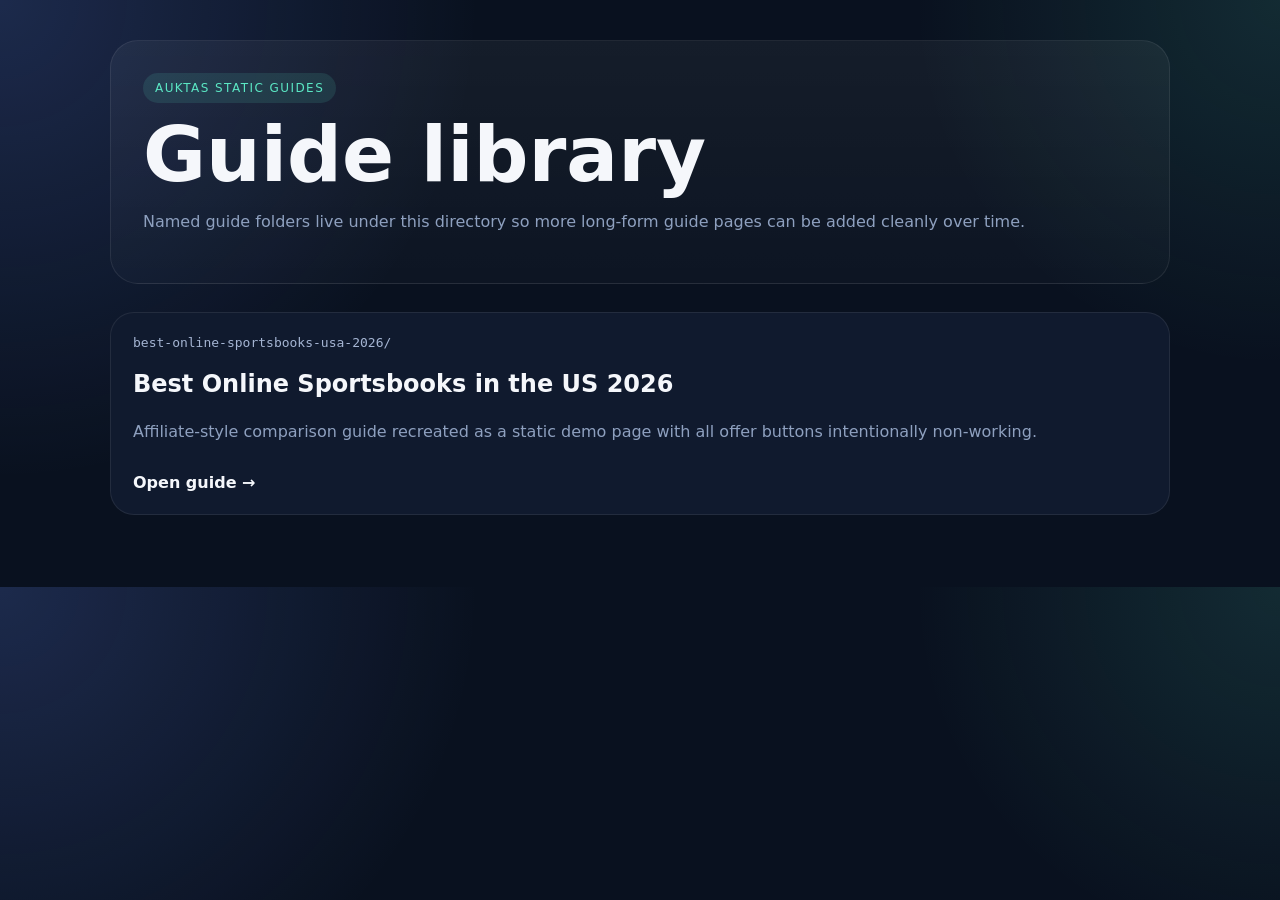
==== index.html @ 98aa3f27 "feat: add initial Auktas guide library" ====
<!doctype html>
<html lang="en">
  <head>
    <meta charset="UTF-8" />
    <meta name="viewport" content="width=device-width, initial-scale=1.0" />
    <title>Auktas Guide Library</title>
    <style>
      :root {
        color-scheme: dark;
        --bg: #09111f;
        --panel: #101a2e;
        --muted: #8ea0bf;
        --text: #f5f7fb;
        --line: rgba(255,255,255,.08);
        --accent: #5be7c4;
        --accent-2: #6a8dff;
      }
      * { box-sizing: border-box; }
      body {
        margin: 0;
        font-family: Inter, ui-sans-serif, system-ui, -apple-system, BlinkMacSystemFont, sans-serif;
        background:
          radial-gradient(circle at top left, rgba(106,141,255,.2), transparent 34%),
          radial-gradient(circle at top right, rgba(91,231,196,.12), transparent 26%),
          var(--bg);
        color: var(--text);
      }
      .wrap { max-width: 1100px; margin: 0 auto; padding: 40px 20px 72px; }
      .hero {
        border: 1px solid var(--line);
        background: linear-gradient(180deg, rgba(255,255,255,.05), rgba(255,255,255,.02));
        border-radius: 28px;
        padding: 32px;
        margin-bottom: 28px;
      }
      .eyebrow {
        display: inline-block;
        padding: 8px 12px;
        border-radius: 999px;
        background: rgba(91,231,196,.12);
        color: var(--accent);
        font-size: 12px;
        letter-spacing: .12em;
        text-transform: uppercase;
      }
      h1 { font-size: clamp(2.2rem, 6vw, 4.8rem); margin: 16px 0 10px; line-height: .95; }
      p { color: var(--muted); line-height: 1.7; }
      .grid { display: grid; grid-template-columns: repeat(auto-fit, minmax(280px, 1fr)); gap: 20px; }
      .card {
        border: 1px solid var(--line);
        border-radius: 24px;
        padding: 22px;
        background: var(--panel);
        text-decoration: none;
        color: inherit;
        transition: transform .18s ease, border-color .18s ease, box-shadow .18s ease;
      }
      .card:hover { transform: translateY(-3px); border-color: rgba(91,231,196,.34); box-shadow: 0 20px 60px rgba(0,0,0,.25); }
      .slug { font-family: ui-monospace, SFMono-Regular, Menlo, monospace; color: #a5b5d3; font-size: 13px; }
      .cta { display: inline-flex; margin-top: 12px; color: var(--text); font-weight: 600; }
    </style>
  </head>
  <body>
    <main class="wrap">
      <section class="hero">
        <span class="eyebrow">Auktas static guides</span>
        <h1>Guide library</h1>
        <p>Named guide folders live under this directory so more long-form guide pages can be added cleanly over time.</p>
      </section>
      <section class="grid">
        <a class="card" href="./best-online-sportsbooks-usa-2026/index.html">
          <div class="slug">best-online-sportsbooks-usa-2026/</div>
          <h2>Best Online Sportsbooks in the US 2026</h2>
          <p>Affiliate-style comparison guide recreated as a static demo page with all offer buttons intentionally non-working.</p>
          <span class="cta">Open guide →</span>
        </a>
      </section>
    </main>
  </body>
</html>
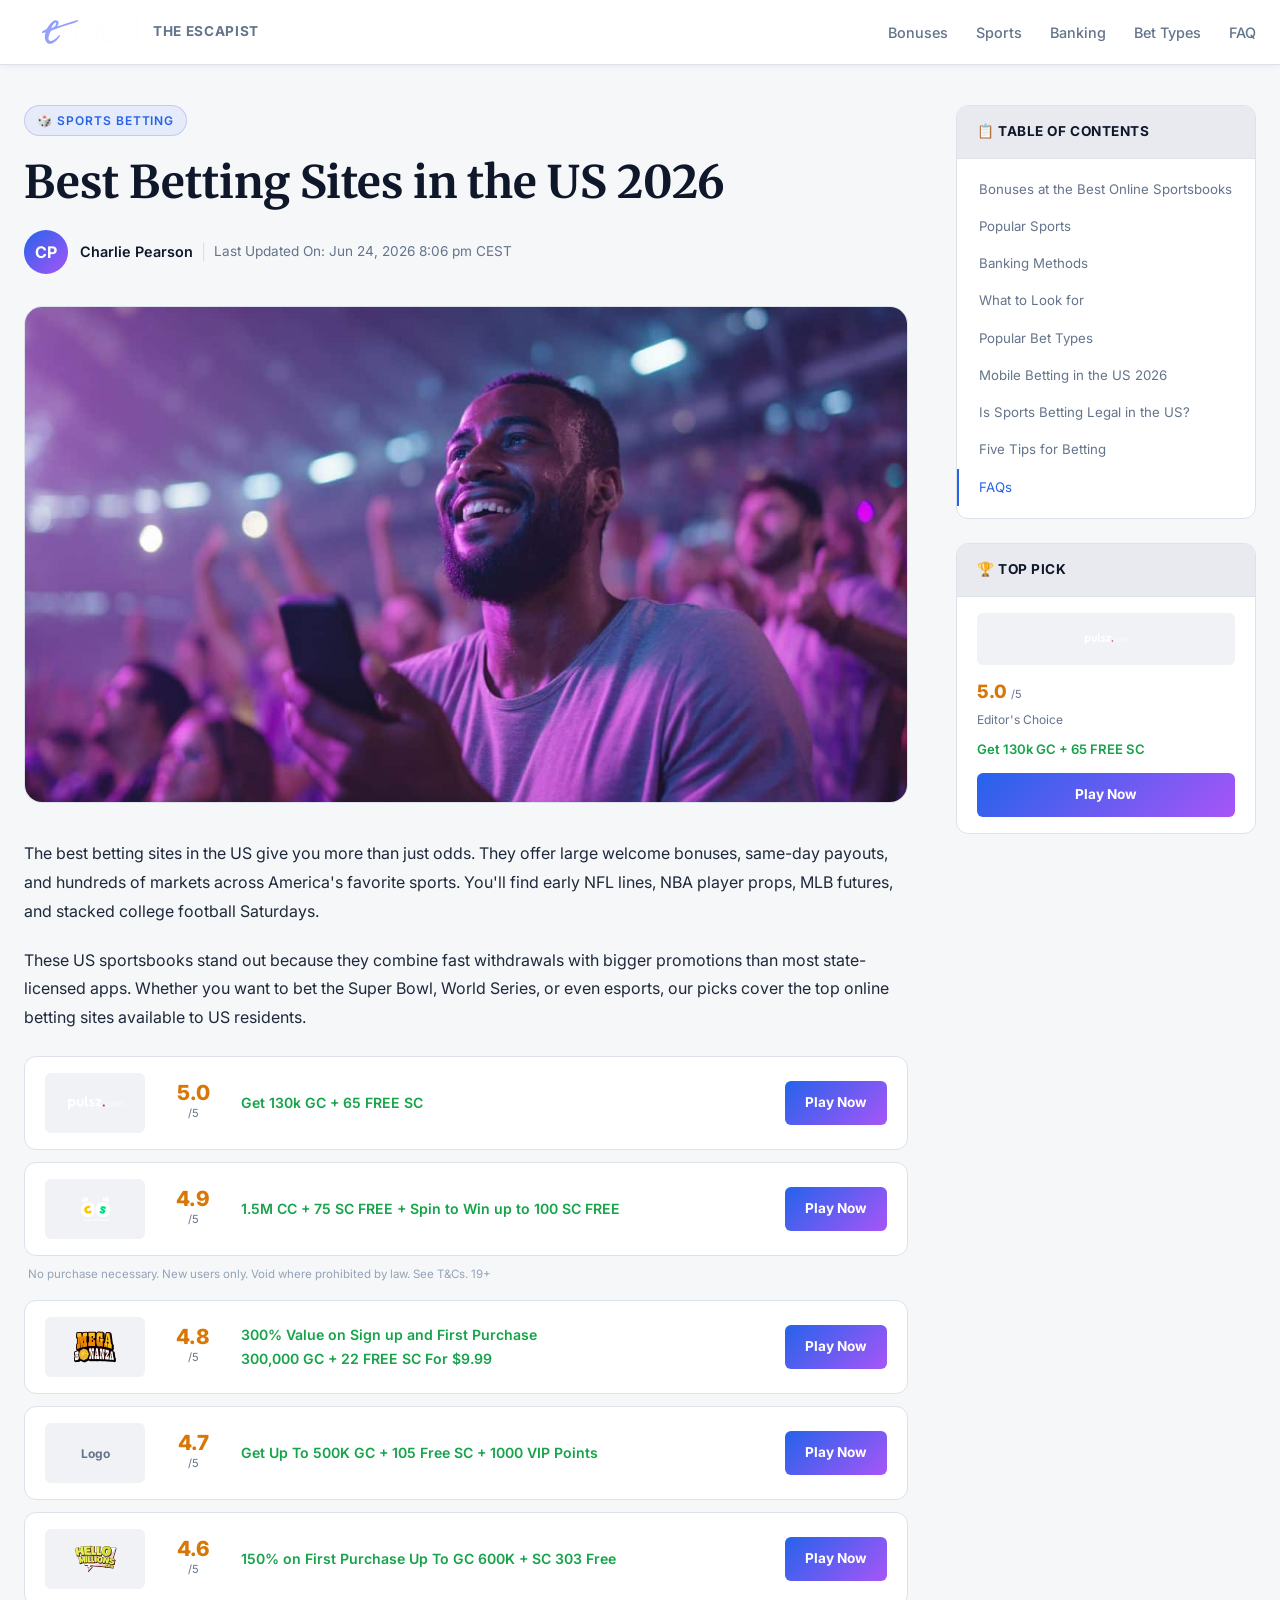
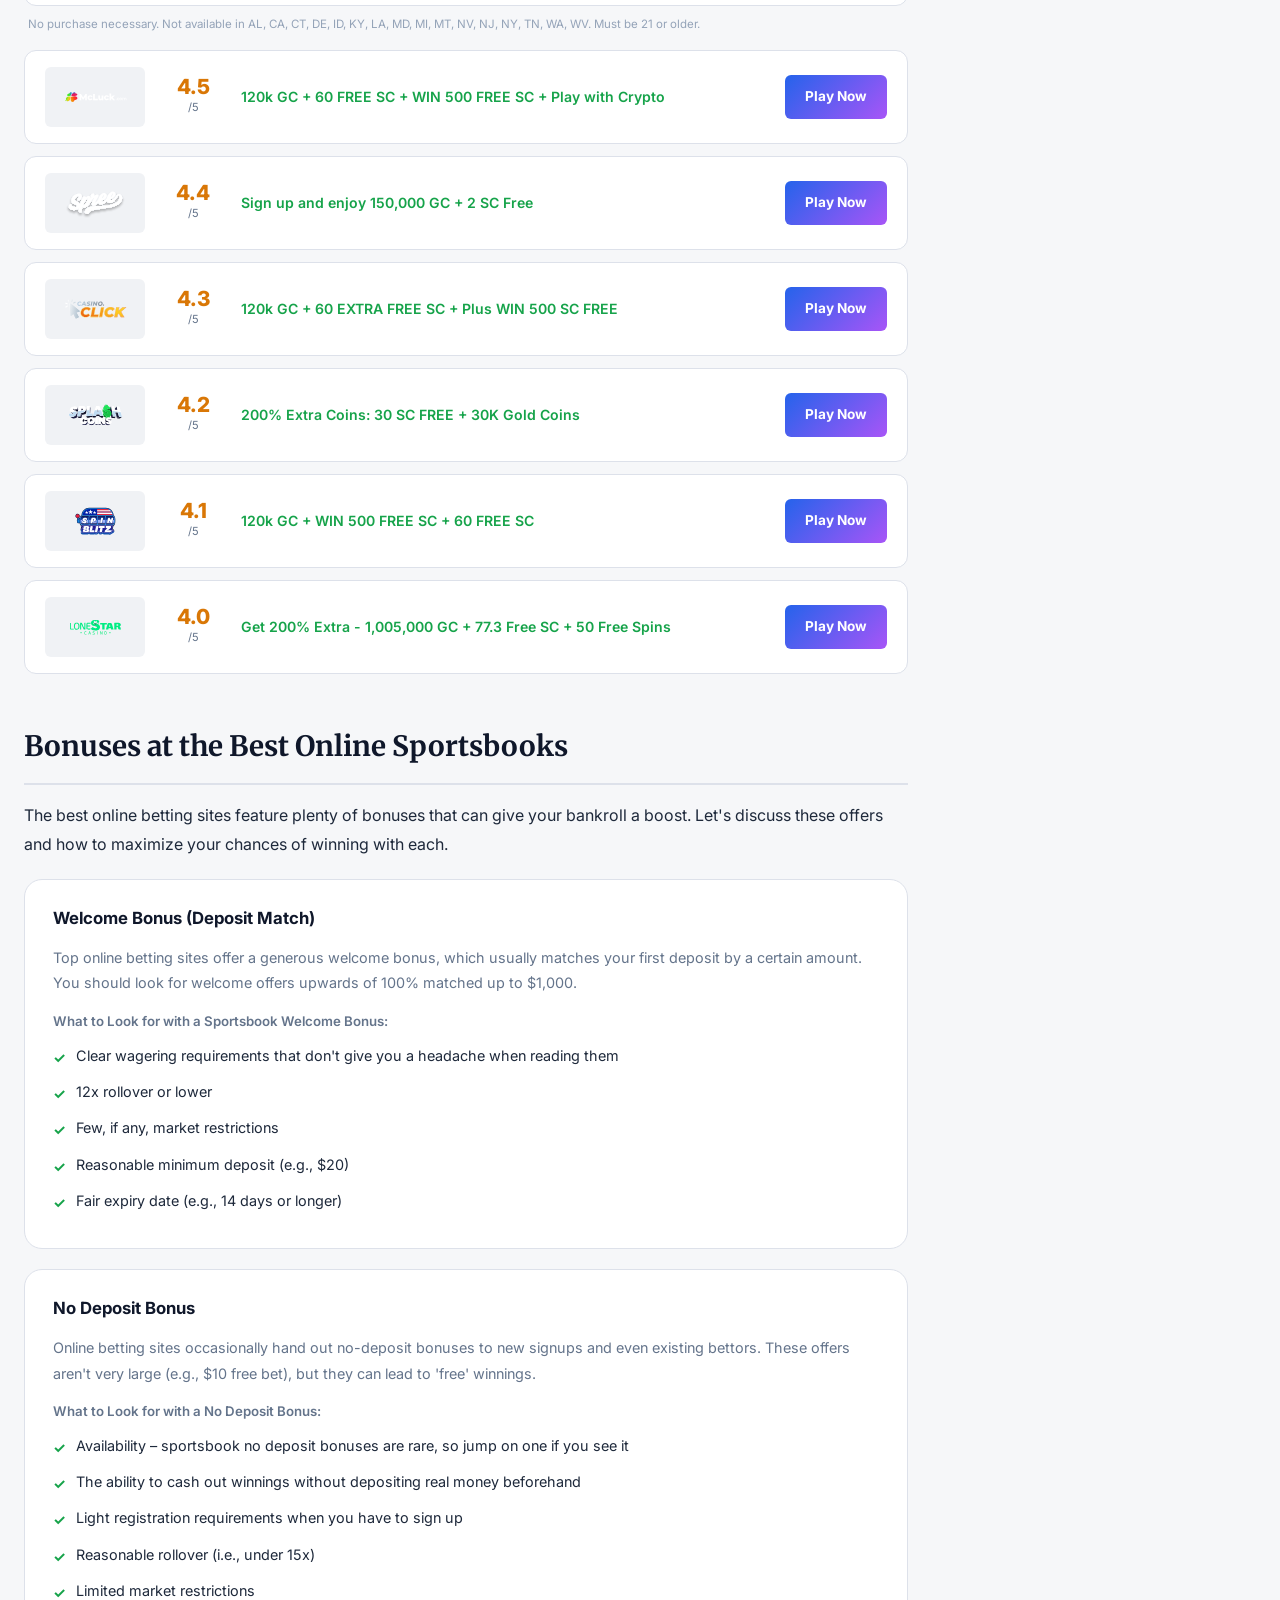
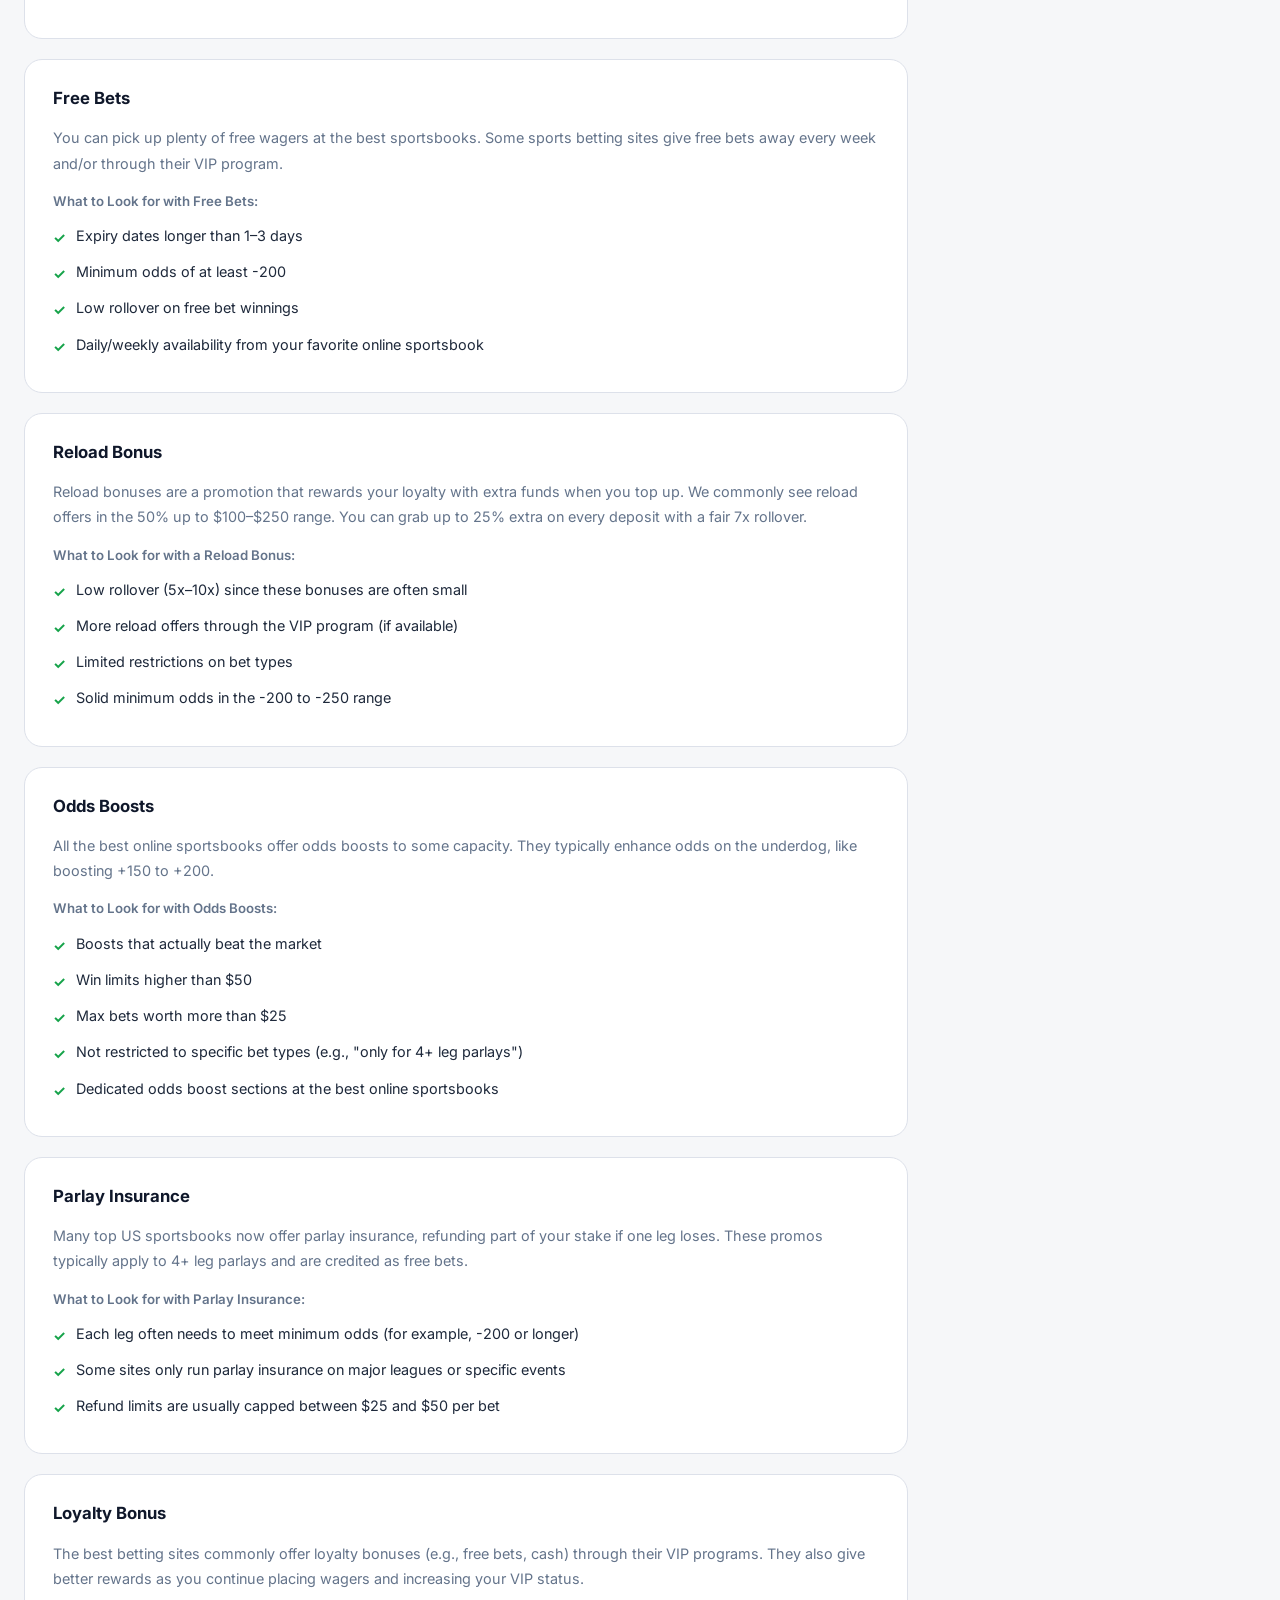
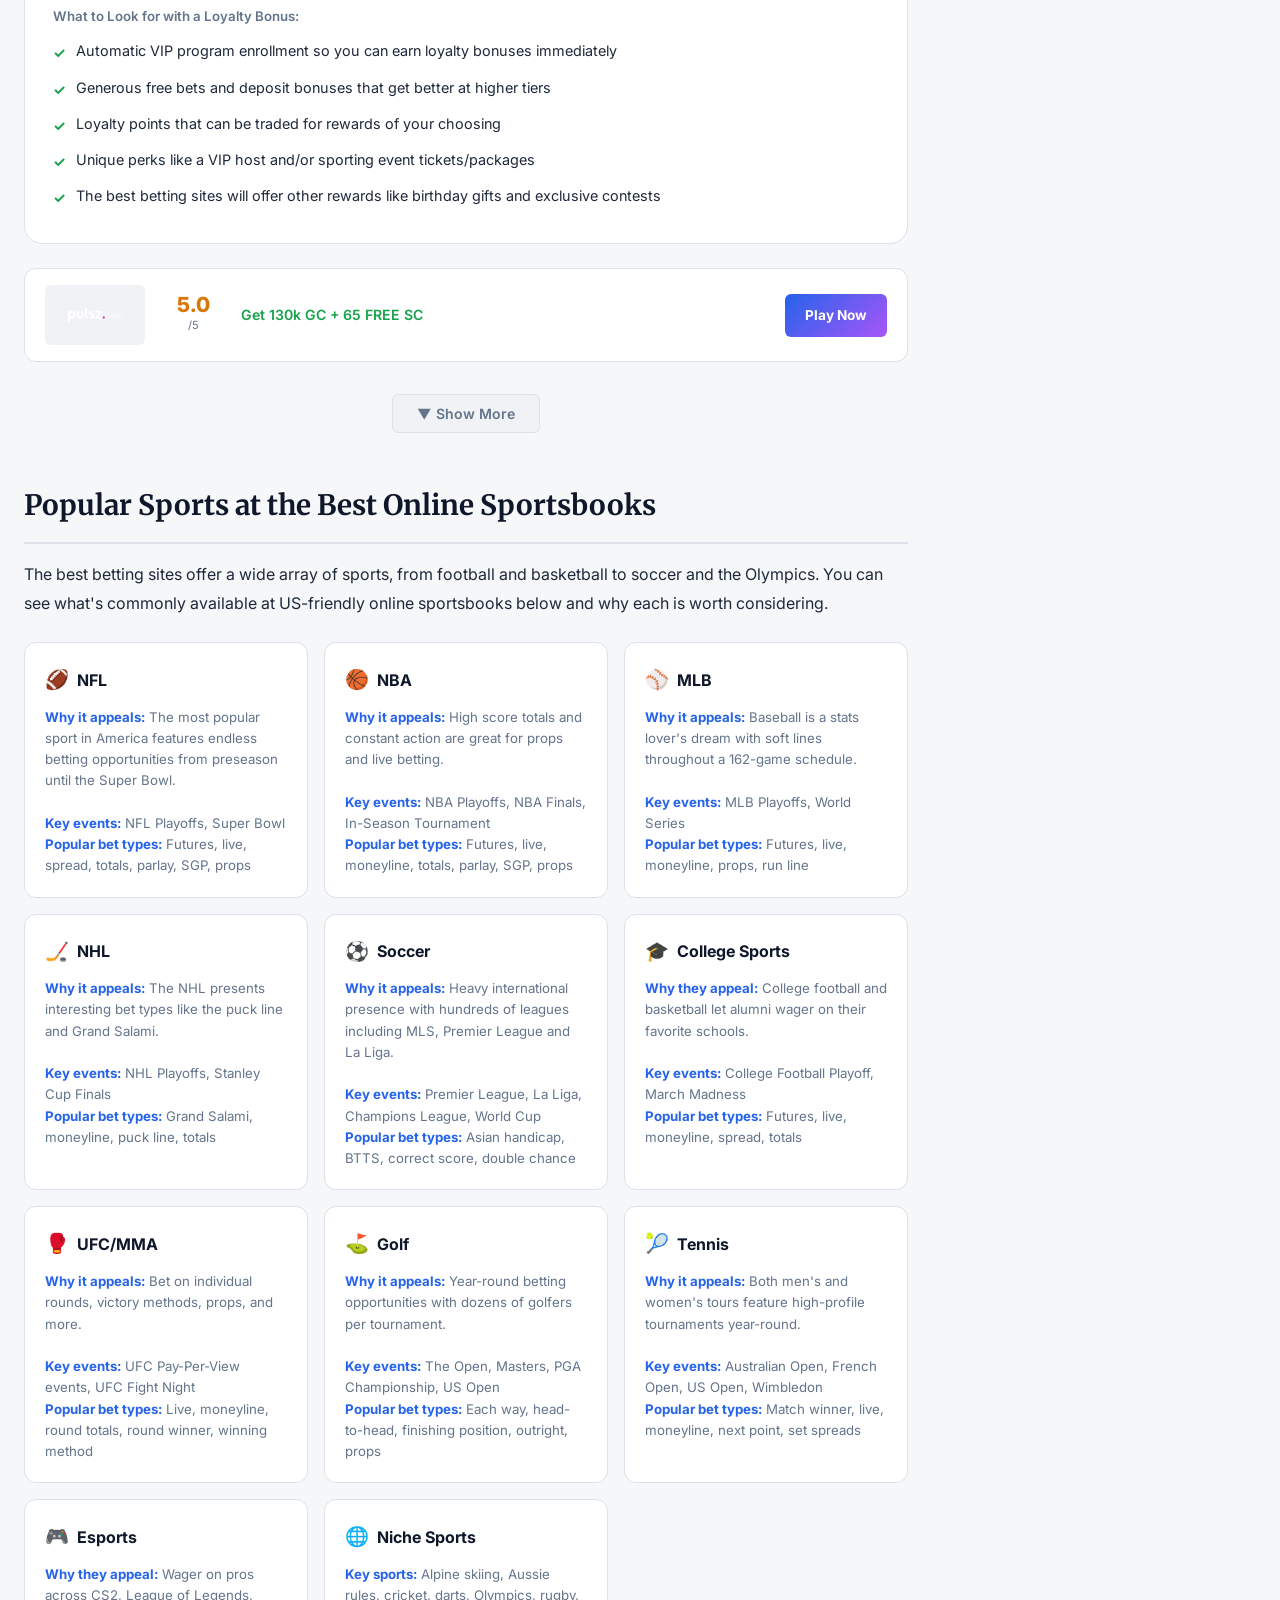
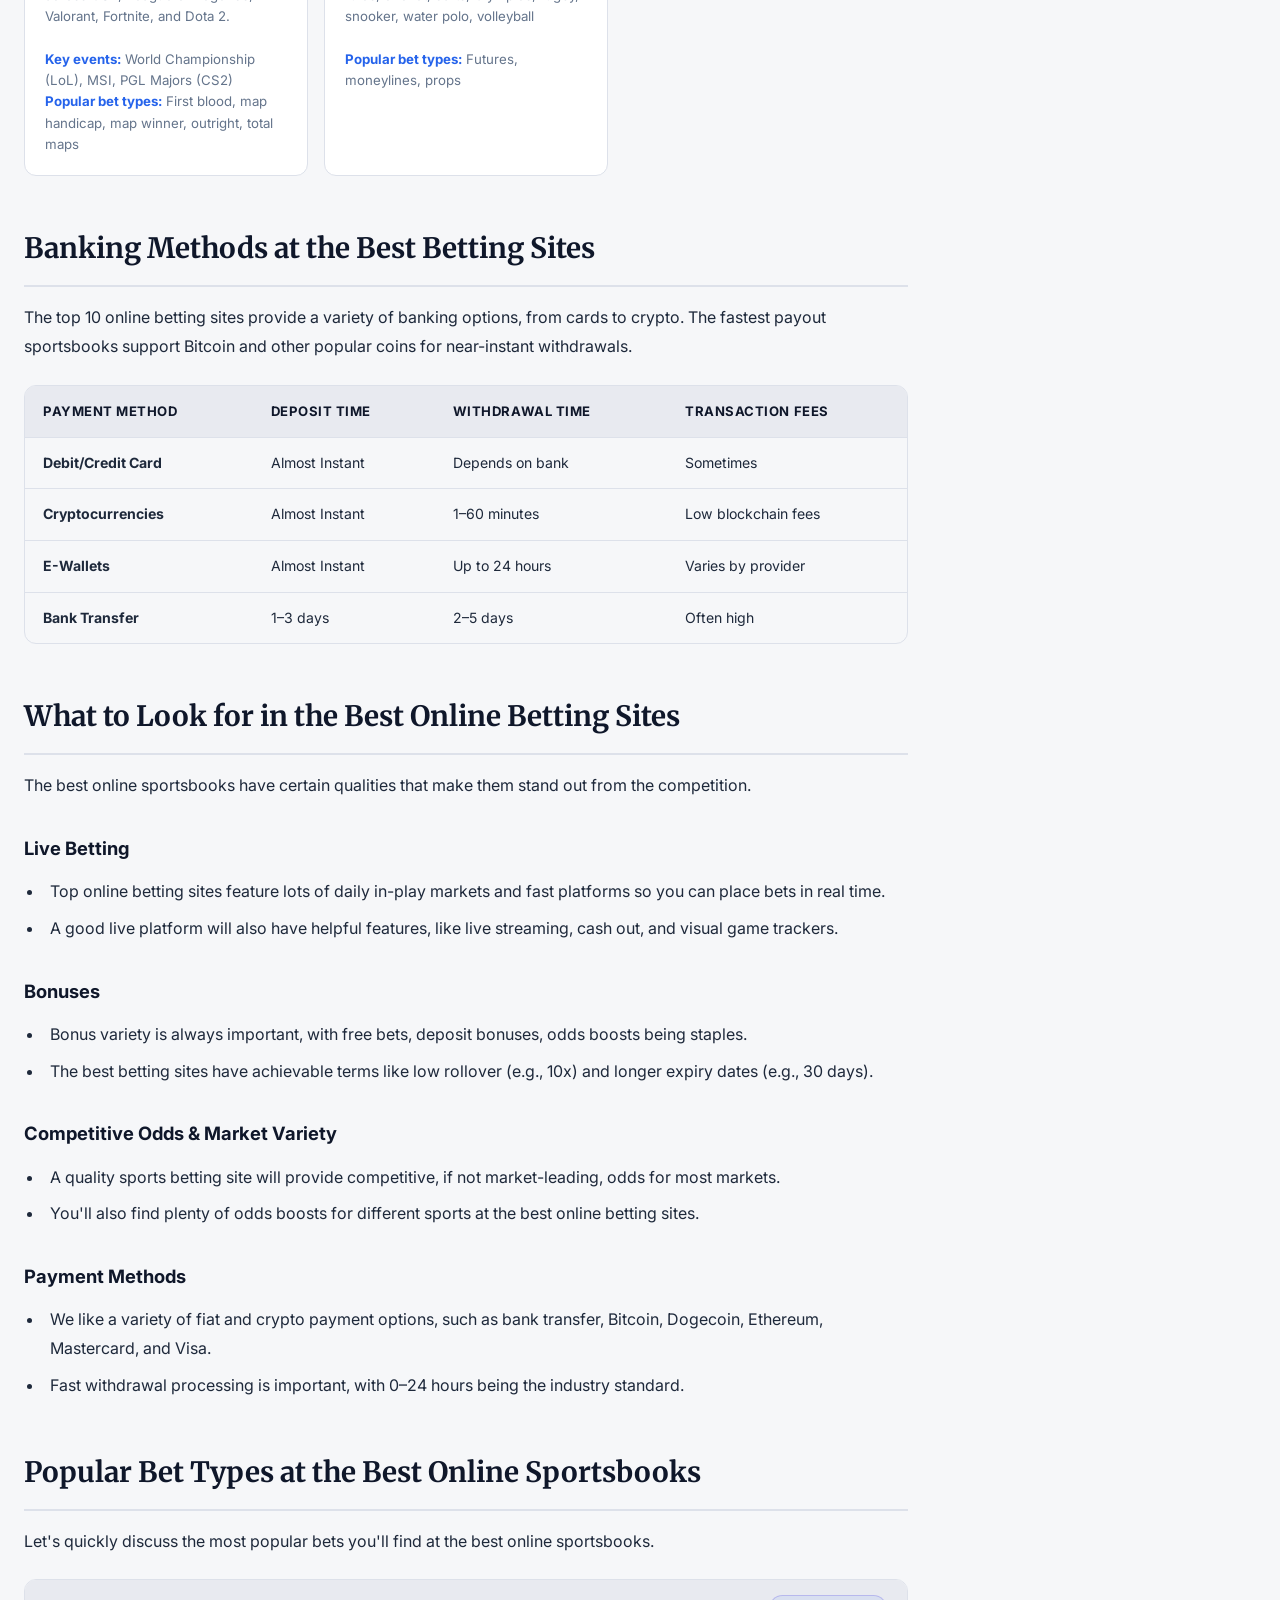
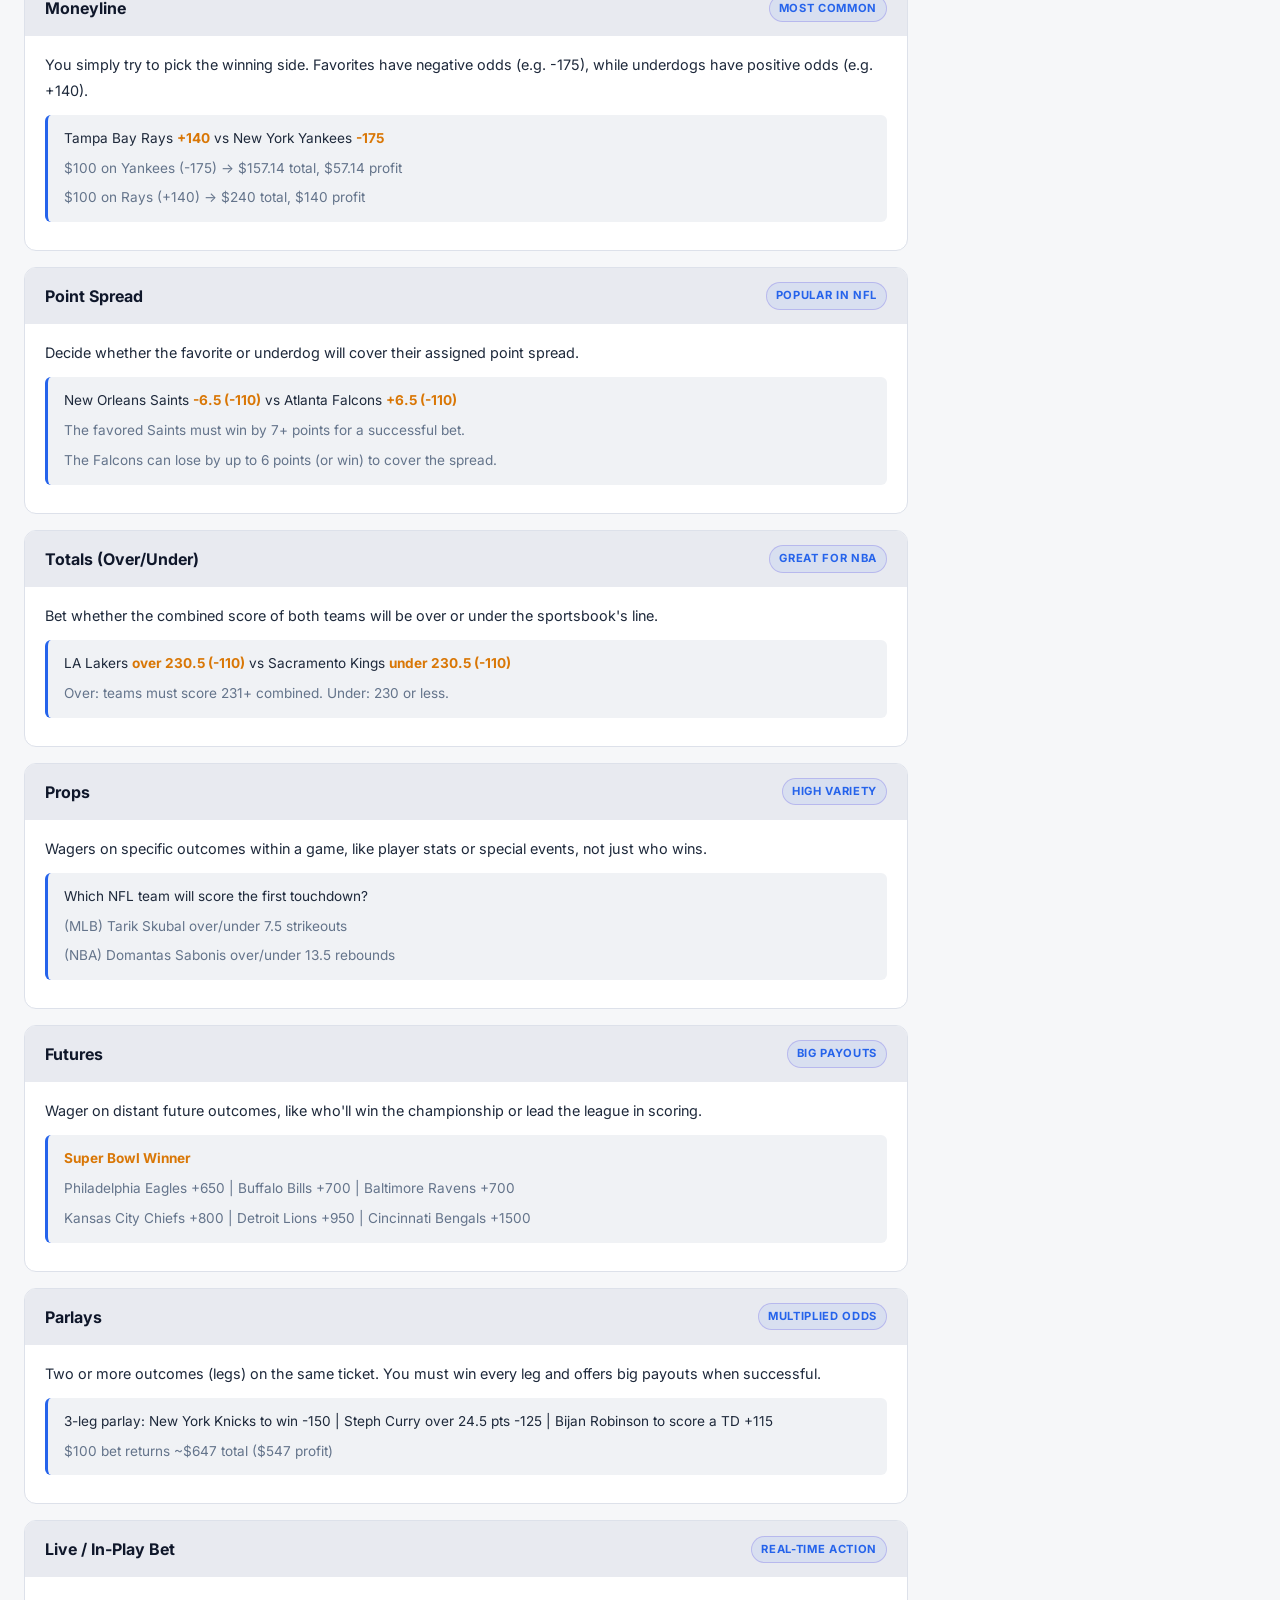
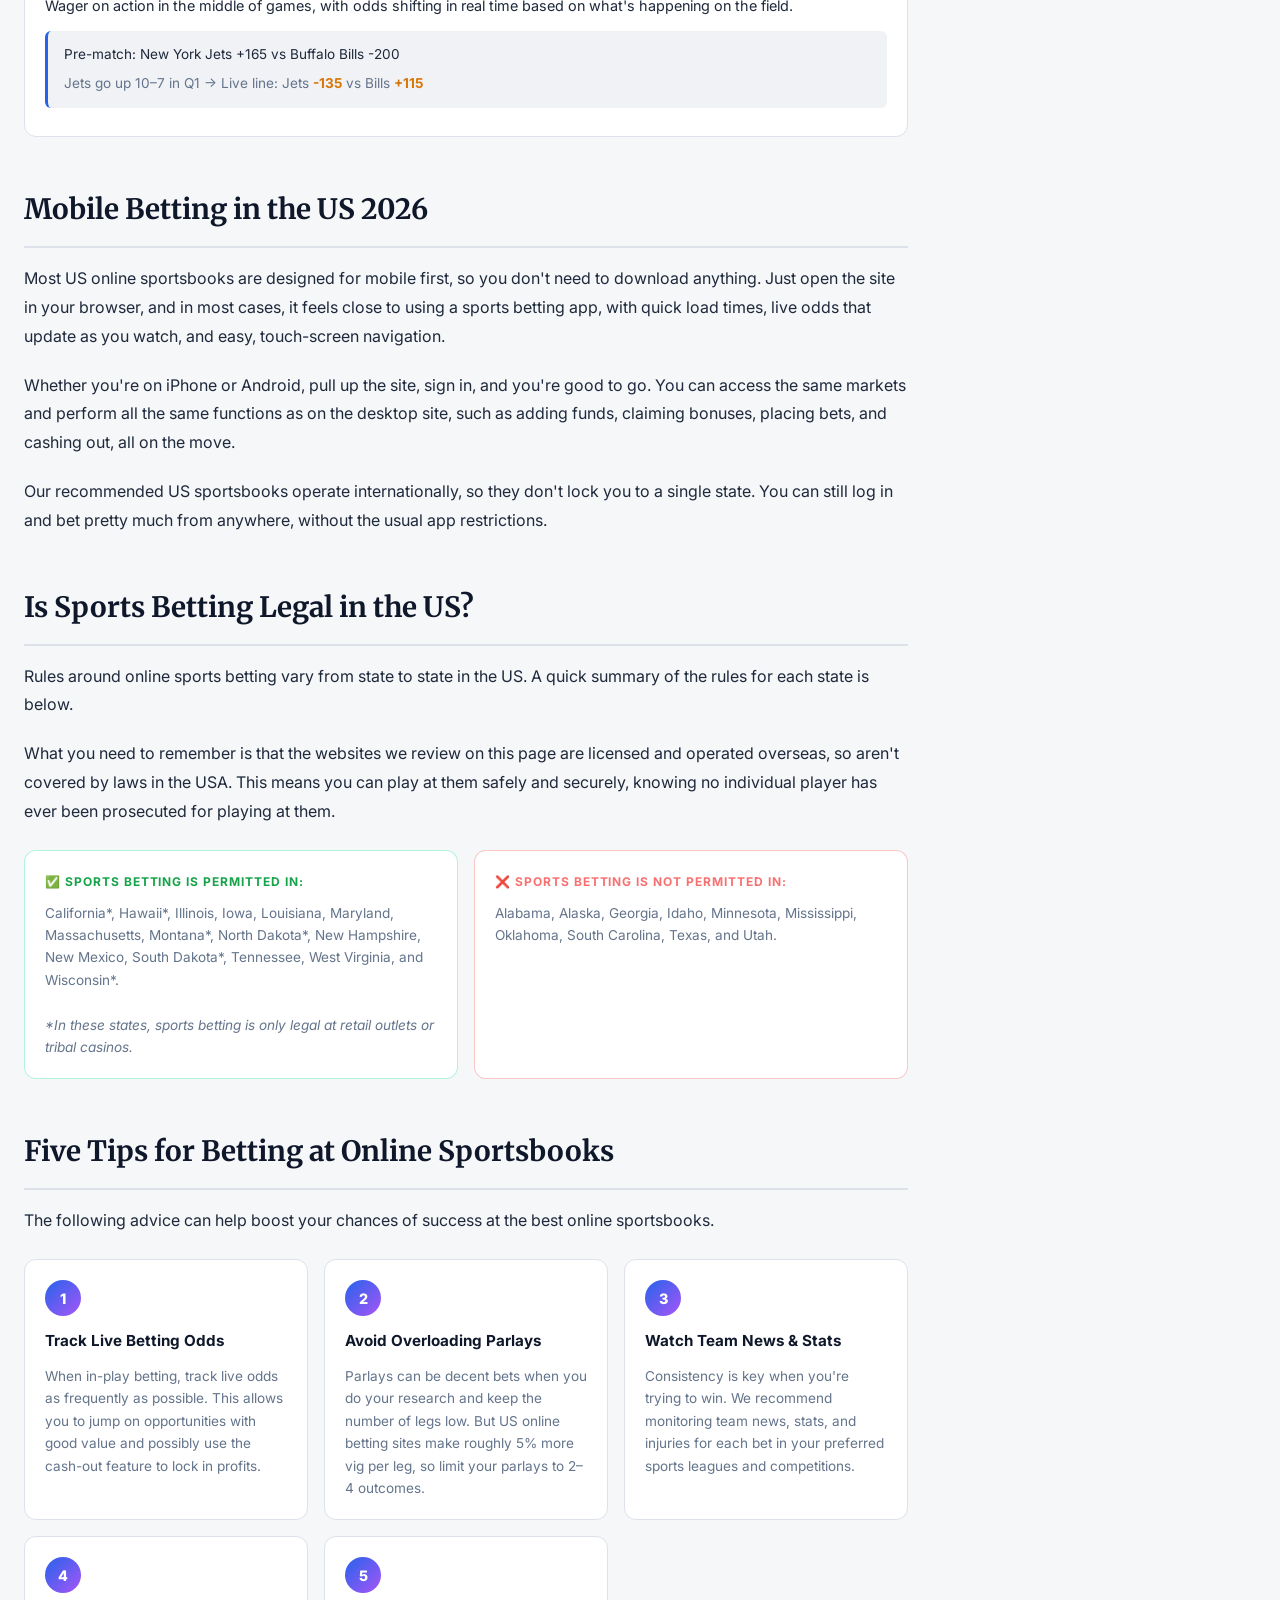
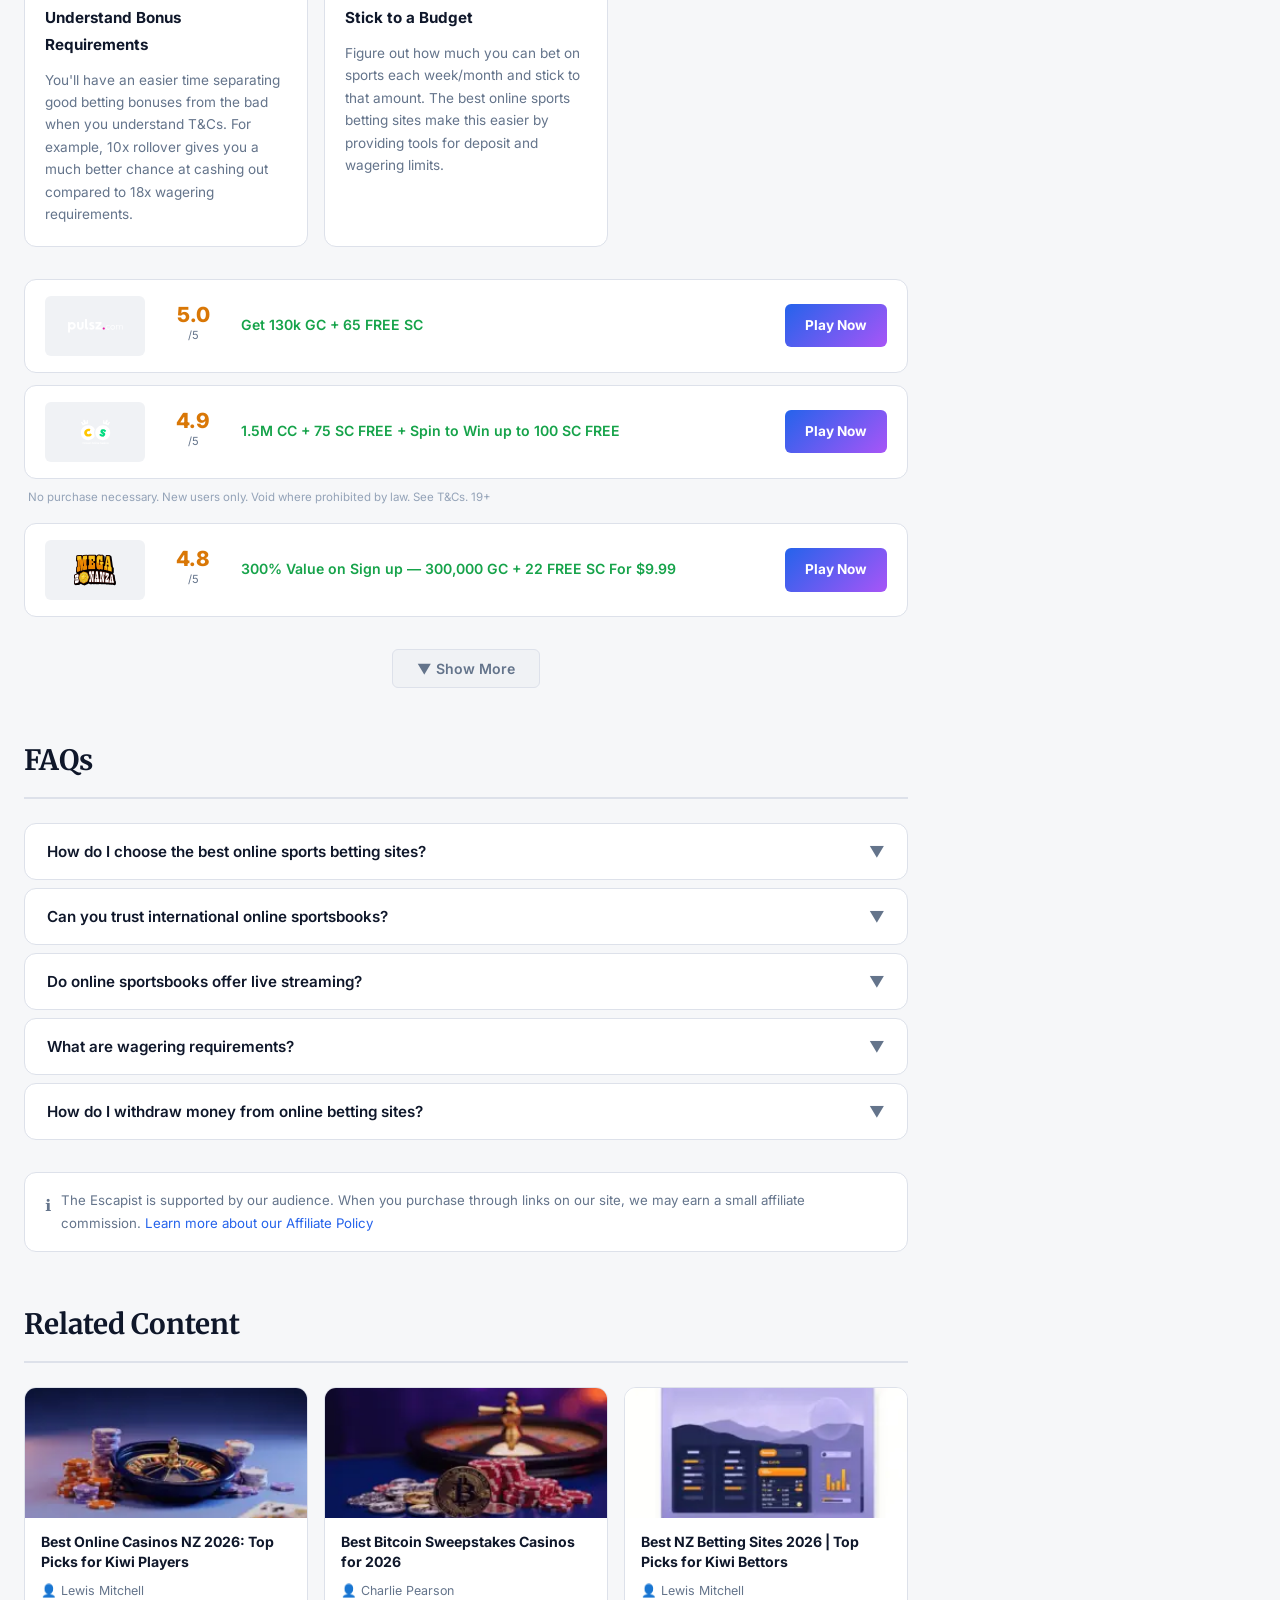
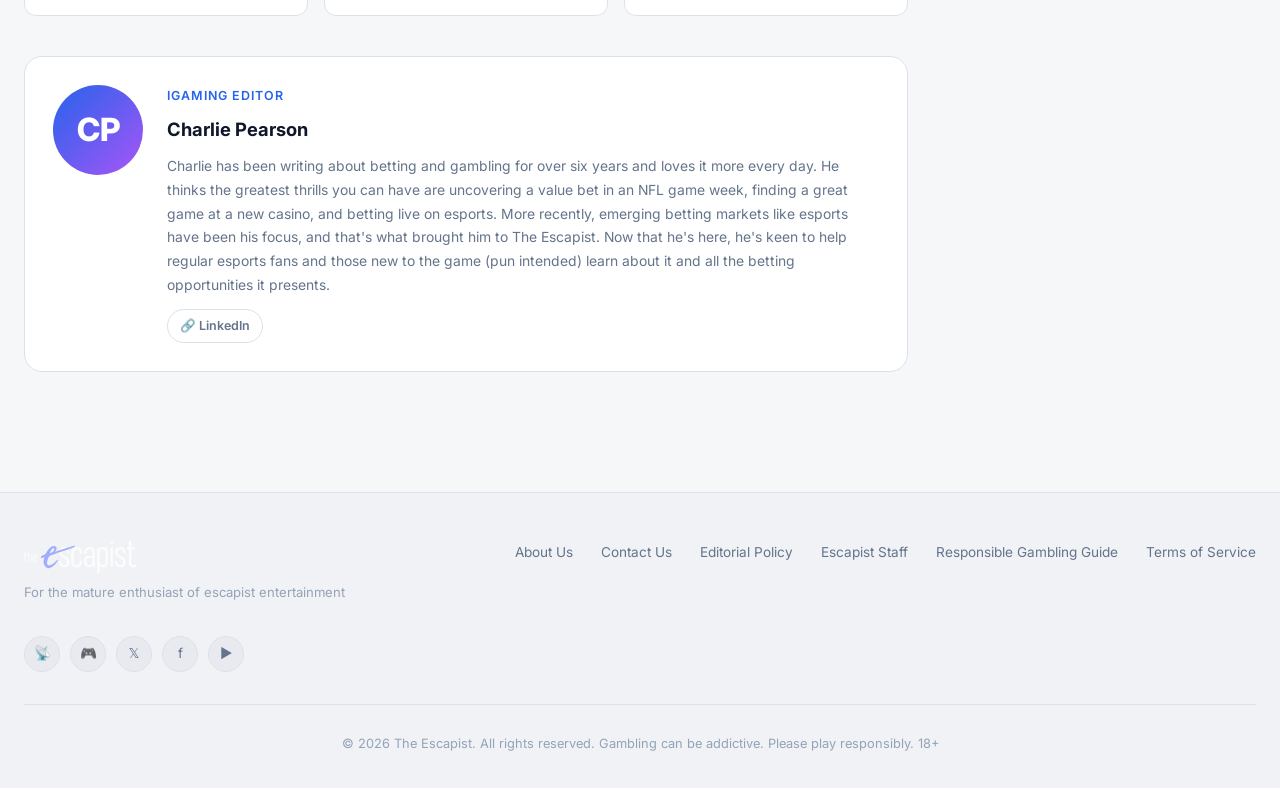
==== commit 33a48104: "updated content" ====
--- a/index.html
+++ b/index.html
@@ -1,80 +1,626 @@
-<!doctype html>
+<!DOCTYPE html>
 <html lang="en">
-  <head>
-    <meta charset="UTF-8" />
-    <meta name="viewport" content="width=device-width, initial-scale=1.0" />
-    <title>Auktas Guide Library</title>
-    <style>
-      :root {
-        color-scheme: dark;
-        --bg: #09111f;
-        --panel: #101a2e;
-        --muted: #8ea0bf;
-        --text: #f5f7fb;
-        --line: rgba(255,255,255,.08);
-        --accent: #5be7c4;
-        --accent-2: #6a8dff;
+<head>
+  <meta charset="UTF-8"/>
+  <meta name="viewport" content="width=device-width, initial-scale=1.0"/>
+  <title>Best Betting Sites in the US 2026 | The Escapist</title>
+  <meta name="description" content="The best betting sites in the US give you more than just odds — large welcome bonuses, same-day payouts, and hundreds of markets across America's favorite sports."/>
+  <link rel="shortcut icon" href="./assets/escapist-logo.svg"/>
+  <link rel="preconnect" href="https://fonts.googleapis.com"/>
+  <link rel="preconnect" href="https://fonts.gstatic.com" crossorigin/>
+  <link href="https://fonts.googleapis.com/css2?family=Inter:wght@300;400;500;600;700;800&family=Merriweather:ital,wght@0,400;0,700;1,400&display=swap" rel="stylesheet"/>
+  <link rel="stylesheet" href="./blog.css"/>
+</head>
+<body>
+
+  <header class="site-header" id="top">
+    <div class="header-inner">
+      <a href="#top" class="site-logo">
+        <img src="./assets/escapist-logo.svg" alt="Escapist Magazine Logo"/>
+        <span>The Escapist</span>
+      </a>
+      <nav aria-label="Primary navigation">
+        <ul class="header-nav">
+          <li><a href="#bonuses">Bonuses</a></li>
+          <li><a href="#sports">Sports</a></li>
+          <li><a href="#banking">Banking</a></li>
+          <li><a href="#bet-types">Bet Types</a></li>
+          <li><a href="#faq">FAQ</a></li>
+        </ul>
+      </nav>
+    </div>
+  </header>
+
+  <div class="page-wrapper">
+    <main id="main-content">
+
+      <header class="article-header">
+        <div class="article-category">🎲 Sports Betting</div>
+        <h1 class="article-title">Best Betting Sites in the US 2026</h1>
+        <div class="author-byline">
+          <div class="author-avatar-fallback">CP</div>
+          <div class="author-info">
+            <span class="author-name">Charlie Pearson</span>
+            <span class="byline-sep">|</span>
+            <span class="byline-date">Last Updated On: Jun 24, 2026 8:06 pm CEST</span>
+          </div>
+        </div>
+      </header>
+
+      <div class="hero-image-wrap">
+        <img src="./assets/betting-sites-us.jpg.jpg" alt="Best Betting Sites in the US 2026" loading="eager"/>
+      </div>
+
+      <div class="prose">
+        <p>The best betting sites in the US give you more than just odds. They offer large welcome bonuses, same-day payouts, and hundreds of markets across America's favorite sports. You'll find early NFL lines, NBA player props, MLB futures, and stacked college football Saturdays.</p>
+        <p>These US sportsbooks stand out because they combine fast withdrawals with bigger promotions than most state-licensed apps. Whether you want to bet the Super Bowl, World Series, or even esports, our picks cover the top online betting sites available to US residents.</p>
+      </div>
+
+      <!-- Operator cards -->
+      <div class="operator-list" id="top-picks">
+        <div class="operator-card">
+          <div class="operator-logo-wrap"><img src="./assets/pulsz-logo.svg" alt="Pulsz Logo"/></div>
+          <div class="operator-rating"><span class="rating-score">5.0</span><span class="rating-denom">/5</span></div>
+          <div class="operator-bonus">Get 130k GC + 65 FREE SC</div>
+          <a href="#" class="btn-play" id="play-pulsz-1">Play Now</a>
+        </div>
+        <div class="operator-card">
+          <div class="operator-logo-wrap"><img src="./assets/crown-coins-casino_125x60_Standard_Logo_Betting_Casino_DarkBG.svg" alt="Crown Coins Logo"/></div>
+          <div class="operator-rating"><span class="rating-score">4.9</span><span class="rating-denom">/5</span></div>
+          <div class="operator-bonus">1.5M CC + 75 SC FREE + Spin to Win up to 100 SC FREE</div>
+          <a href="#" class="btn-play" id="play-crown-1">Play Now</a>
+        </div>
+        <p class="tnc-note">No purchase necessary. New users only. Void where prohibited by law. See T&amp;Cs. 19+</p>
+        <div class="operator-card">
+          <div class="operator-logo-wrap"><img src="./assets/MegaBonanza_3_2.svg" alt="MegaBonanza Logo"/></div>
+          <div class="operator-rating"><span class="rating-score">4.8</span><span class="rating-denom">/5</span></div>
+          <div class="operator-bonus">300% Value on Sign up and First Purchase<br/>300,000 GC + 22 FREE SC For $9.99</div>
+          <a href="#" class="btn-play" id="play-mega-1">Play Now</a>
+        </div>
+        <div class="operator-card">
+          <div class="operator-logo-wrap"><div class="operator-logo-placeholder">Logo</div></div>
+          <div class="operator-rating"><span class="rating-score">4.7</span><span class="rating-denom">/5</span></div>
+          <div class="operator-bonus">Get Up To 500K GC + 105 Free SC + 1000 VIP Points</div>
+          <a href="#" class="btn-play" id="play-op4-1">Play Now</a>
+        </div>
+        <div class="operator-card">
+          <div class="operator-logo-wrap"><img src="./assets/hello-millions.svg" alt="Hello Millions Logo"/></div>
+          <div class="operator-rating"><span class="rating-score">4.6</span><span class="rating-denom">/5</span></div>
+          <div class="operator-bonus">150% on First Purchase Up To GC 600K + SC 303 Free</div>
+          <a href="#" class="btn-play" id="play-hello-1">Play Now</a>
+        </div>
+        <p class="tnc-note">No purchase necessary. Not available in AL, CA, CT, DE, ID, KY, LA, MD, MI, MT, NV, NJ, NY, TN, WA, WV. Must be 21 or older.</p>
+        <div class="operator-card">
+          <div class="operator-logo-wrap"><img src="./assets/mc-luck.svg" alt="MC Luck Logo"/></div>
+          <div class="operator-rating"><span class="rating-score">4.5</span><span class="rating-denom">/5</span></div>
+          <div class="operator-bonus">120k GC + 60 FREE SC + WIN 500 FREE SC + Play with Crypto</div>
+          <a href="#" class="btn-play" id="play-mc-1">Play Now</a>
+        </div>
+        <div class="operator-card">
+          <div class="operator-logo-wrap"><img src="./assets/spreeNEW-DARK.svg" alt="Spree Logo"/></div>
+          <div class="operator-rating"><span class="rating-score">4.4</span><span class="rating-denom">/5</span></div>
+          <div class="operator-bonus">Sign up and enjoy 150,000 GC + 2 SC Free</div>
+          <a href="#" class="btn-play" id="play-spree-1">Play Now</a>
+        </div>
+        <div class="operator-card">
+          <div class="operator-logo-wrap"><img src="./assets/casino-click.svg" alt="Casino Click Logo"/></div>
+          <div class="operator-rating"><span class="rating-score">4.3</span><span class="rating-denom">/5</span></div>
+          <div class="operator-bonus">120k GC + 60 EXTRA FREE SC + Plus WIN 500 SC FREE</div>
+          <a href="#" class="btn-play" id="play-cc-1">Play Now</a>
+        </div>
+        <div class="operator-card">
+          <div class="operator-logo-wrap"><img src="./assets/splash-coins-2.svg" alt="Splash Coins Logo"/></div>
+          <div class="operator-rating"><span class="rating-score">4.2</span><span class="rating-denom">/5</span></div>
+          <div class="operator-bonus">200% Extra Coins: 30 SC FREE + 30K Gold Coins</div>
+          <a href="#" class="btn-play" id="play-splash-1">Play Now</a>
+        </div>
+        <div class="operator-card">
+          <div class="operator-logo-wrap"><img src="./assets/spinblitz-usa_125x60_Standard_Logo_Betting_Casino_DarkBG.svg" alt="SpinBlitz Logo"/></div>
+          <div class="operator-rating"><span class="rating-score">4.1</span><span class="rating-denom">/5</span></div>
+          <div class="operator-bonus">120k GC + WIN 500 FREE SC + 60 FREE SC</div>
+          <a href="#" class="btn-play" id="play-spinblitz-1">Play Now</a>
+        </div>
+        <div class="operator-card">
+          <div class="operator-logo-wrap"><img src="./assets/lonestar-casinosubtitle_125x60_Standard_Logo_Betting_Casino_DarkBG.svg" alt="Lonestar Casino Logo"/></div>
+          <div class="operator-rating"><span class="rating-score">4.0</span><span class="rating-denom">/5</span></div>
+          <div class="operator-bonus">Get 200% Extra - 1,005,000 GC + 77.3 Free SC + 50 Free Spins</div>
+          <a href="#" class="btn-play" id="play-lonestar-1">Play Now</a>
+        </div>
+      </div>
+
+      <!-- Bonuses -->
+      <h2 id="bonuses">Bonuses at the Best Online Sportsbooks</h2>
+      <div class="prose"><p>The best online betting sites feature plenty of bonuses that can give your bankroll a boost. Let's discuss these offers and how to maximize your chances of winning with each.</p></div>
+
+      <div class="bonus-section">
+        <h3>Welcome Bonus (Deposit Match)</h3>
+        <p class="bonus-intro">Top online betting sites offer a generous welcome bonus, which usually matches your first deposit by a certain amount. You should look for welcome offers upwards of 100% matched up to $1,000.</p>
+        <strong class="bonus-label">What to Look for with a Sportsbook Welcome Bonus:</strong>
+        <ul class="bonus-checklist">
+          <li>Clear wagering requirements that don't give you a headache when reading them</li>
+          <li>12x rollover or lower</li>
+          <li>Few, if any, market restrictions</li>
+          <li>Reasonable minimum deposit (e.g., $20)</li>
+          <li>Fair expiry date (e.g., 14 days or longer)</li>
+        </ul>
+      </div>
+
+      <div class="bonus-section">
+        <h3>No Deposit Bonus</h3>
+        <p class="bonus-intro">Online betting sites occasionally hand out no-deposit bonuses to new signups and even existing bettors. These offers aren't very large (e.g., $10 free bet), but they can lead to 'free' winnings.</p>
+        <strong class="bonus-label">What to Look for with a No Deposit Bonus:</strong>
+        <ul class="bonus-checklist">
+          <li>Availability – sportsbook no deposit bonuses are rare, so jump on one if you see it</li>
+          <li>The ability to cash out winnings without depositing real money beforehand</li>
+          <li>Light registration requirements when you have to sign up</li>
+          <li>Reasonable rollover (i.e., under 15x)</li>
+          <li>Limited market restrictions</li>
+        </ul>
+      </div>
+
+      <div class="bonus-section">
+        <h3>Free Bets</h3>
+        <p class="bonus-intro">You can pick up plenty of free wagers at the best sportsbooks. Some sports betting sites give free bets away every week and/or through their VIP program.</p>
+        <strong class="bonus-label">What to Look for with Free Bets:</strong>
+        <ul class="bonus-checklist">
+          <li>Expiry dates longer than 1–3 days</li>
+          <li>Minimum odds of at least -200</li>
+          <li>Low rollover on free bet winnings</li>
+          <li>Daily/weekly availability from your favorite online sportsbook</li>
+        </ul>
+      </div>
+
+      <div class="bonus-section">
+        <h3>Reload Bonus</h3>
+        <p class="bonus-intro">Reload bonuses are a promotion that rewards your loyalty with extra funds when you top up. We commonly see reload offers in the 50% up to $100–$250 range. You can grab up to 25% extra on every deposit with a fair 7x rollover.</p>
+        <strong class="bonus-label">What to Look for with a Reload Bonus:</strong>
+        <ul class="bonus-checklist">
+          <li>Low rollover (5x–10x) since these bonuses are often small</li>
+          <li>More reload offers through the VIP program (if available)</li>
+          <li>Limited restrictions on bet types</li>
+          <li>Solid minimum odds in the -200 to -250 range</li>
+        </ul>
+      </div>
+
+      <div class="bonus-section">
+        <h3>Odds Boosts</h3>
+        <p class="bonus-intro">All the best online sportsbooks offer odds boosts to some capacity. They typically enhance odds on the underdog, like boosting +150 to +200.</p>
+        <strong class="bonus-label">What to Look for with Odds Boosts:</strong>
+        <ul class="bonus-checklist">
+          <li>Boosts that actually beat the market</li>
+          <li>Win limits higher than $50</li>
+          <li>Max bets worth more than $25</li>
+          <li>Not restricted to specific bet types (e.g., "only for 4+ leg parlays")</li>
+          <li>Dedicated odds boost sections at the best online sportsbooks</li>
+        </ul>
+      </div>
+
+      <div class="bonus-section">
+        <h3>Parlay Insurance</h3>
+        <p class="bonus-intro">Many top US sportsbooks now offer parlay insurance, refunding part of your stake if one leg loses. These promos typically apply to 4+ leg parlays and are credited as free bets.</p>
+        <strong class="bonus-label">What to Look for with Parlay Insurance:</strong>
+        <ul class="bonus-checklist">
+          <li>Each leg often needs to meet minimum odds (for example, -200 or longer)</li>
+          <li>Some sites only run parlay insurance on major leagues or specific events</li>
+          <li>Refund limits are usually capped between $25 and $50 per bet</li>
+        </ul>
+      </div>
+
+      <div class="bonus-section">
+        <h3>Loyalty Bonus</h3>
+        <p class="bonus-intro">The best betting sites commonly offer loyalty bonuses (e.g., free bets, cash) through their VIP programs. They also give better rewards as you continue placing wagers and increasing your VIP status.</p>
+        <strong class="bonus-label">What to Look for with a Loyalty Bonus:</strong>
+        <ul class="bonus-checklist">
+          <li>Automatic VIP program enrollment so you can earn loyalty bonuses immediately</li>
+          <li>Generous free bets and deposit bonuses that get better at higher tiers</li>
+          <li>Loyalty points that can be traded for rewards of your choosing</li>
+          <li>Unique perks like a VIP host and/or sporting event tickets/packages</li>
+          <li>The best betting sites will offer other rewards like birthday gifts and exclusive contests</li>
+        </ul>
+      </div>
+
+      <div class="operator-list">
+        <div class="operator-card">
+          <div class="operator-logo-wrap"><img src="./assets/pulsz-logo.svg" alt="Pulsz Logo"/></div>
+          <div class="operator-rating"><span class="rating-score">5.0</span><span class="rating-denom">/5</span></div>
+          <div class="operator-bonus">Get 130k GC + 65 FREE SC</div>
+          <a href="#" class="btn-play" id="play-pulsz-2">Play Now</a>
+        </div>
+      </div>
+      <div class="show-more-wrap">
+        <button class="btn-show-more" id="show-more-btn">▼ Show More</button>
+      </div>
+
+      <!-- Sports -->
+      <h2 id="sports">Popular Sports at the Best Online Sportsbooks</h2>
+      <div class="prose"><p>The best betting sites offer a wide array of sports, from football and basketball to soccer and the Olympics. You can see what's commonly available at US-friendly online sportsbooks below and why each is worth considering.</p></div>
+
+      <div class="sports-grid">
+        <div class="sport-card">
+          <div class="sport-card-title"><span class="sport-icon">🏈</span> NFL</div>
+          <div class="sport-detail"><strong>Why it appeals:</strong> The most popular sport in America features endless betting opportunities from preseason until the Super Bowl.<br/><br/><strong>Key events:</strong> NFL Playoffs, Super Bowl<br/><strong>Popular bet types:</strong> Futures, live, spread, totals, parlay, SGP, props</div>
+        </div>
+        <div class="sport-card">
+          <div class="sport-card-title"><span class="sport-icon">🏀</span> NBA</div>
+          <div class="sport-detail"><strong>Why it appeals:</strong> High score totals and constant action are great for props and live betting.<br/><br/><strong>Key events:</strong> NBA Playoffs, NBA Finals, In-Season Tournament<br/><strong>Popular bet types:</strong> Futures, live, moneyline, totals, parlay, SGP, props</div>
+        </div>
+        <div class="sport-card">
+          <div class="sport-card-title"><span class="sport-icon">⚾</span> MLB</div>
+          <div class="sport-detail"><strong>Why it appeals:</strong> Baseball is a stats lover's dream with soft lines throughout a 162-game schedule.<br/><br/><strong>Key events:</strong> MLB Playoffs, World Series<br/><strong>Popular bet types:</strong> Futures, live, moneyline, props, run line</div>
+        </div>
+        <div class="sport-card">
+          <div class="sport-card-title"><span class="sport-icon">🏒</span> NHL</div>
+          <div class="sport-detail"><strong>Why it appeals:</strong> The NHL presents interesting bet types like the puck line and Grand Salami.<br/><br/><strong>Key events:</strong> NHL Playoffs, Stanley Cup Finals<br/><strong>Popular bet types:</strong> Grand Salami, moneyline, puck line, totals</div>
+        </div>
+        <div class="sport-card">
+          <div class="sport-card-title"><span class="sport-icon">⚽</span> Soccer</div>
+          <div class="sport-detail"><strong>Why it appeals:</strong> Heavy international presence with hundreds of leagues including MLS, Premier League and La Liga.<br/><br/><strong>Key events:</strong> Premier League, La Liga, Champions League, World Cup<br/><strong>Popular bet types:</strong> Asian handicap, BTTS, correct score, double chance</div>
+        </div>
+        <div class="sport-card">
+          <div class="sport-card-title"><span class="sport-icon">🎓</span> College Sports</div>
+          <div class="sport-detail"><strong>Why they appeal:</strong> College football and basketball let alumni wager on their favorite schools.<br/><br/><strong>Key events:</strong> College Football Playoff, March Madness<br/><strong>Popular bet types:</strong> Futures, live, moneyline, spread, totals</div>
+        </div>
+        <div class="sport-card">
+          <div class="sport-card-title"><span class="sport-icon">🥊</span> UFC/MMA</div>
+          <div class="sport-detail"><strong>Why it appeals:</strong> Bet on individual rounds, victory methods, props, and more.<br/><br/><strong>Key events:</strong> UFC Pay-Per-View events, UFC Fight Night<br/><strong>Popular bet types:</strong> Live, moneyline, round totals, round winner, winning method</div>
+        </div>
+        <div class="sport-card">
+          <div class="sport-card-title"><span class="sport-icon">⛳</span> Golf</div>
+          <div class="sport-detail"><strong>Why it appeals:</strong> Year-round betting opportunities with dozens of golfers per tournament.<br/><br/><strong>Key events:</strong> The Open, Masters, PGA Championship, US Open<br/><strong>Popular bet types:</strong> Each way, head-to-head, finishing position, outright, props</div>
+        </div>
+        <div class="sport-card">
+          <div class="sport-card-title"><span class="sport-icon">🎾</span> Tennis</div>
+          <div class="sport-detail"><strong>Why it appeals:</strong> Both men's and women's tours feature high-profile tournaments year-round.<br/><br/><strong>Key events:</strong> Australian Open, French Open, US Open, Wimbledon<br/><strong>Popular bet types:</strong> Match winner, live, moneyline, next point, set spreads</div>
+        </div>
+        <div class="sport-card">
+          <div class="sport-card-title"><span class="sport-icon">🎮</span> Esports</div>
+          <div class="sport-detail"><strong>Why they appeal:</strong> Wager on pros across CS2, League of Legends, Valorant, Fortnite, and Dota 2.<br/><br/><strong>Key events:</strong> World Championship (LoL), MSI, PGL Majors (CS2)<br/><strong>Popular bet types:</strong> First blood, map handicap, map winner, outright, total maps</div>
+        </div>
+        <div class="sport-card">
+          <div class="sport-card-title"><span class="sport-icon">🌐</span> Niche Sports</div>
+          <div class="sport-detail"><strong>Key sports:</strong> Alpine skiing, Aussie rules, cricket, darts, Olympics, rugby, snooker, water polo, volleyball<br/><br/><strong>Popular bet types:</strong> Futures, moneylines, props</div>
+        </div>
+      </div>
+
+      <!-- Banking -->
+      <h2 id="banking">Banking Methods at the Best Betting Sites</h2>
+      <div class="prose"><p>The top 10 online betting sites provide a variety of banking options, from cards to crypto. The fastest payout sportsbooks support Bitcoin and other popular coins for near-instant withdrawals.</p></div>
+
+      <div class="table-wrap">
+        <table>
+          <thead>
+            <tr><th>Payment Method</th><th>Deposit Time</th><th>Withdrawal Time</th><th>Transaction Fees</th></tr>
+          </thead>
+          <tbody>
+            <tr><td><strong>Debit/Credit Card</strong></td><td>Almost Instant</td><td>Depends on bank</td><td>Sometimes</td></tr>
+            <tr><td><strong>Cryptocurrencies</strong></td><td>Almost Instant</td><td>1–60 minutes</td><td>Low blockchain fees</td></tr>
+            <tr><td><strong>E-Wallets</strong></td><td>Almost Instant</td><td>Up to 24 hours</td><td>Varies by provider</td></tr>
+            <tr><td><strong>Bank Transfer</strong></td><td>1–3 days</td><td>2–5 days</td><td>Often high</td></tr>
+          </tbody>
+        </table>
+      </div>
+
+      <!-- What to Look For -->
+      <h2 id="criteria">What to Look for in the Best Online Betting Sites</h2>
+      <div class="prose">
+        <p>The best online sportsbooks have certain qualities that make them stand out from the competition.</p>
+        <h3>Live Betting</h3>
+        <ul>
+          <li>Top online betting sites feature lots of daily in-play markets and fast platforms so you can place bets in real time.</li>
+          <li>A good live platform will also have helpful features, like live streaming, cash out, and visual game trackers.</li>
+        </ul>
+        <h3>Bonuses</h3>
+        <ul>
+          <li>Bonus variety is always important, with free bets, deposit bonuses, odds boosts being staples.</li>
+          <li>The best betting sites have achievable terms like low rollover (e.g., 10x) and longer expiry dates (e.g., 30 days).</li>
+        </ul>
+        <h3>Competitive Odds &amp; Market Variety</h3>
+        <ul>
+          <li>A quality sports betting site will provide competitive, if not market-leading, odds for most markets.</li>
+          <li>You'll also find plenty of odds boosts for different sports at the best online betting sites.</li>
+        </ul>
+        <h3>Payment Methods</h3>
+        <ul>
+          <li>We like a variety of fiat and crypto payment options, such as bank transfer, Bitcoin, Dogecoin, Ethereum, Mastercard, and Visa.</li>
+          <li>Fast withdrawal processing is important, with 0–24 hours being the industry standard.</li>
+        </ul>
+      </div>
+
+      <!-- Bet Types -->
+      <h2 id="bet-types">Popular Bet Types at the Best Online Sportsbooks</h2>
+      <div class="prose"><p>Let's quickly discuss the most popular bets you'll find at the best online sportsbooks.</p></div>
+
+      <div class="bet-types">
+        <div class="bet-type-card">
+          <div class="bet-type-header"><h3>Moneyline</h3><span class="bet-badge">Most Common</span></div>
+          <div class="bet-type-body">
+            <p>You simply try to pick the winning side. Favorites have negative odds (e.g. -175), while underdogs have positive odds (e.g. +140).</p>
+            <div class="odds-example">
+              <p>Tampa Bay Rays <strong>+140</strong> vs New York Yankees <strong>-175</strong></p>
+              <p>$100 on Yankees (-175) → $157.14 total, $57.14 profit</p>
+              <p>$100 on Rays (+140) → $240 total, $140 profit</p>
+            </div>
+          </div>
+        </div>
+        <div class="bet-type-card">
+          <div class="bet-type-header"><h3>Point Spread</h3><span class="bet-badge">Popular in NFL</span></div>
+          <div class="bet-type-body">
+            <p>Decide whether the favorite or underdog will cover their assigned point spread.</p>
+            <div class="odds-example">
+              <p>New Orleans Saints <strong>-6.5 (-110)</strong> vs Atlanta Falcons <strong>+6.5 (-110)</strong></p>
+              <p>The favored Saints must win by 7+ points for a successful bet.</p>
+              <p>The Falcons can lose by up to 6 points (or win) to cover the spread.</p>
+            </div>
+          </div>
+        </div>
+        <div class="bet-type-card">
+          <div class="bet-type-header"><h3>Totals (Over/Under)</h3><span class="bet-badge">Great for NBA</span></div>
+          <div class="bet-type-body">
+            <p>Bet whether the combined score of both teams will be over or under the sportsbook's line.</p>
+            <div class="odds-example">
+              <p>LA Lakers <strong>over 230.5 (-110)</strong> vs Sacramento Kings <strong>under 230.5 (-110)</strong></p>
+              <p>Over: teams must score 231+ combined. Under: 230 or less.</p>
+            </div>
+          </div>
+        </div>
+        <div class="bet-type-card">
+          <div class="bet-type-header"><h3>Props</h3><span class="bet-badge">High Variety</span></div>
+          <div class="bet-type-body">
+            <p>Wagers on specific outcomes within a game, like player stats or special events, not just who wins.</p>
+            <div class="odds-example">
+              <p>Which NFL team will score the first touchdown?</p>
+              <p>(MLB) Tarik Skubal over/under 7.5 strikeouts</p>
+              <p>(NBA) Domantas Sabonis over/under 13.5 rebounds</p>
+            </div>
+          </div>
+        </div>
+        <div class="bet-type-card">
+          <div class="bet-type-header"><h3>Futures</h3><span class="bet-badge">Big Payouts</span></div>
+          <div class="bet-type-body">
+            <p>Wager on distant future outcomes, like who'll win the championship or lead the league in scoring.</p>
+            <div class="odds-example">
+              <p><strong>Super Bowl Winner</strong></p>
+              <p>Philadelphia Eagles +650 | Buffalo Bills +700 | Baltimore Ravens +700</p>
+              <p>Kansas City Chiefs +800 | Detroit Lions +950 | Cincinnati Bengals +1500</p>
+            </div>
+          </div>
+        </div>
+        <div class="bet-type-card">
+          <div class="bet-type-header"><h3>Parlays</h3><span class="bet-badge">Multiplied Odds</span></div>
+          <div class="bet-type-body">
+            <p>Two or more outcomes (legs) on the same ticket. You must win every leg and offers big payouts when successful.</p>
+            <div class="odds-example">
+              <p>3-leg parlay: New York Knicks to win -150 | Steph Curry over 24.5 pts -125 | Bijan Robinson to score a TD +115</p>
+              <p>$100 bet returns ~$647 total ($547 profit)</p>
+            </div>
+          </div>
+        </div>
+        <div class="bet-type-card">
+          <div class="bet-type-header"><h3>Live / In-Play Bet</h3><span class="bet-badge">Real-Time Action</span></div>
+          <div class="bet-type-body">
+            <p>Wager on action in the middle of games, with odds shifting in real time based on what's happening on the field.</p>
+            <div class="odds-example">
+              <p>Pre-match: New York Jets +165 vs Buffalo Bills -200</p>
+              <p>Jets go up 10–7 in Q1 → Live line: Jets <strong>-135</strong> vs Bills <strong>+115</strong></p>
+            </div>
+          </div>
+        </div>
+      </div>
+
+      <!-- Mobile -->
+      <h2 id="mobile">Mobile Betting in the US 2026</h2>
+      <div class="prose">
+        <p>Most US online sportsbooks are designed for mobile first, so you don't need to download anything. Just open the site in your browser, and in most cases, it feels close to using a sports betting app, with quick load times, live odds that update as you watch, and easy, touch-screen navigation.</p>
+        <p>Whether you're on iPhone or Android, pull up the site, sign in, and you're good to go. You can access the same markets and perform all the same functions as on the desktop site, such as adding funds, claiming bonuses, placing bets, and cashing out, all on the move.</p>
+        <p>Our recommended US sportsbooks operate internationally, so they don't lock you to a single state. You can still log in and bet pretty much from anywhere, without the usual app restrictions.</p>
+      </div>
+
+      <!-- Legal -->
+      <h2 id="legal">Is Sports Betting Legal in the US?</h2>
+      <div class="prose">
+        <p>Rules around online sports betting vary from state to state in the US. A quick summary of the rules for each state is below.</p>
+        <p>What you need to remember is that the websites we review on this page are licensed and operated overseas, so aren't covered by laws in the USA. This means you can play at them safely and securely, knowing no individual player has ever been prosecuted for playing at them.</p>
+      </div>
+      <div class="legal-grid">
+        <div class="legal-card permitted">
+          <div class="legal-label">✅ Sports Betting is Permitted in:</div>
+          <div class="legal-states">California*, Hawaii*, Illinois, Iowa, Louisiana, Maryland, Massachusetts, Montana*, North Dakota*, New Hampshire, New Mexico, South Dakota*, Tennessee, West Virginia, and Wisconsin*.<br/><br/><em>*In these states, sports betting is only legal at retail outlets or tribal casinos.</em></div>
+        </div>
+        <div class="legal-card not-permitted">
+          <div class="legal-label">❌ Sports Betting is Not Permitted in:</div>
+          <div class="legal-states">Alabama, Alaska, Georgia, Idaho, Minnesota, Mississippi, Oklahoma, South Carolina, Texas, and Utah.</div>
+        </div>
+      </div>
+
+      <!-- Tips -->
+      <h2 id="tips">Five Tips for Betting at Online Sportsbooks</h2>
+      <div class="prose"><p>The following advice can help boost your chances of success at the best online sportsbooks.</p></div>
+      <div class="tips-grid">
+        <div class="tip-card"><div class="tip-number">1</div><h3>Track Live Betting Odds</h3><p>When in-play betting, track live odds as frequently as possible. This allows you to jump on opportunities with good value and possibly use the cash-out feature to lock in profits.</p></div>
+        <div class="tip-card"><div class="tip-number">2</div><h3>Avoid Overloading Parlays</h3><p>Parlays can be decent bets when you do your research and keep the number of legs low. But US online betting sites make roughly 5% more vig per leg, so limit your parlays to 2–4 outcomes.</p></div>
+        <div class="tip-card"><div class="tip-number">3</div><h3>Watch Team News &amp; Stats</h3><p>Consistency is key when you're trying to win. We recommend monitoring team news, stats, and injuries for each bet in your preferred sports leagues and competitions.</p></div>
+        <div class="tip-card"><div class="tip-number">4</div><h3>Understand Bonus Requirements</h3><p>You'll have an easier time separating good betting bonuses from the bad when you understand T&amp;Cs. For example, 10x rollover gives you a much better chance at cashing out compared to 18x wagering requirements.</p></div>
+        <div class="tip-card"><div class="tip-number">5</div><h3>Stick to a Budget</h3><p>Figure out how much you can bet on sports each week/month and stick to that amount. The best online sports betting sites make this easier by providing tools for deposit and wagering limits.</p></div>
+      </div>
+
+      <!-- Final operator block -->
+      <div class="operator-list">
+        <div class="operator-card">
+          <div class="operator-logo-wrap"><img src="./assets/pulsz-logo.svg" alt="Pulsz Logo"/></div>
+          <div class="operator-rating"><span class="rating-score">5.0</span><span class="rating-denom">/5</span></div>
+          <div class="operator-bonus">Get 130k GC + 65 FREE SC</div>
+          <a href="#" class="btn-play" id="play-pulsz-3">Play Now</a>
+        </div>
+        <div class="operator-card">
+          <div class="operator-logo-wrap"><img src="./assets/crown-coins-casino_125x60_Standard_Logo_Betting_Casino_DarkBG.svg" alt="Crown Coins Logo"/></div>
+          <div class="operator-rating"><span class="rating-score">4.9</span><span class="rating-denom">/5</span></div>
+          <div class="operator-bonus">1.5M CC + 75 SC FREE + Spin to Win up to 100 SC FREE</div>
+          <a href="#" class="btn-play" id="play-crown-2">Play Now</a>
+        </div>
+        <p class="tnc-note">No purchase necessary. New users only. Void where prohibited by law. See T&amp;Cs. 19+</p>
+        <div class="operator-card">
+          <div class="operator-logo-wrap"><img src="./assets/MegaBonanza_3_2.svg" alt="MegaBonanza Logo"/></div>
+          <div class="operator-rating"><span class="rating-score">4.8</span><span class="rating-denom">/5</span></div>
+          <div class="operator-bonus">300% Value on Sign up — 300,000 GC + 22 FREE SC For $9.99</div>
+          <a href="#" class="btn-play" id="play-mega-2">Play Now</a>
+        </div>
+      </div>
+      <div class="show-more-wrap"><button class="btn-show-more" id="show-more-btn-2">▼ Show More</button></div>
+
+      <!-- FAQs -->
+      <h2 id="faq">FAQs</h2>
+      <div class="faq-list">
+        <div class="faq-item" id="faq-1">
+          <button class="faq-question" onclick="toggleFaq('faq-1')" aria-expanded="false">How do I choose the best online sports betting sites?<span class="faq-chevron">▼</span></button>
+          <div class="faq-answer">Key factors to consider when looking for the best betting sites online include payout speed, bonuses, and market variety. You should also make sure an online sportsbook has plenty of payment options.</div>
+        </div>
+        <div class="faq-item" id="faq-2">
+          <button class="faq-question" onclick="toggleFaq('faq-2')" aria-expanded="false">Can you trust international online sportsbooks?<span class="faq-chevron">▼</span></button>
+          <div class="faq-answer">Yes, you can trust all the online sports betting sites that we recommend. The best sports betting sites online also use high-level encryption to keep their websites and your data safe.</div>
+        </div>
+        <div class="faq-item" id="faq-3">
+          <button class="faq-question" onclick="toggleFaq('faq-3')" aria-expanded="false">Do online sportsbooks offer live streaming?<span class="faq-chevron">▼</span></button>
+          <div class="faq-answer">Some of the best betting websites provide live streaming for certain events. You'll usually find these live sports and esports streams via the bookmaker's in-play betting section.</div>
+        </div>
+        <div class="faq-item" id="faq-4">
+          <button class="faq-question" onclick="toggleFaq('faq-4')" aria-expanded="false">What are wagering requirements?<span class="faq-chevron">▼</span></button>
+          <div class="faq-answer">You must meet wagering requirements (a.k.a., rollover) before cashing out winnings from a sportsbook bonus. For example, 10x rollover would require you to bet the bonus 10 times over. Many of the best betting sites online have 5x–10x bonus rollover.</div>
+        </div>
+        <div class="faq-item" id="faq-5">
+          <button class="faq-question" onclick="toggleFaq('faq-5')" aria-expanded="false">How do I withdraw money from online betting sites?<span class="faq-chevron">▼</span></button>
+          <div class="faq-answer">The first step is to ensure you have enough to make a bookmaker's minimum withdrawal. Most sports betting online sites require between a $10 and $25 minimum cashout. Next, visit the cashier section, choose a payout method, and enter how much you're cashing out. Common methods include crypto and bank transfer.</div>
+        </div>
+      </div>
+
+      <!-- Affiliate -->
+      <div class="affiliate-note">
+        <span class="info-icon">ℹ️</span>
+        <div>The Escapist is supported by our audience. When you purchase through links on our site, we may earn a small affiliate commission. <a href="#">Learn more about our Affiliate Policy</a></div>
+      </div>
+
+      <!-- Related Content -->
+      <h2 id="related">Related Content</h2>
+      <div class="related-grid">
+        <a href="#" class="related-card" id="related-nz-casino">
+          <img src="./assets/best-online-casinos-new-zealand-2026-3-260x146.webp" alt="Best Online Casinos NZ" class="related-img" loading="lazy"/>
+          <div class="related-body">
+            <div class="related-title">Best Online Casinos NZ 2026: Top Picks for Kiwi Players</div>
+            <div class="related-author">👤 Lewis Mitchell</div>
+          </div>
+        </a>
+        <a href="#" class="related-card" id="related-bitcoin">
+          <img src="./assets/best-bitcoin-sweepstakes-casinos-2026-260x146.webp" alt="Best Bitcoin Sweepstakes Casinos" class="related-img" loading="lazy"/>
+          <div class="related-body">
+            <div class="related-title">Best Bitcoin Sweepstakes Casinos for 2026</div>
+            <div class="related-author">👤 Charlie Pearson</div>
+          </div>
+        </a>
+        <a href="#" class="related-card" id="related-nz-betting">
+          <img src="./assets/best-nz-betting-sites-2026-1-260x146.webp" alt="Best NZ Betting Sites 2026" class="related-img" loading="lazy"/>
+          <div class="related-body">
+            <div class="related-title">Best NZ Betting Sites 2026 | Top Picks for Kiwi Bettors</div>
+            <div class="related-author">👤 Lewis Mitchell</div>
+          </div>
+        </a>
+      </div>
+
+      <!-- Author Box -->
+      <div class="author-box">
+        <div class="author-box-avatar-fallback">CP</div>
+        <div>
+          <div class="author-box-role">iGaming Editor</div>
+          <div class="author-box-name">Charlie Pearson</div>
+          <div class="author-box-bio">Charlie has been writing about betting and gambling for over six years and loves it more every day. He thinks the greatest thrills you can have are uncovering a value bet in an NFL game week, finding a great game at a new casino, and betting live on esports. More recently, emerging betting markets like esports have been his focus, and that's what brought him to The Escapist. Now that he's here, he's keen to help regular esports fans and those new to the game (pun intended) learn about it and all the betting opportunities it presents.</div>
+          <div class="author-socials"><a href="#" class="social-btn" id="author-linkedin">🔗 LinkedIn</a></div>
+        </div>
+      </div>
+
+    </main>
+
+    <!-- Sidebar -->
+    <aside class="sidebar" aria-label="Table of contents">
+      <div class="toc-card">
+        <div class="toc-header">📋 Table of Contents</div>
+        <ul class="toc-list">
+          <li><a href="#bonuses">Bonuses at the Best Online Sportsbooks</a></li>
+          <li><a href="#sports">Popular Sports</a></li>
+          <li><a href="#banking">Banking Methods</a></li>
+          <li><a href="#criteria">What to Look for</a></li>
+          <li><a href="#bet-types">Popular Bet Types</a></li>
+          <li><a href="#mobile">Mobile Betting in the US 2026</a></li>
+          <li><a href="#legal">Is Sports Betting Legal in the US?</a></li>
+          <li><a href="#tips">Five Tips for Betting</a></li>
+          <li><a href="#faq">FAQs</a></li>
+        </ul>
+      </div>
+      <div class="toc-card sidebar-pick">
+        <div class="toc-header">🏆 Top Pick</div>
+        <div class="sidebar-pick-body">
+          <div class="sidebar-pick-logo">
+            <img src="./assets/pulsz-logo.svg" alt="Pulsz"/>
+          </div>
+          <div class="sidebar-pick-score">5.0 <span>/5</span></div>
+          <div class="sidebar-pick-label">Editor's Choice</div>
+          <div class="sidebar-pick-bonus">Get 130k GC + 65 FREE SC</div>
+          <a href="#" class="btn-play" id="sidebar-play" style="width:100%;text-align:center;">Play Now</a>
+        </div>
+      </div>
+    </aside>
+  </div>
+
+  <!-- Footer -->
+  <footer class="site-footer">
+    <div class="footer-inner">
+      <div class="footer-top">
+        <div>
+          <div class="footer-logo"><img src="./assets/escapist-logo.svg" alt="Escapist Magazine"/></div>
+          <div class="footer-tagline">For the mature enthusiast of escapist entertainment</div>
+        </div>
+        <div class="footer-links">
+          <a href="#">About Us</a>
+          <a href="#">Contact Us</a>
+          <a href="#">Editorial Policy</a>
+          <a href="#">Escapist Staff</a>
+          <a href="#">Responsible Gambling Guide</a>
+          <a href="#">Terms of Service</a>
+        </div>
+        <div class="footer-social">
+          <a href="#" aria-label="RSS" id="footer-rss">📡</a>
+          <a href="#" aria-label="Twitch" id="footer-twitch">🎮</a>
+          <a href="#" aria-label="Twitter" id="footer-twitter">𝕏</a>
+          <a href="#" aria-label="Facebook" id="footer-facebook">f</a>
+          <a href="#" aria-label="YouTube" id="footer-youtube">▶</a>
+        </div>
+      </div>
+      <div class="footer-bottom">&copy; 2026 The Escapist. All rights reserved. Gambling can be addictive. Please play responsibly. 18+</div>
+    </div>
+  </footer>
+
+  <script>
+    function toggleFaq(id) {
+      const item = document.getElementById(id);
+      const isOpen = item.classList.contains('open');
+      document.querySelectorAll('.faq-item').forEach(el => {
+        el.classList.remove('open');
+        el.querySelector('.faq-question').setAttribute('aria-expanded', 'false');
+      });
+      if (!isOpen) {
+        item.classList.add('open');
+        item.querySelector('.faq-question').setAttribute('aria-expanded', 'true');
       }
-      * { box-sizing: border-box; }
-      body {
-        margin: 0;
-        font-family: Inter, ui-sans-serif, system-ui, -apple-system, BlinkMacSystemFont, sans-serif;
-        background:
-          radial-gradient(circle at top left, rgba(106,141,255,.2), transparent 34%),
-          radial-gradient(circle at top right, rgba(91,231,196,.12), transparent 26%),
-          var(--bg);
-        color: var(--text);
-      }
-      .wrap { max-width: 1100px; margin: 0 auto; padding: 40px 20px 72px; }
-      .hero {
-        border: 1px solid var(--line);
-        background: linear-gradient(180deg, rgba(255,255,255,.05), rgba(255,255,255,.02));
-        border-radius: 28px;
-        padding: 32px;
-        margin-bottom: 28px;
-      }
-      .eyebrow {
-        display: inline-block;
-        padding: 8px 12px;
-        border-radius: 999px;
-        background: rgba(91,231,196,.12);
-        color: var(--accent);
-        font-size: 12px;
-        letter-spacing: .12em;
-        text-transform: uppercase;
-      }
-      h1 { font-size: clamp(2.2rem, 6vw, 4.8rem); margin: 16px 0 10px; line-height: .95; }
-      p { color: var(--muted); line-height: 1.7; }
-      .grid { display: grid; grid-template-columns: repeat(auto-fit, minmax(280px, 1fr)); gap: 20px; }
-      .card {
-        border: 1px solid var(--line);
-        border-radius: 24px;
-        padding: 22px;
-        background: var(--panel);
-        text-decoration: none;
-        color: inherit;
-        transition: transform .18s ease, border-color .18s ease, box-shadow .18s ease;
-      }
-      .card:hover { transform: translateY(-3px); border-color: rgba(91,231,196,.34); box-shadow: 0 20px 60px rgba(0,0,0,.25); }
-      .slug { font-family: ui-monospace, SFMono-Regular, Menlo, monospace; color: #a5b5d3; font-size: 13px; }
-      .cta { display: inline-flex; margin-top: 12px; color: var(--text); font-weight: 600; }
-    </style>
-  </head>
-  <body>
-    <main class="wrap">
-      <section class="hero">
-        <span class="eyebrow">Auktas static guides</span>
-        <h1>Guide library</h1>
-        <p>Named guide folders live under this directory so more long-form guide pages can be added cleanly over time.</p>
-      </section>
-      <section class="grid">
-        <a class="card" href="./best-online-sportsbooks-usa-2026/index.html">
-          <div class="slug">best-online-sportsbooks-usa-2026/</div>
-          <h2>Best Online Sportsbooks in the US 2026</h2>
-          <p>Affiliate-style comparison guide recreated as a static demo page with all offer buttons intentionally non-working.</p>
-          <span class="cta">Open guide →</span>
-        </a>
-      </section>
-    </main>
-  </body>
+    }
+    const sections = document.querySelectorAll('h2[id]');
+    const tocLinks = document.querySelectorAll('.toc-list a');
+    const observer = new IntersectionObserver((entries) => {
+      entries.forEach(entry => {
+        if (entry.isIntersecting) {
+          tocLinks.forEach(link => { link.style.color = ''; link.style.borderLeftColor = ''; });
+          const active = document.querySelector('.toc-list a[href="#' + entry.target.id + '"]');
+          if (active) { active.style.color = 'var(--color-accent)'; active.style.borderLeftColor = 'var(--color-accent)'; }
+        }
+      });
+    }, { rootMargin: '-20% 0% -60% 0%', threshold: 0 });
+    sections.forEach(s => observer.observe(s));
+  </script>
+</body>
 </html>
--- a/blog.css
+++ b/blog.css
@@ -0,0 +1,217 @@
+/* =============================================
+   CSS RESET & TOKENS
+============================================= */
+*, *::before, *::after { box-sizing: border-box; margin: 0; padding: 0; }
+
+:root {
+  /* Light WordPress-style palette */
+  --color-bg: #f6f7f9;
+  --color-surface: #ffffff;
+  --color-surface-2: #f0f2f5;
+  --color-surface-3: #e8eaf0;
+  --color-border: #dde1ea;
+  --color-accent: #2563eb;
+  --color-accent-hover: #1d4ed8;
+  --color-accent-glow: rgba(37,99,235,0.08);
+  --color-gold: #d97706;
+  --color-green: #16a34a;
+  --color-text: #1e293b;
+  --color-text-muted: #64748b;
+  --color-text-faint: #94a3b8;
+  --color-heading: #0f172a;
+  --font-sans: 'Inter', system-ui, -apple-system, sans-serif;
+  --font-serif: 'Merriweather', Georgia, serif;
+  --radius-sm: 6px;
+  --radius-md: 12px;
+  --radius-lg: 18px;
+  --shadow-glow: 0 4px 24px rgba(37,99,235,0.10);
+  --shadow-card: 0 1px 6px rgba(0,0,0,0.07);
+  --transition: 0.2s cubic-bezier(0.4,0,0.2,1);
+}
+
+html { scroll-behavior: smooth; }
+body { background: var(--color-bg); color: var(--color-text); font-family: var(--font-sans); font-size: 16px; line-height: 1.75; min-height: 100vh; }
+img { display: block; max-width: 100%; height: auto; }
+a { color: var(--color-accent); text-decoration: none; transition: color var(--transition); }
+a:hover { color: var(--color-accent-hover); }
+
+/* HEADER */
+.site-header { position: sticky; top: 0; z-index: 100; background: #ffffff; border-bottom: 1px solid var(--color-border); box-shadow: 0 1px 6px rgba(0,0,0,0.06); }
+.header-inner { max-width: 1280px; margin: 0 auto; padding: 0 24px; height: 64px; display: flex; align-items: center; justify-content: space-between; }
+.site-logo { display: flex; align-items: center; gap: 10px; }
+.site-logo img { height: 34px; width: auto; filter: none; }
+.site-logo span { font-weight: 700; font-size: 0.85rem; color: var(--color-text-muted); letter-spacing: 0.05em; text-transform: uppercase; }
+.header-nav { display: flex; gap: 28px; list-style: none; }
+.header-nav a { font-size: 0.9rem; font-weight: 500; color: var(--color-text-muted); }
+.header-nav a:hover { color: var(--color-heading); }
+
+/* LAYOUT */
+.page-wrapper { max-width: 1280px; margin: 0 auto; padding: 40px 24px 80px; display: grid; grid-template-columns: minmax(0, 1fr) 300px; gap: 48px; align-items: start; }
+
+/* ARTICLE HEADER */
+.article-header { margin-bottom: 32px; }
+.article-category { display: inline-flex; align-items: center; gap: 6px; font-size: 0.75rem; font-weight: 600; letter-spacing: 0.08em; text-transform: uppercase; color: var(--color-accent); background: var(--color-accent-glow); border: 1px solid rgba(108,92,231,0.25); padding: 4px 12px; border-radius: 20px; margin-bottom: 18px; }
+.article-title { font-family: var(--font-serif); font-size: clamp(1.8rem, 4vw, 2.8rem); font-weight: 700; color: var(--color-heading); line-height: 1.25; margin-bottom: 20px; }
+.author-byline { display: flex; align-items: center; gap: 12px; }
+.author-avatar-fallback { width: 44px; height: 44px; border-radius: 50%; background: linear-gradient(135deg, var(--color-accent), #a855f7); display: flex; align-items: center; justify-content: center; font-weight: 700; font-size: 1rem; color: #fff; flex-shrink: 0; }
+.author-info { display: flex; align-items: center; gap: 8px; flex-wrap: wrap; }
+.author-name { font-weight: 600; font-size: 0.9rem; color: var(--color-heading); }
+.byline-sep { color: var(--color-border); }
+.byline-date { font-size: 0.85rem; color: var(--color-text-muted); }
+
+/* HERO */
+.hero-image-wrap { border-radius: var(--radius-lg); overflow: hidden; margin-bottom: 36px; border: 1px solid var(--color-border); background: var(--color-surface); aspect-ratio: 16/9; }
+.hero-image-wrap img { width: 100%; height: 100%; object-fit: cover; }
+
+/* PROSE */
+.prose { color: var(--color-text); line-height: 1.8; }
+.prose p { margin-bottom: 20px; }
+.prose h2, h2[id] { font-family: var(--font-serif); font-size: clamp(1.3rem, 2.5vw, 1.75rem); font-weight: 700; color: var(--color-heading); margin: 48px 0 16px; padding-bottom: 12px; border-bottom: 2px solid var(--color-border); scroll-margin-top: 80px; }
+.prose h3 { font-size: 1.15rem; font-weight: 700; color: var(--color-heading); margin: 32px 0 10px; scroll-margin-top: 80px; }
+.prose ul { margin: 12px 0 20px 20px; list-style: disc; }
+.prose ul li { margin-bottom: 8px; padding-left: 6px; }
+.prose strong { color: var(--color-heading); font-weight: 600; }
+
+/* OPERATOR CARDS */
+.operator-list { display: flex; flex-direction: column; gap: 12px; margin: 24px 0 32px; }
+.operator-card { background: var(--color-surface); border: 1px solid var(--color-border); border-radius: var(--radius-md); padding: 16px 20px; display: grid; grid-template-columns: 100px 64px 1fr auto; gap: 16px; align-items: center; transition: border-color var(--transition), box-shadow var(--transition), transform var(--transition); }
+.operator-card:hover { border-color: var(--color-accent); box-shadow: var(--shadow-glow); transform: translateY(-2px); }
+.operator-logo-wrap { background: var(--color-surface-2); border-radius: var(--radius-sm); padding: 10px; display: flex; align-items: center; justify-content: center; height: 60px; }
+.operator-logo-wrap img { max-height: 36px; max-width: 90px; object-fit: contain; filter: none; }
+.operator-logo-placeholder { font-size: 0.75rem; font-weight: 700; color: var(--color-text-muted); text-align: center; }
+.operator-rating { display: flex; flex-direction: column; align-items: center; }
+.rating-score { font-size: 1.3rem; font-weight: 800; color: var(--color-gold); line-height: 1; }
+.rating-denom { font-size: 0.7rem; color: var(--color-text-muted); }
+.operator-bonus { flex: 1; font-size: 0.88rem; font-weight: 600; color: var(--color-green); }
+.btn-play { display: inline-flex; align-items: center; justify-content: center; background: linear-gradient(135deg, var(--color-accent), #a855f7); color: #fff; font-weight: 700; font-size: 0.85rem; padding: 10px 20px; border-radius: var(--radius-sm); white-space: nowrap; transition: opacity var(--transition), transform var(--transition); border: none; cursor: pointer; }
+.btn-play:hover { opacity: 0.9; color: #fff; transform: scale(1.03); }
+.tnc-note { font-size: 0.72rem; color: var(--color-text-faint); margin-top: -4px; margin-bottom: 4px; padding-left: 4px; }
+
+/* SHOW MORE */
+.show-more-wrap { text-align: center; margin: 8px 0 32px; }
+.btn-show-more { display: inline-flex; align-items: center; gap: 8px; background: var(--color-surface-2); border: 1px solid var(--color-border); color: var(--color-text-muted); font-size: 0.88rem; font-weight: 600; padding: 10px 24px; border-radius: var(--radius-sm); cursor: pointer; font-family: var(--font-sans); transition: all var(--transition); }
+.btn-show-more:hover { border-color: var(--color-accent); color: var(--color-text); background: var(--color-surface-3); }
+
+/* BONUS SECTIONS */
+.bonus-section { background: var(--color-surface); border: 1px solid var(--color-border); border-radius: var(--radius-lg); padding: 24px 28px; margin-bottom: 20px; }
+.bonus-section h3 { margin: 0 0 12px; font-size: 1.05rem; font-weight: 700; color: var(--color-heading); }
+.bonus-intro { font-size: 0.9rem; color: var(--color-text-muted); margin-bottom: 14px; }
+.bonus-label { display: block; font-size: 0.83rem; font-weight: 600; color: var(--color-text-muted); margin-bottom: 10px; }
+.bonus-checklist { list-style: none; margin: 0; padding: 0; }
+.bonus-checklist li { display: flex; align-items: flex-start; gap: 10px; font-size: 0.9rem; margin-bottom: 9px; color: var(--color-text); }
+.bonus-checklist li::before { content: '\2713'; color: var(--color-green); font-weight: 700; flex-shrink: 0; margin-top: 2px; }
+
+/* SPORTS GRID */
+.sports-grid { display: grid; grid-template-columns: repeat(auto-fill, minmax(280px, 1fr)); gap: 16px; margin: 24px 0 32px; }
+.sport-card { background: var(--color-surface); border: 1px solid var(--color-border); border-radius: var(--radius-md); padding: 20px; transition: border-color var(--transition), box-shadow var(--transition); }
+.sport-card:hover { border-color: var(--color-accent); box-shadow: var(--shadow-glow); }
+.sport-card-title { font-weight: 700; font-size: 1rem; color: var(--color-heading); margin-bottom: 10px; display: flex; align-items: center; gap: 8px; }
+.sport-icon { font-size: 1.2rem; }
+.sport-detail { font-size: 0.83rem; color: var(--color-text-muted); line-height: 1.6; }
+.sport-detail strong { color: var(--color-accent); }
+
+/* BANKING TABLE */
+.table-wrap { overflow-x: auto; border-radius: var(--radius-md); border: 1px solid var(--color-border); margin: 24px 0 32px; }
+table { width: 100%; border-collapse: collapse; font-size: 0.88rem; }
+thead { background: var(--color-surface-3); }
+th { padding: 14px 18px; text-align: left; font-weight: 700; color: var(--color-heading); font-size: 0.82rem; letter-spacing: 0.04em; text-transform: uppercase; white-space: nowrap; }
+td { padding: 13px 18px; border-top: 1px solid var(--color-border); color: var(--color-text); }
+tr:hover td { background: var(--color-surface-2); }
+
+/* BET TYPE CARDS */
+.bet-types { display: flex; flex-direction: column; gap: 16px; margin: 24px 0 32px; }
+.bet-type-card { background: var(--color-surface); border: 1px solid var(--color-border); border-radius: var(--radius-md); overflow: hidden; }
+.bet-type-header { background: var(--color-surface-3); padding: 14px 20px; display: flex; align-items: center; gap: 10px; }
+.bet-type-header h3 { margin: 0; font-size: 1rem; color: var(--color-heading); }
+.bet-badge { font-size: 0.7rem; font-weight: 700; letter-spacing: 0.06em; text-transform: uppercase; background: var(--color-accent-glow); color: var(--color-accent); border: 1px solid rgba(108,92,231,0.3); padding: 3px 9px; border-radius: 20px; margin-left: auto; }
+.bet-type-body { padding: 16px 20px; font-size: 0.9rem; }
+.bet-type-body p { margin-bottom: 10px; }
+.odds-example { background: var(--color-surface-2); border-radius: var(--radius-sm); padding: 12px 16px; margin: 12px 0; font-size: 0.85rem; border-left: 3px solid var(--color-accent); }
+.odds-example p { margin: 0; }
+.odds-example p + p { margin-top: 6px; color: var(--color-text-muted); }
+.odds-example strong { color: var(--color-gold); }
+
+/* TIPS */
+.tips-grid { display: grid; grid-template-columns: repeat(auto-fill, minmax(260px, 1fr)); gap: 16px; margin: 24px 0 32px; }
+.tip-card { background: var(--color-surface); border: 1px solid var(--color-border); border-radius: var(--radius-md); padding: 20px; transition: border-color var(--transition); }
+.tip-card:hover { border-color: var(--color-accent); }
+.tip-number { width: 36px; height: 36px; border-radius: 50%; background: linear-gradient(135deg, var(--color-accent), #a855f7); color: #fff; font-weight: 800; font-size: 0.9rem; display: flex; align-items: center; justify-content: center; margin-bottom: 12px; }
+.tip-card h3 { margin: 0 0 10px; font-size: 0.95rem; color: var(--color-heading); }
+.tip-card p { font-size: 0.85rem; color: var(--color-text-muted); margin: 0; line-height: 1.65; }
+
+/* FAQ */
+.faq-list { margin: 24px 0 32px; display: flex; flex-direction: column; gap: 8px; }
+.faq-item { background: var(--color-surface); border: 1px solid var(--color-border); border-radius: var(--radius-md); overflow: hidden; }
+.faq-question { width: 100%; padding: 18px 22px; background: none; border: none; text-align: left; color: var(--color-heading); font-size: 0.95rem; font-weight: 600; font-family: var(--font-sans); cursor: pointer; display: flex; align-items: center; justify-content: space-between; gap: 12px; transition: background var(--transition); }
+.faq-question:hover { background: var(--color-surface-2); }
+.faq-chevron { flex-shrink: 0; transition: transform 0.3s; color: var(--color-text-muted); }
+.faq-item.open .faq-chevron { transform: rotate(180deg); }
+.faq-answer { display: none; padding: 0 22px 18px; font-size: 0.9rem; color: var(--color-text-muted); line-height: 1.75; }
+.faq-item.open .faq-answer { display: block; }
+
+/* LEGAL */
+.legal-grid { display: grid; grid-template-columns: 1fr 1fr; gap: 16px; margin: 24px 0 32px; }
+.legal-card { background: var(--color-surface); border: 1px solid var(--color-border); border-radius: var(--radius-md); padding: 20px; }
+.legal-card.permitted { border-color: rgba(0,214,143,0.3); }
+.legal-card.not-permitted { border-color: rgba(239,68,68,0.3); }
+.legal-label { font-size: 0.75rem; font-weight: 700; text-transform: uppercase; letter-spacing: 0.08em; margin-bottom: 10px; display: flex; align-items: center; gap: 6px; }
+.legal-card.permitted .legal-label { color: var(--color-green); }
+.legal-card.not-permitted .legal-label { color: #f87171; }
+.legal-states { font-size: 0.85rem; color: var(--color-text-muted); line-height: 1.65; }
+
+/* RELATED */
+.related-grid { display: grid; grid-template-columns: repeat(auto-fill, minmax(220px, 1fr)); gap: 16px; margin: 24px 0 40px; }
+.related-card { display: block; background: var(--color-surface); border: 1px solid var(--color-border); border-radius: var(--radius-md); overflow: hidden; transition: border-color var(--transition), transform var(--transition); }
+.related-card:hover { border-color: var(--color-accent); transform: translateY(-3px); }
+.related-img { width: 100%; height: 130px; object-fit: cover; background: var(--color-surface-2); }
+.related-body { padding: 14px 16px; }
+.related-title { font-weight: 700; font-size: 0.88rem; color: var(--color-heading); line-height: 1.4; margin-bottom: 8px; }
+.related-author { font-size: 0.78rem; color: var(--color-text-muted); display: flex; align-items: center; gap: 6px; }
+
+/* AFFILIATE */
+.affiliate-note { background: var(--color-surface); border: 1px solid var(--color-border); border-radius: var(--radius-md); padding: 16px 20px; font-size: 0.83rem; color: var(--color-text-muted); margin: 32px 0; display: flex; align-items: flex-start; gap: 10px; }
+.info-icon { font-size: 1rem; flex-shrink: 0; margin-top: 2px; }
+
+/* AUTHOR BOX */
+.author-box { background: var(--color-surface); border: 1px solid var(--color-border); border-radius: var(--radius-lg); padding: 28px; margin: 40px 0; display: grid; grid-template-columns: 90px 1fr; gap: 24px; align-items: start; }
+.author-box-avatar-fallback { width: 90px; height: 90px; border-radius: 50%; background: linear-gradient(135deg, var(--color-accent), #a855f7); display: flex; align-items: center; justify-content: center; font-size: 2rem; font-weight: 800; color: #fff; }
+.author-box-role { font-size: 0.78rem; font-weight: 600; text-transform: uppercase; letter-spacing: 0.08em; color: var(--color-accent); margin-bottom: 6px; }
+.author-box-name { font-size: 1.15rem; font-weight: 700; color: var(--color-heading); margin-bottom: 10px; }
+.author-box-bio { font-size: 0.87rem; color: var(--color-text-muted); line-height: 1.7; margin-bottom: 12px; }
+.author-socials { display: flex; gap: 10px; }
+.social-btn { display: inline-flex; align-items: center; gap: 5px; font-size: 0.78rem; font-weight: 600; padding: 5px 12px; border-radius: 20px; border: 1px solid var(--color-border); color: var(--color-text-muted); transition: all var(--transition); }
+.social-btn:hover { border-color: var(--color-accent); color: var(--color-accent); }
+
+/* SIDEBAR */
+.sidebar { position: sticky; top: 80px; }
+.toc-card { background: var(--color-surface); border: 1px solid var(--color-border); border-radius: var(--radius-md); overflow: hidden; margin-bottom: 24px; }
+.toc-header { background: var(--color-surface-3); padding: 14px 20px; font-weight: 700; font-size: 0.85rem; color: var(--color-heading); letter-spacing: 0.04em; text-transform: uppercase; border-bottom: 1px solid var(--color-border); }
+.toc-list { list-style: none; padding: 12px 0; }
+.toc-list li a { display: block; padding: 7px 20px; font-size: 0.83rem; color: var(--color-text-muted); transition: all var(--transition); border-left: 2px solid transparent; }
+.toc-list li a:hover { color: var(--color-accent); background: var(--color-surface-2); border-left-color: var(--color-accent); }
+.sidebar-pick-body { padding: 16px 20px; }
+.sidebar-pick-logo { background: var(--color-surface-2); border-radius: var(--radius-sm); padding: 10px; display: flex; align-items: center; justify-content: center; height: 52px; margin-bottom: 10px; }
+.sidebar-pick-logo img { max-height: 28px; max-width: 100%; filter: none; }
+.sidebar-pick-score { font-weight: 800; color: var(--color-gold); font-size: 1.15rem; margin-bottom: 2px; }
+.sidebar-pick-score span { font-size: 0.7rem; font-weight: 400; color: var(--color-text-muted); }
+.sidebar-pick-label { font-size: 0.75rem; color: var(--color-text-muted); margin-bottom: 8px; }
+.sidebar-pick-bonus { font-size: 0.82rem; font-weight: 600; color: var(--color-green); margin-bottom: 12px; }
+
+/* FOOTER */
+.site-footer { background: #f0f2f5; border-top: 1px solid var(--color-border); padding: 48px 24px 32px; }
+.footer-inner { max-width: 1280px; margin: 0 auto; }
+.footer-top { display: flex; align-items: flex-start; justify-content: space-between; flex-wrap: wrap; gap: 32px; padding-bottom: 32px; border-bottom: 1px solid var(--color-border); margin-bottom: 28px; }
+.footer-logo img { height: 32px; filter: none; opacity: 0.85; }
+.footer-tagline { font-size: 0.82rem; color: var(--color-text-faint); margin-top: 8px; }
+.footer-links { display: flex; flex-wrap: wrap; gap: 12px 28px; }
+.footer-links a { font-size: 0.85rem; color: var(--color-text-muted); }
+.footer-links a:hover { color: var(--color-text); }
+.footer-social { display: flex; gap: 10px; }
+.footer-social a { width: 36px; height: 36px; border-radius: 50%; background: var(--color-surface-3); border: 1px solid var(--color-border); display: flex; align-items: center; justify-content: center; font-size: 0.85rem; color: var(--color-text-muted); transition: all var(--transition); }
+.footer-social a:hover { border-color: var(--color-accent); color: var(--color-accent); background: var(--color-accent-glow); }
+.footer-bottom { font-size: 0.8rem; color: var(--color-text-faint); text-align: center; }
+
+/* RESPONSIVE */
+@media (max-width: 1024px) { .page-wrapper { grid-template-columns: 1fr; } .sidebar { position: static; } }
+@media (max-width: 768px) { .operator-card { grid-template-columns: 80px 1fr; } .operator-rating { display: none; } .btn-play { grid-column: 1 / -1; width: 100%; } .legal-grid { grid-template-columns: 1fr; } .author-box { grid-template-columns: 1fr; } .author-box-avatar-fallback { margin: 0 auto; } }
+@media (max-width: 520px) { .header-nav { display: none; } .tips-grid { grid-template-columns: 1fr; } .sports-grid { grid-template-columns: 1fr; } .related-grid { grid-template-columns: 1fr; } }
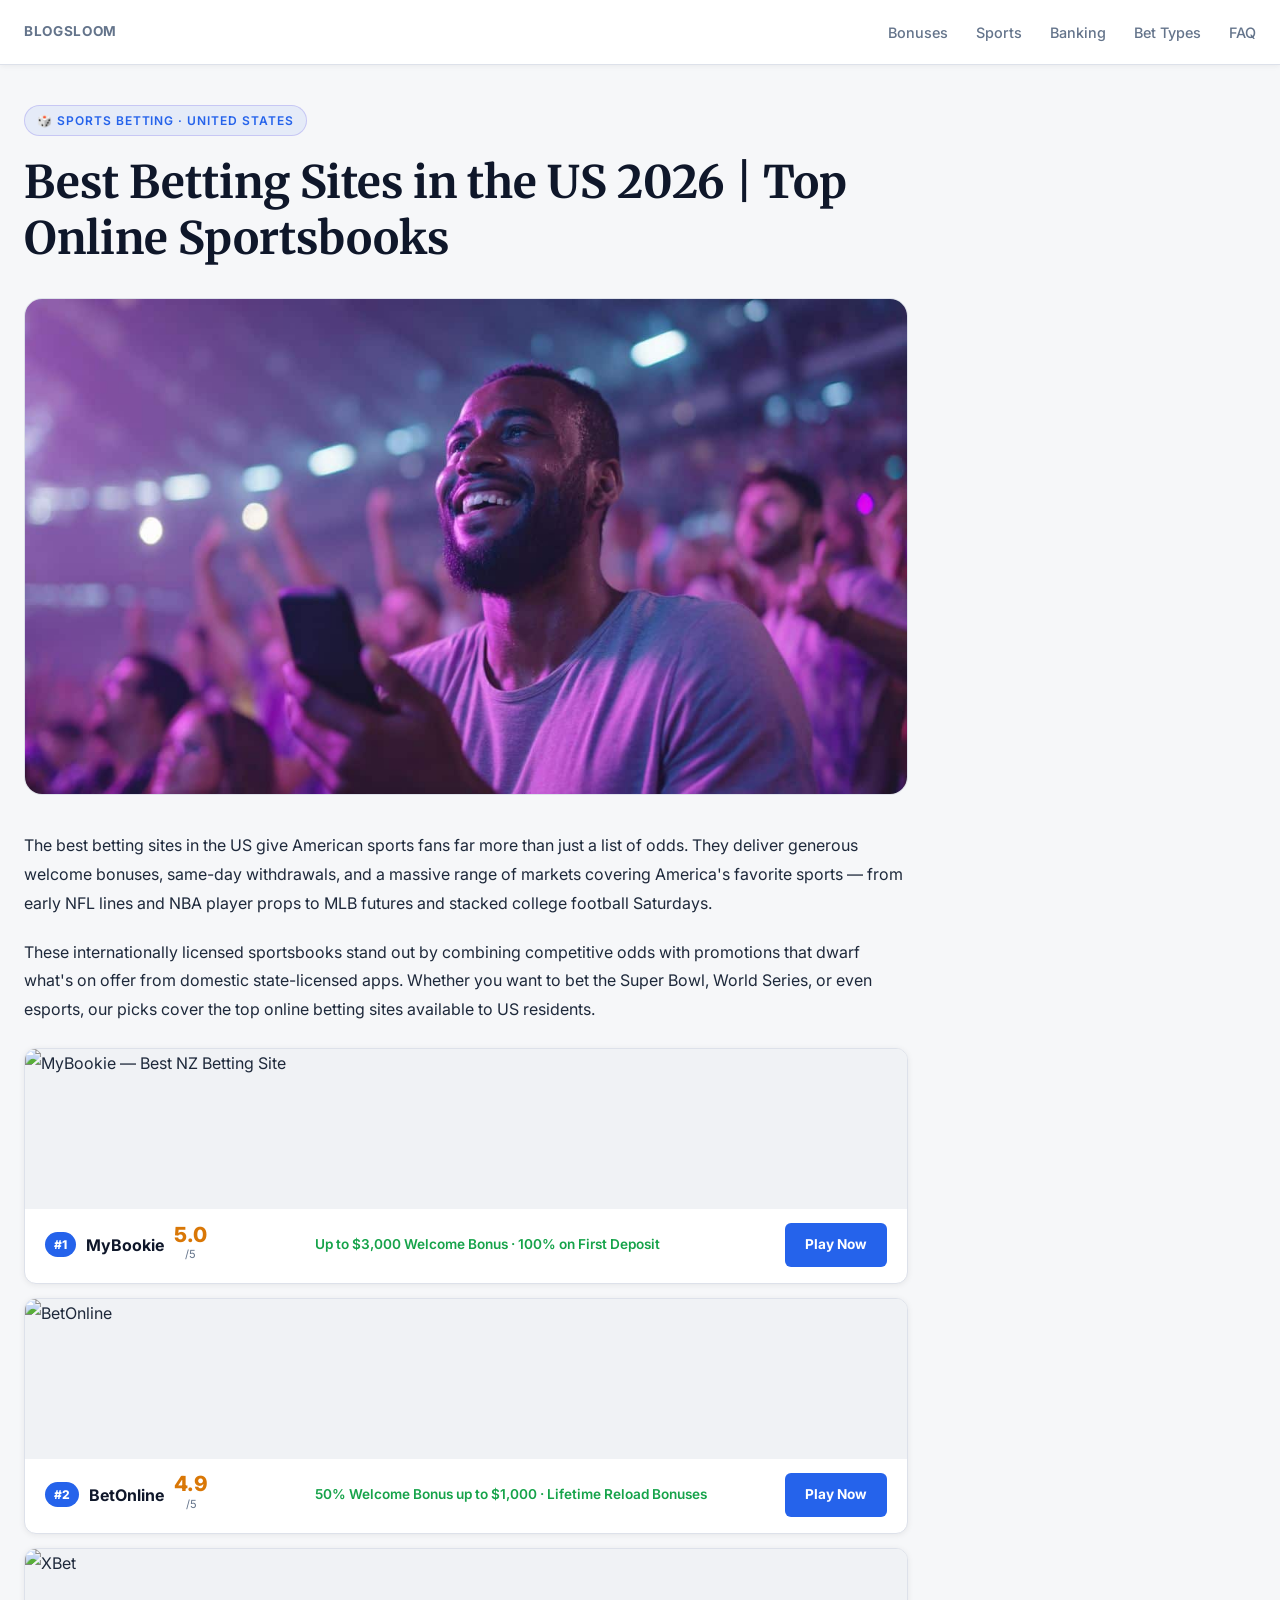
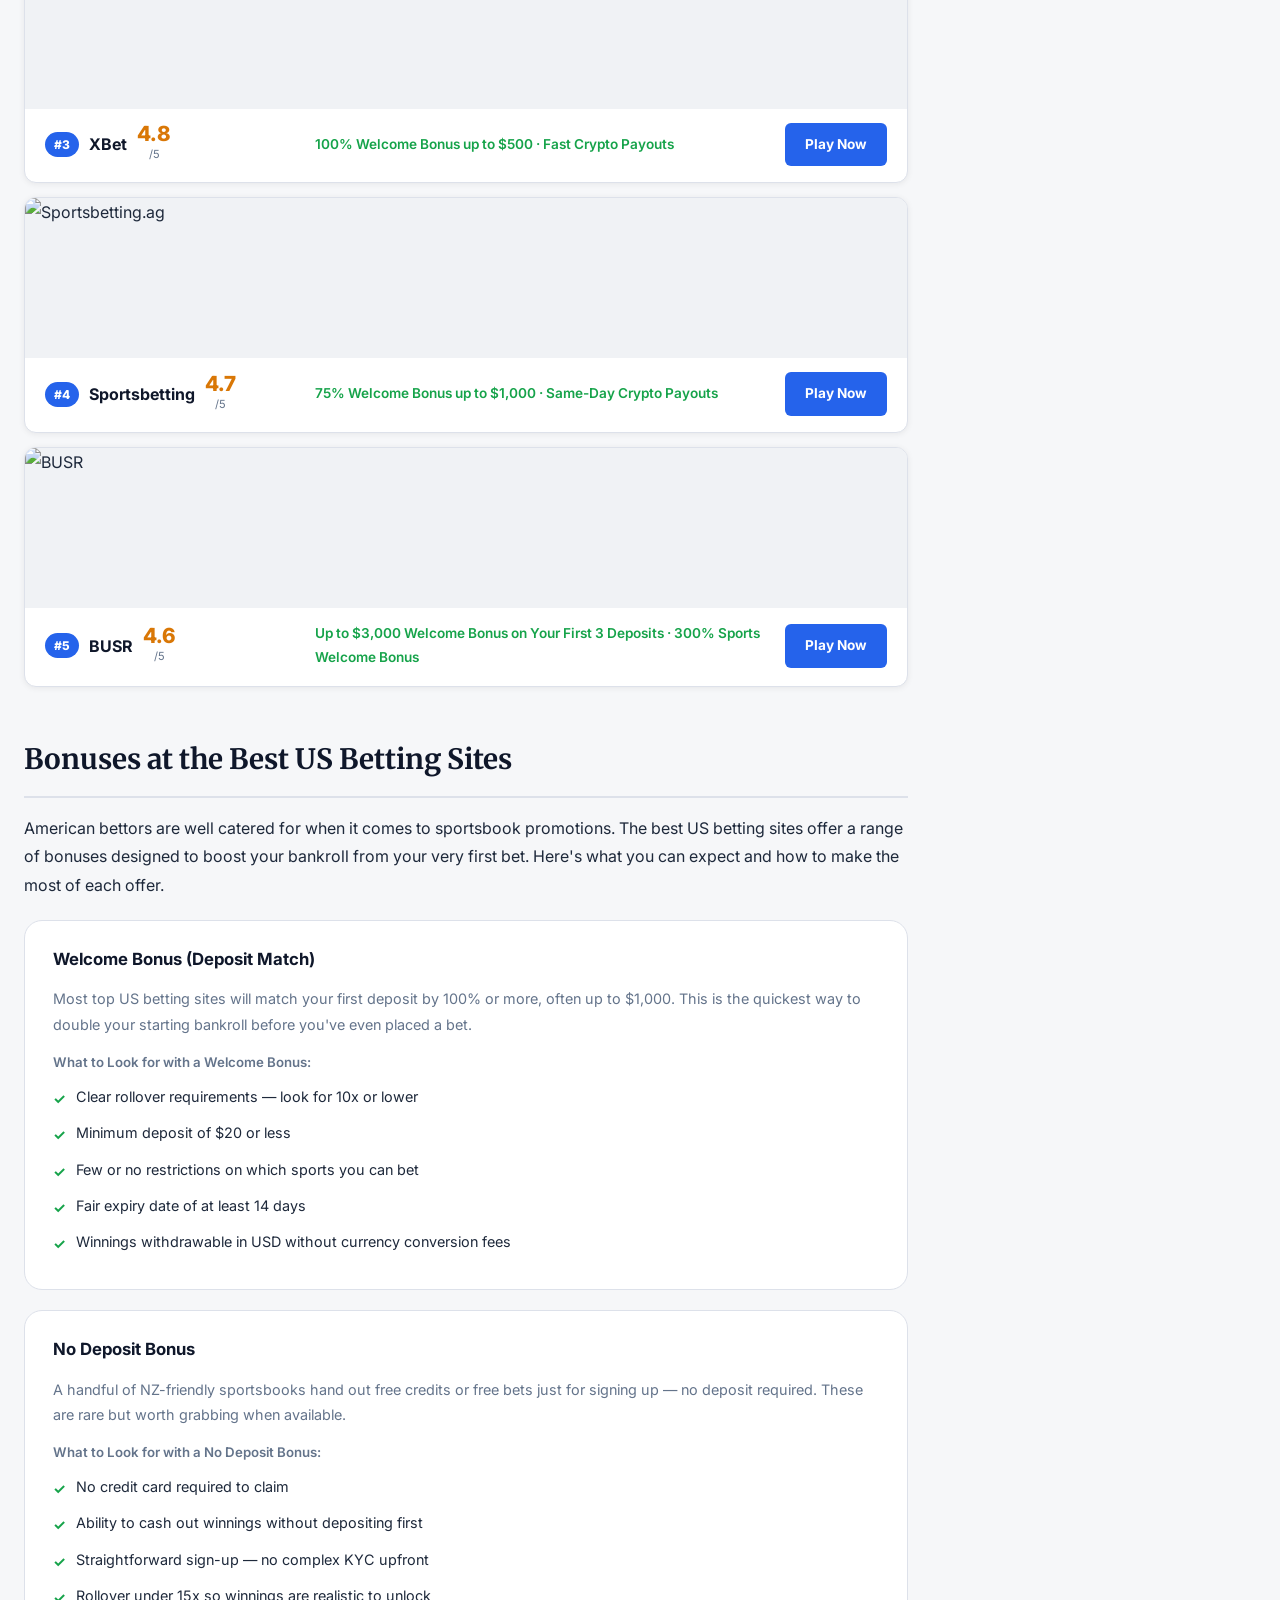
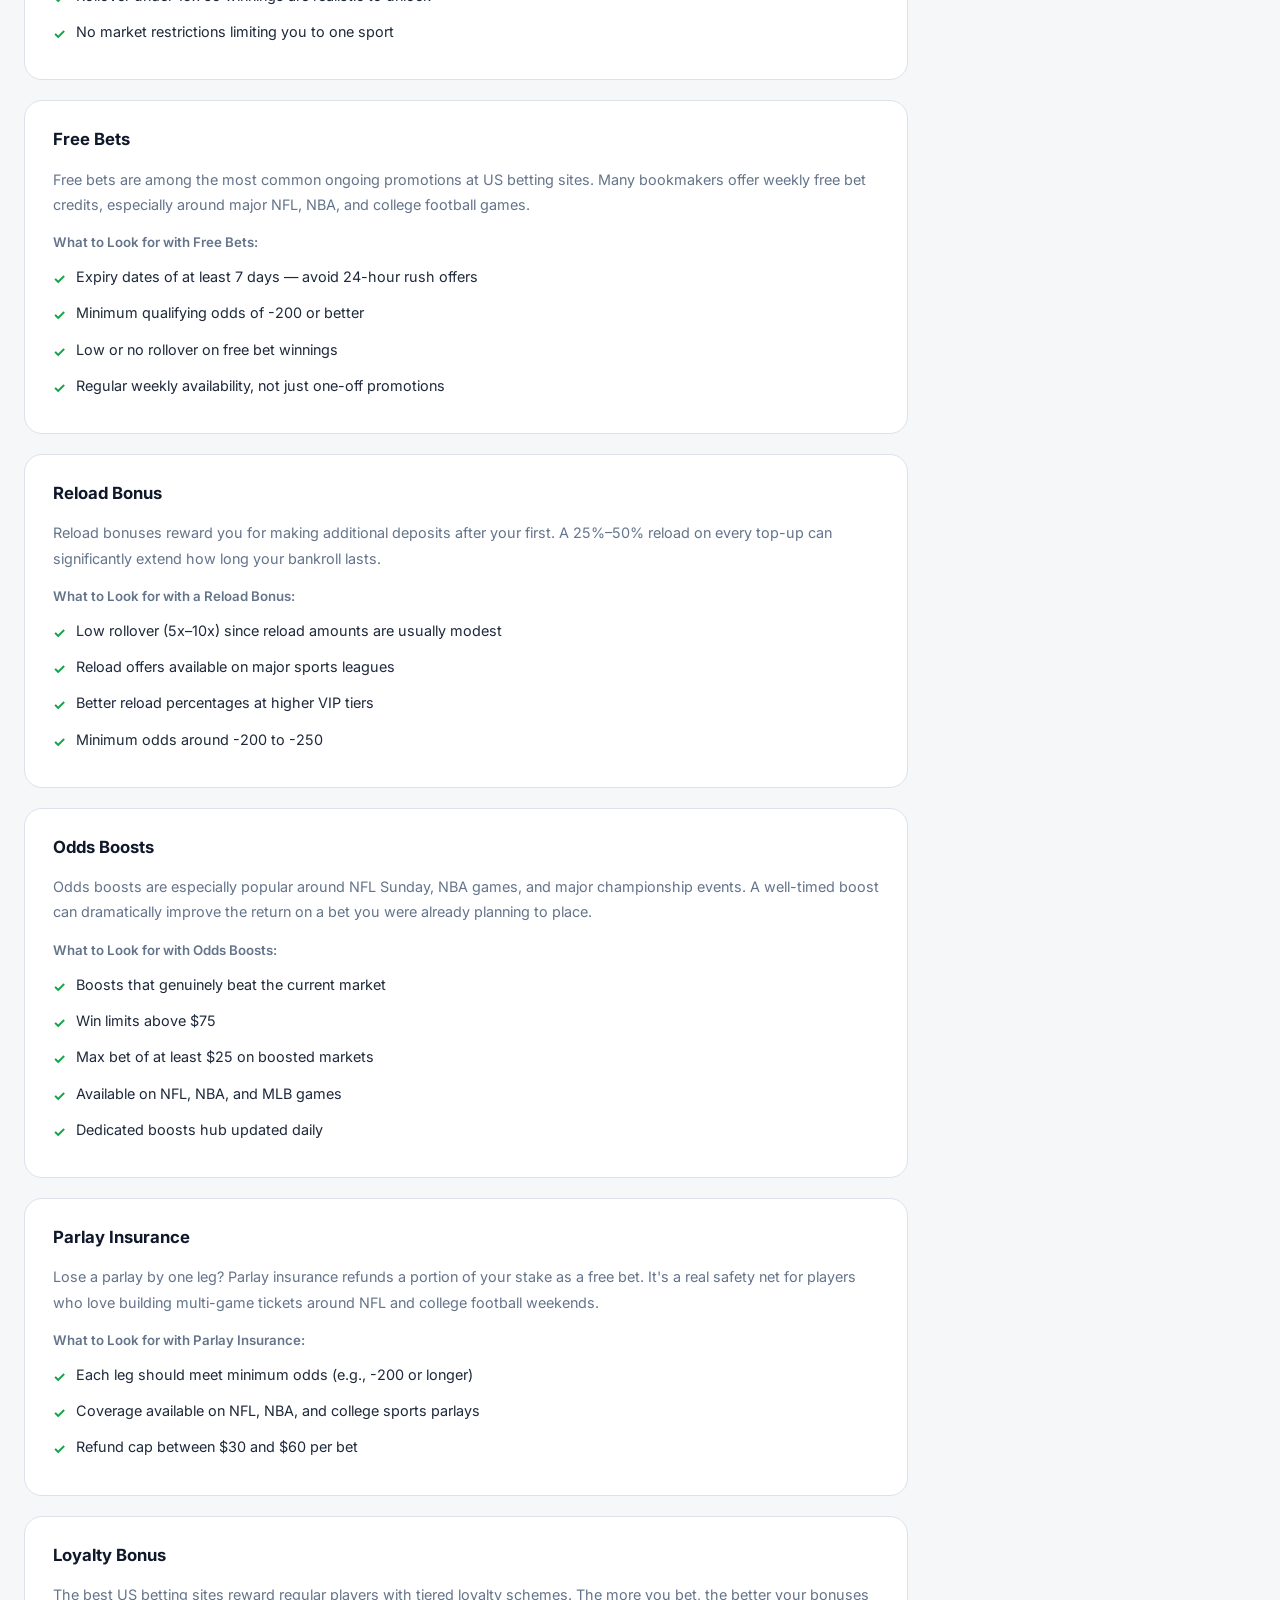
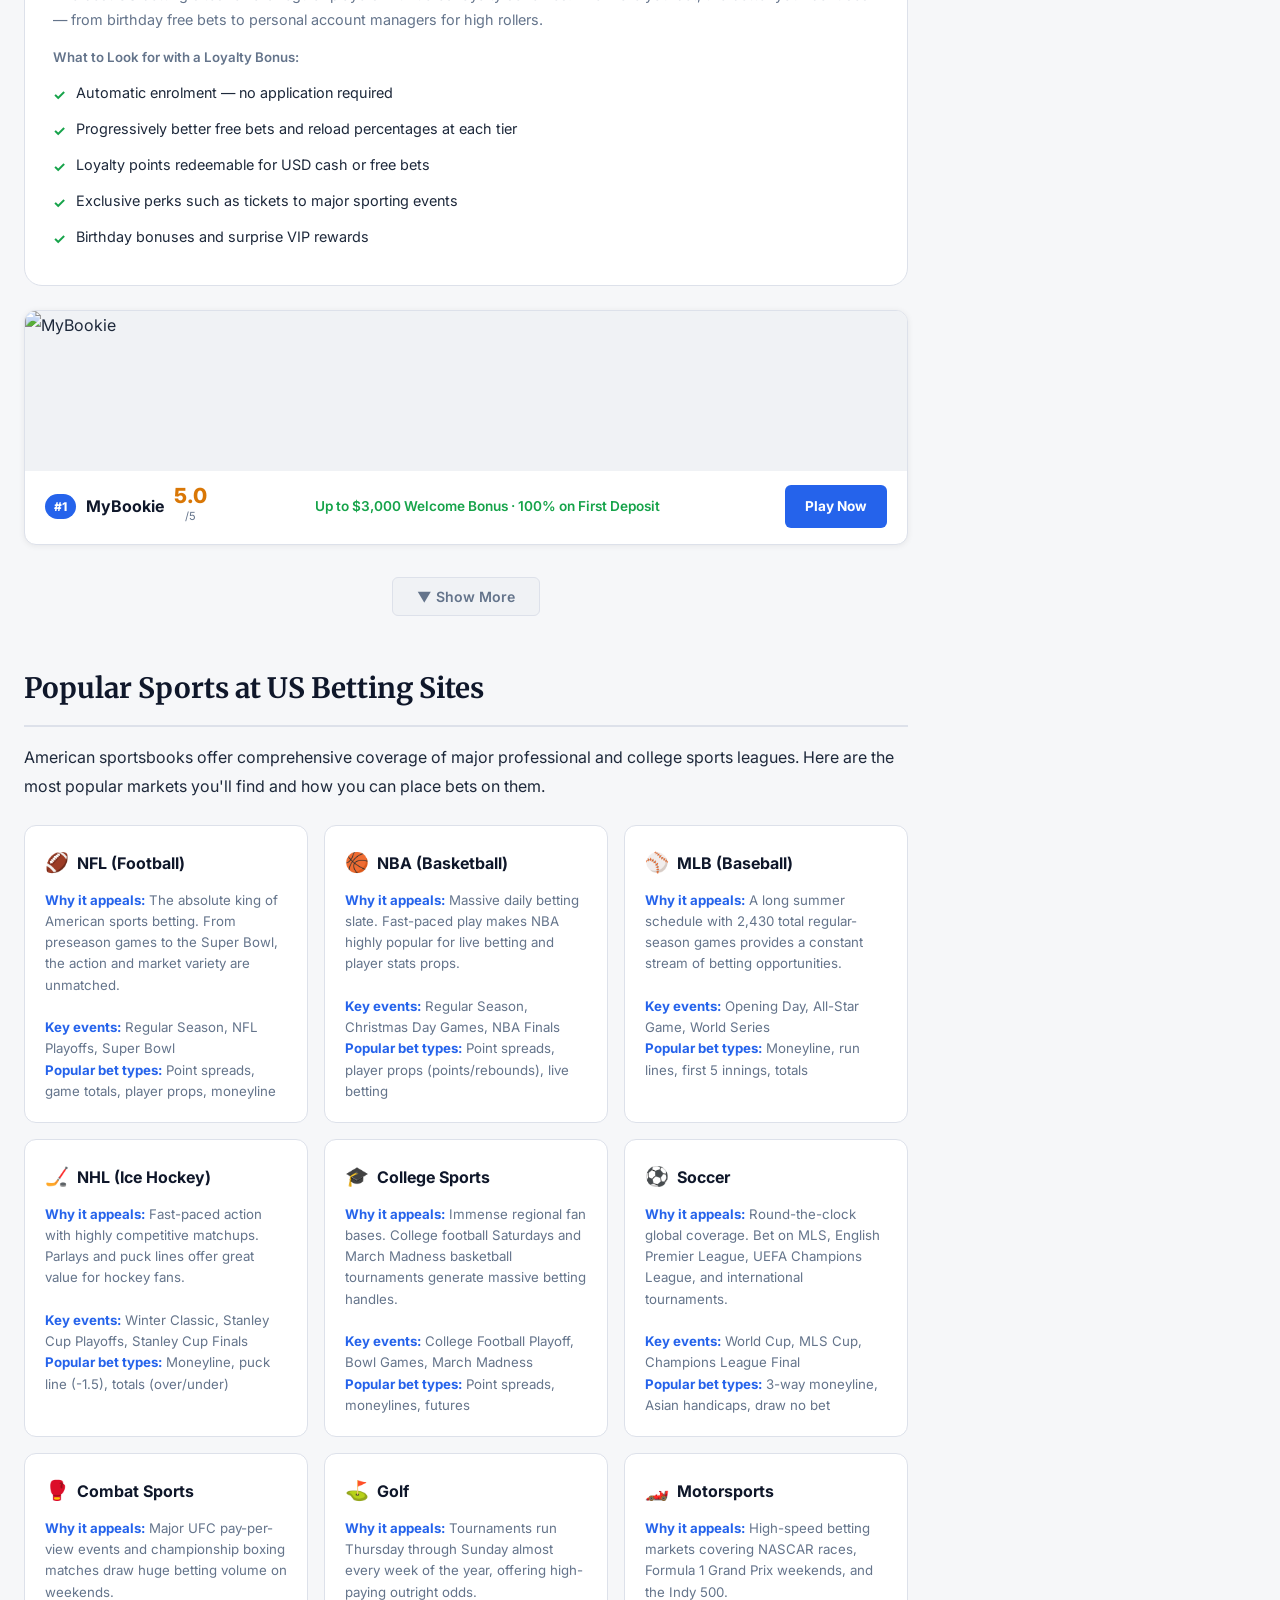
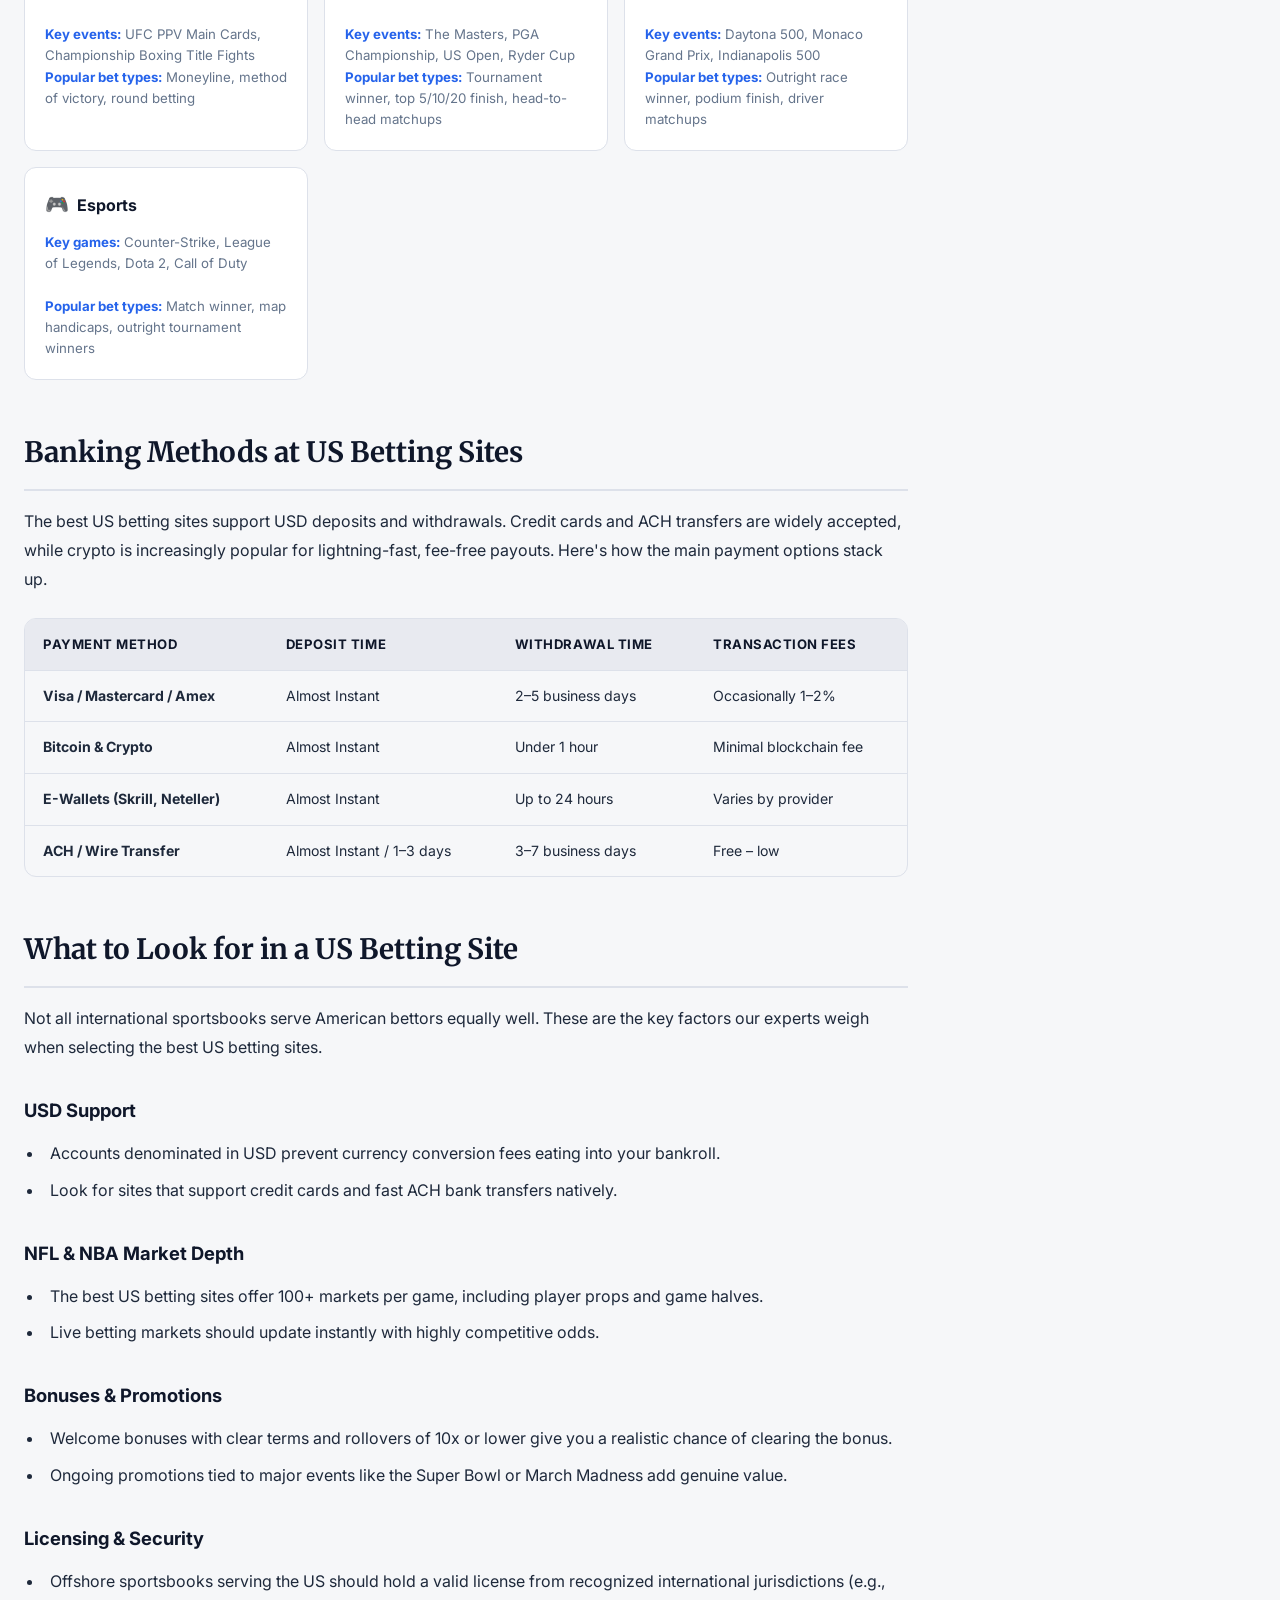
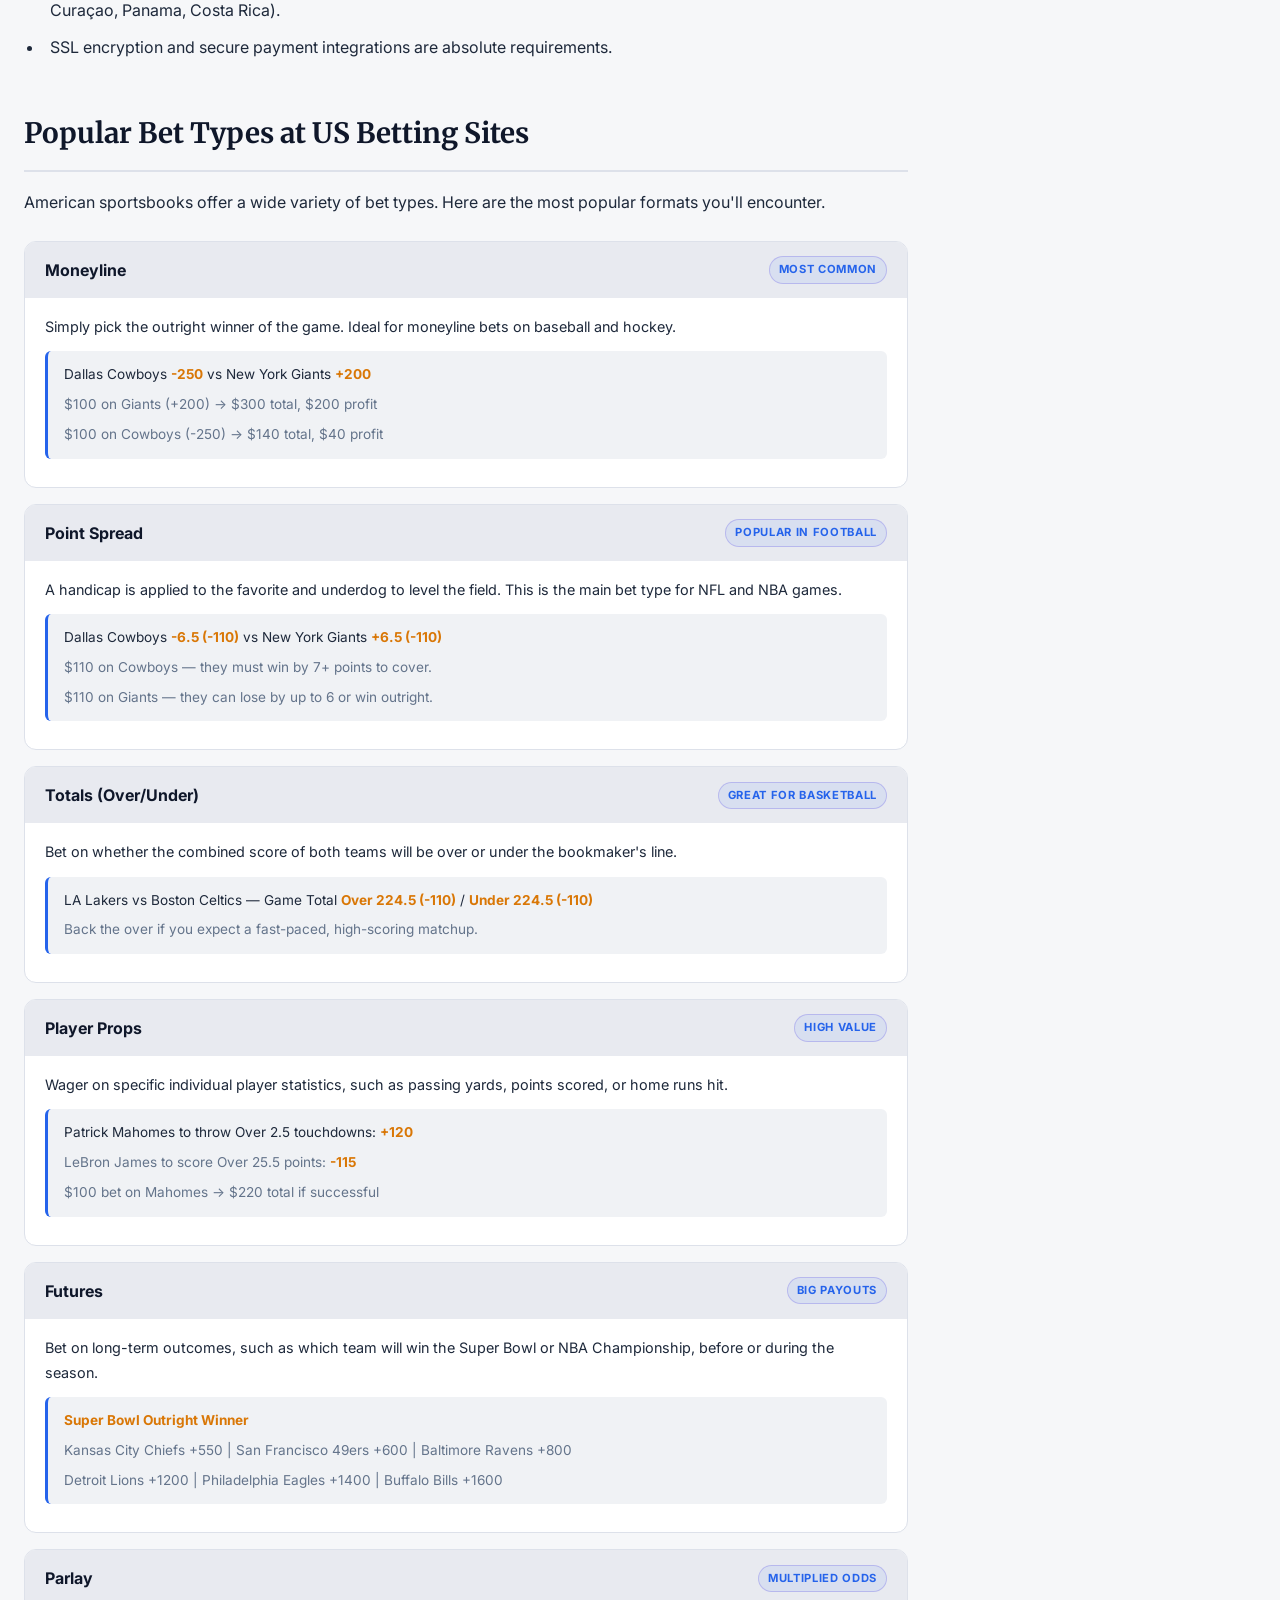
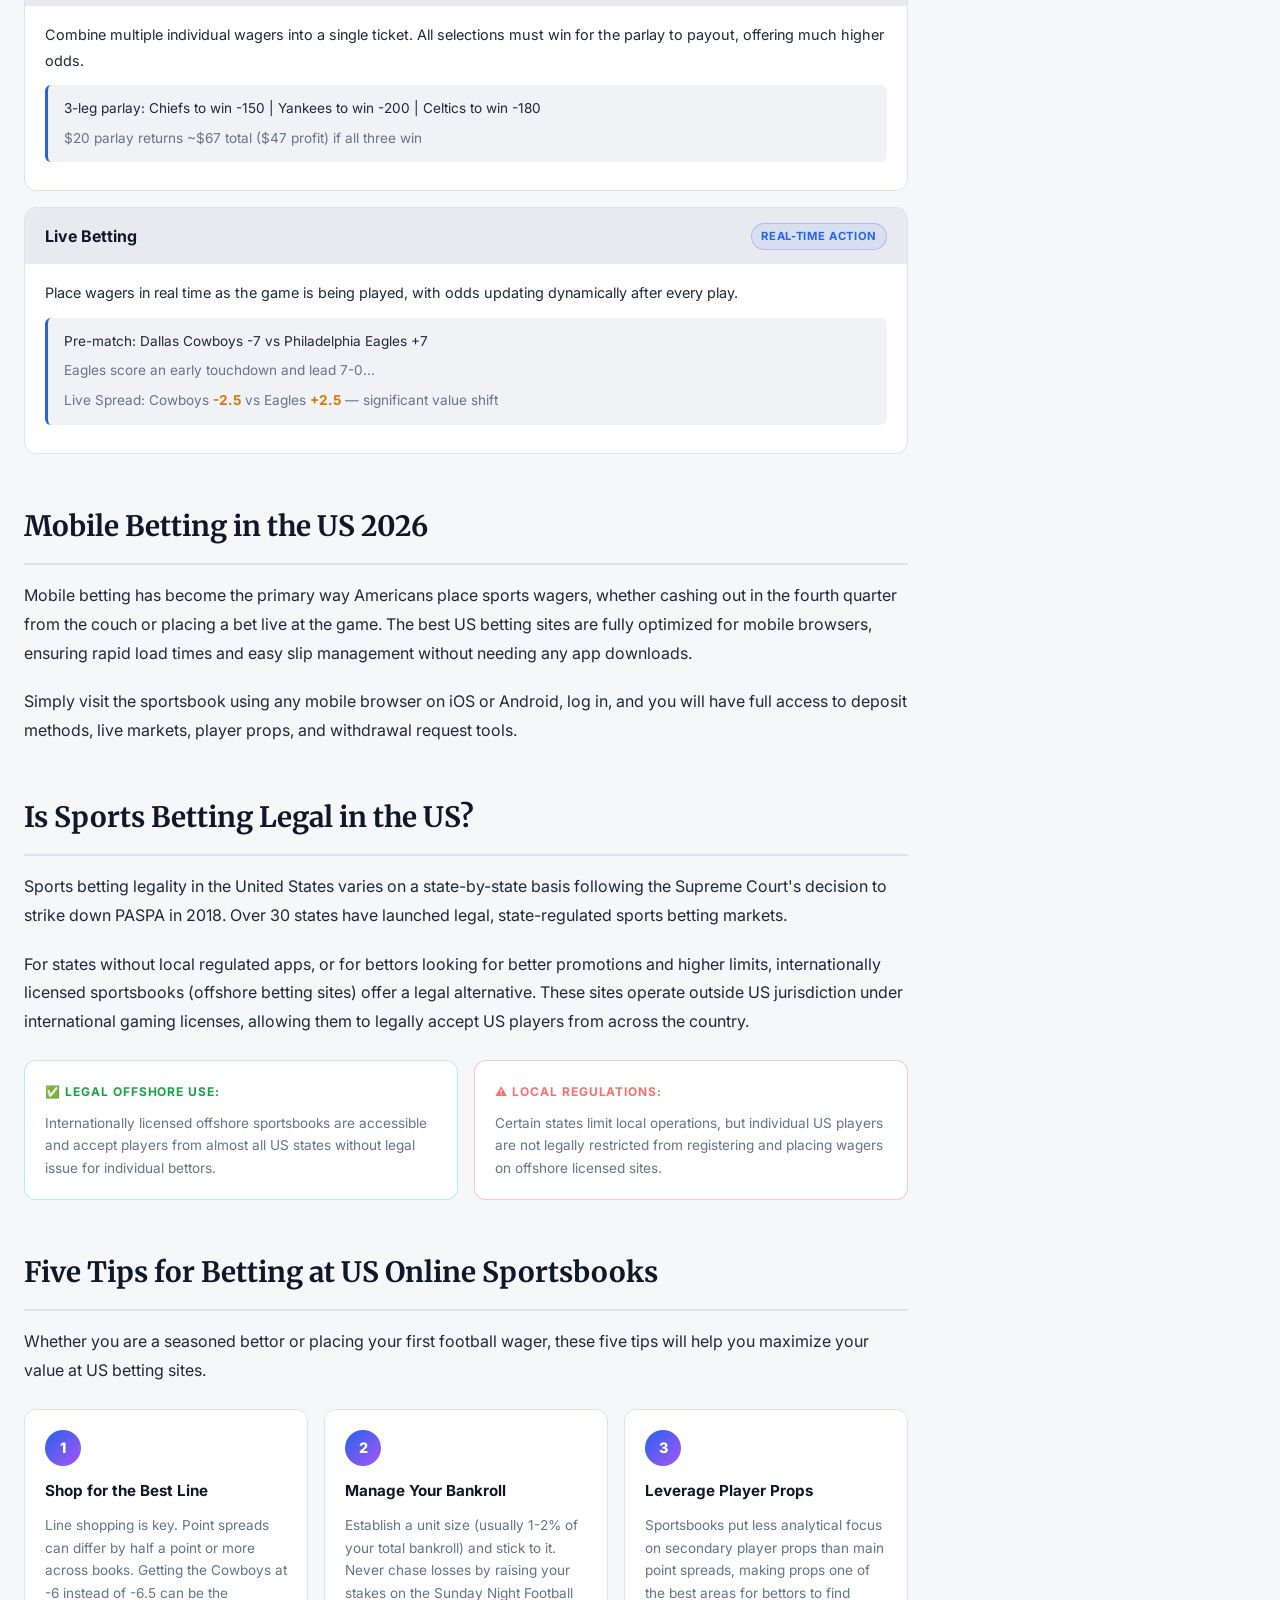
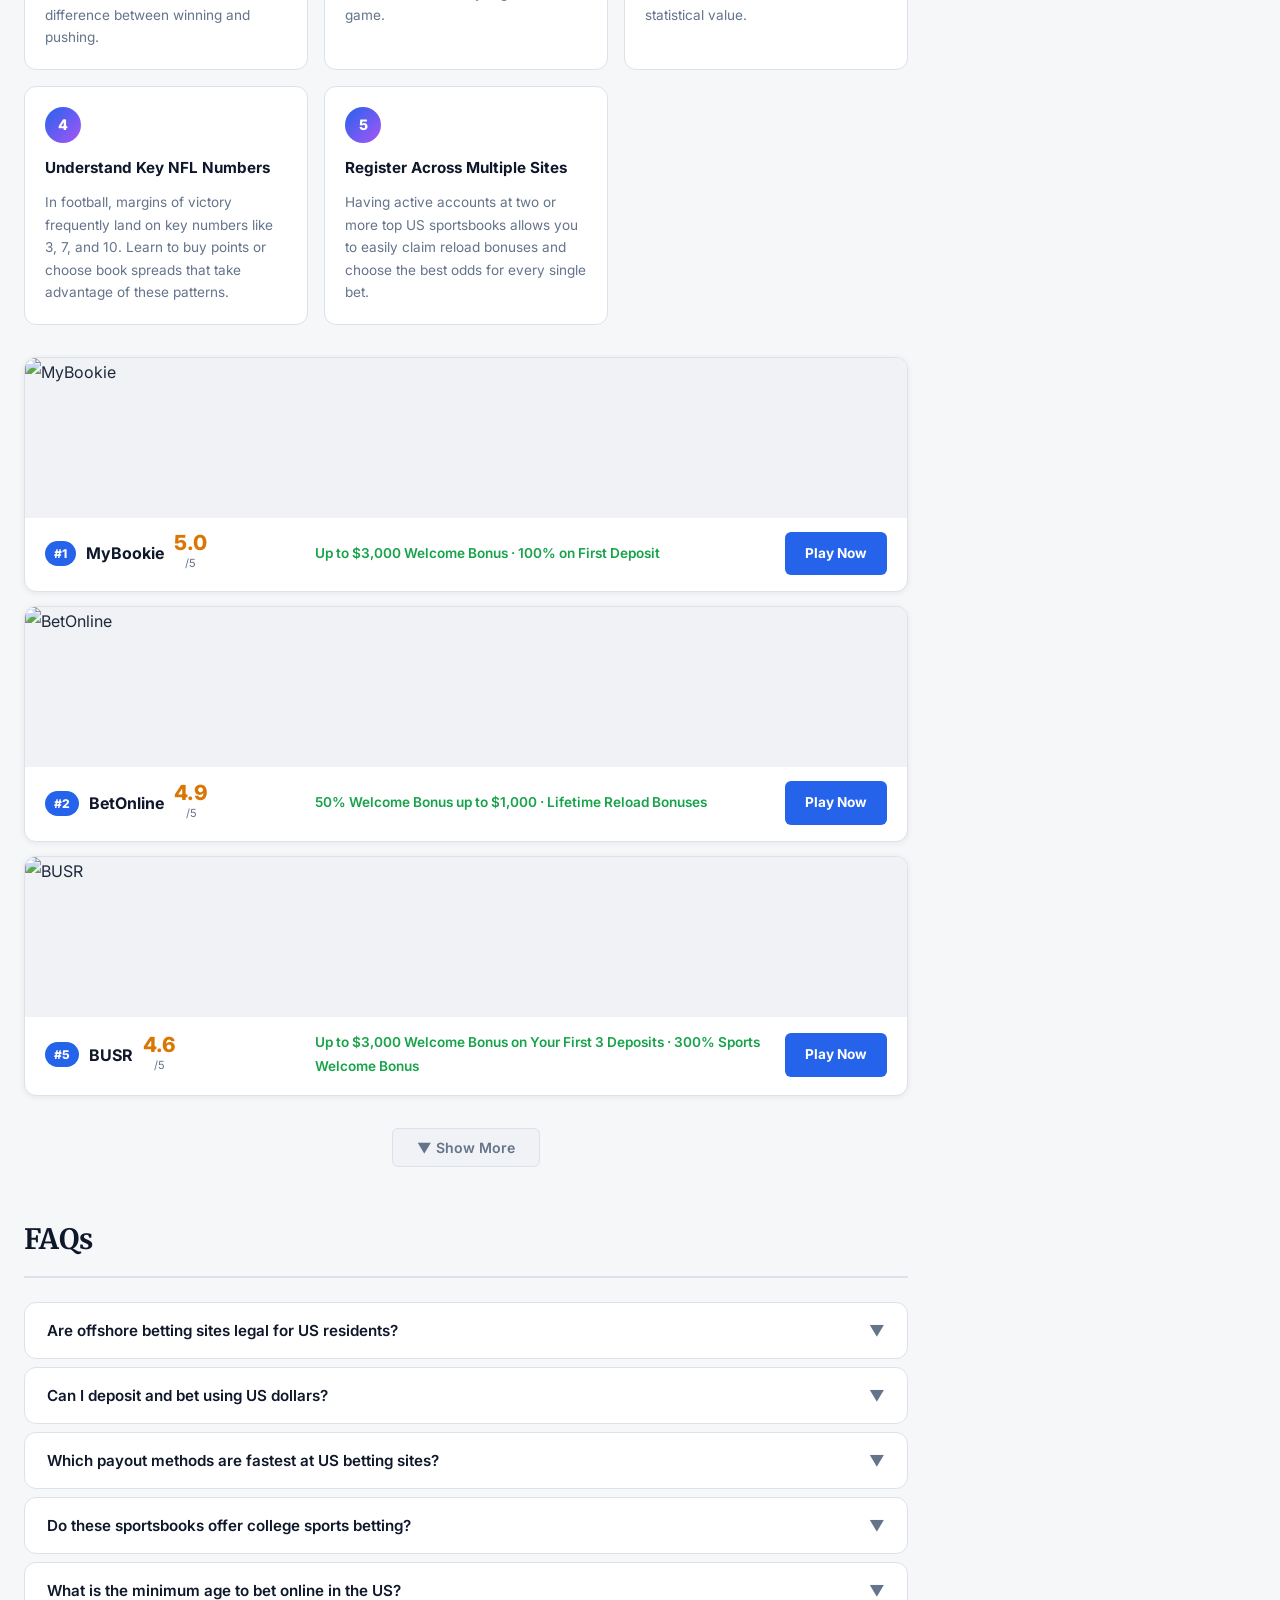
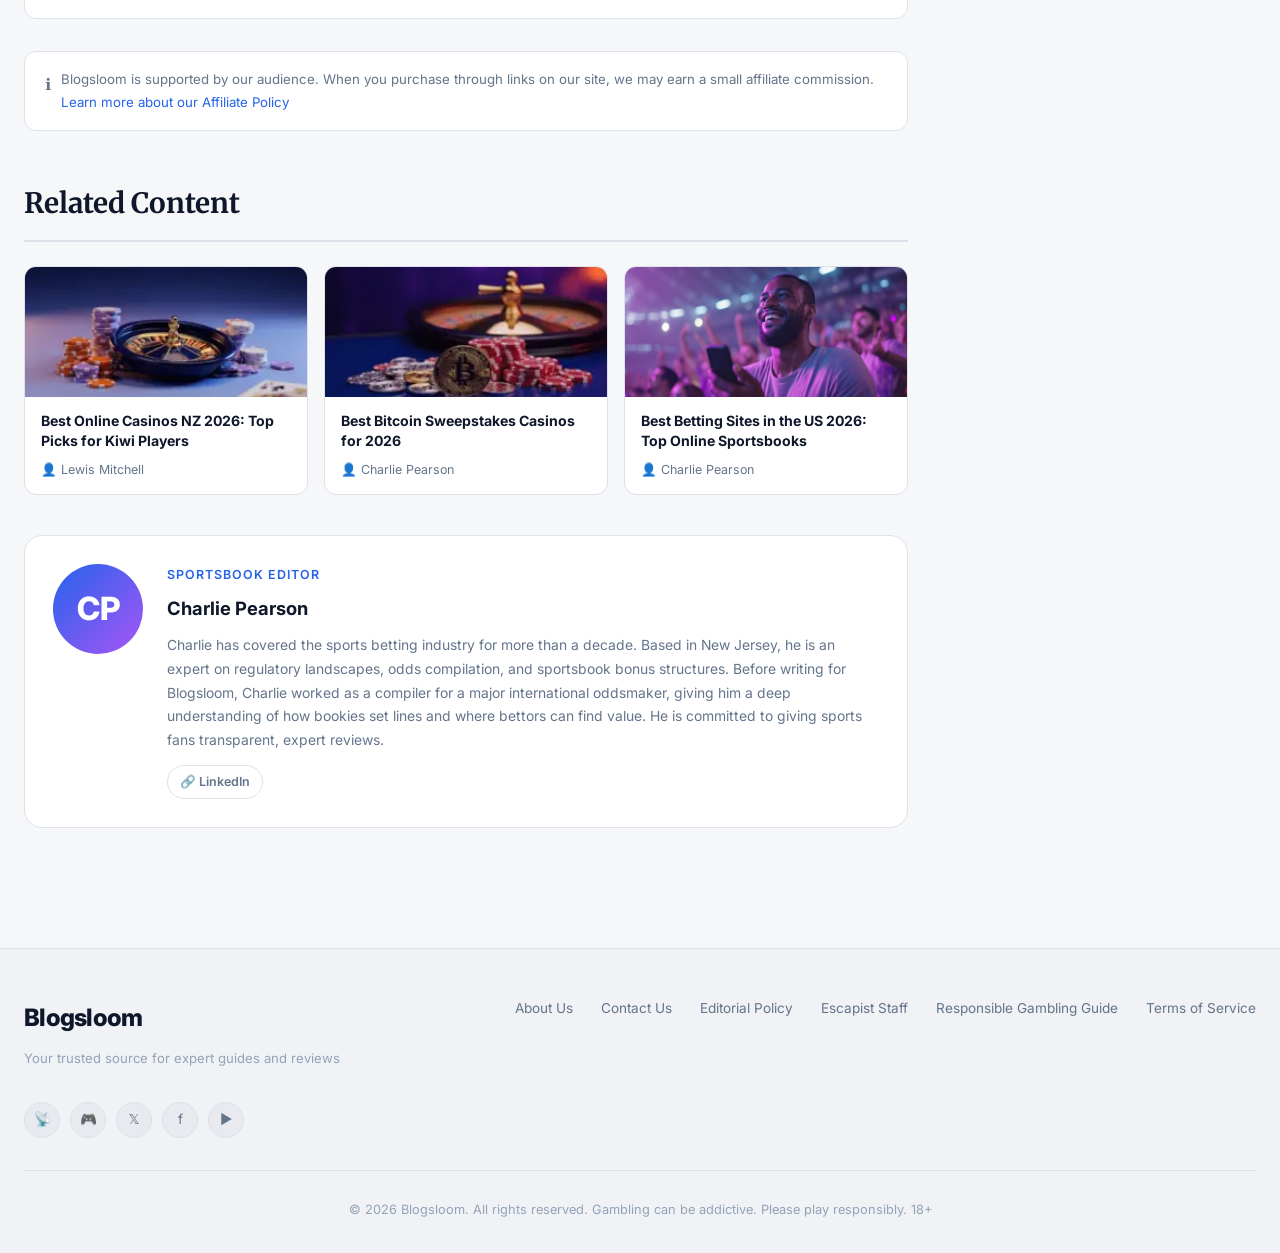
==== commit 6c3ca4a6: "updated content for us" ====
--- a/index.html
+++ b/index.html
@@ -3,9 +3,9 @@
 <head>
   <meta charset="UTF-8"/>
   <meta name="viewport" content="width=device-width, initial-scale=1.0"/>
-  <title>Best Betting Sites in the US 2026 | The Escapist</title>
-  <meta name="description" content="The best betting sites in the US give you more than just odds — large welcome bonuses, same-day payouts, and hundreds of markets across America's favorite sports."/>
-  <link rel="shortcut icon" href="./assets/escapist-logo.svg"/>
+  <title>Best Betting Sites in the US 2026 | Top Online Sportsbooks | Blogsloom</title>
+  <meta name="description" content="The best betting sites in the US for 2026 offer American bettors generous welcome bonuses, fast USD payouts, and thousands of markets on NFL, NBA, MLB, and more."/>
+  <link rel="shortcut icon" href="#"/>
   <link rel="preconnect" href="https://fonts.googleapis.com"/>
   <link rel="preconnect" href="https://fonts.gstatic.com" crossorigin/>
   <link href="https://fonts.googleapis.com/css2?family=Inter:wght@300;400;500;600;700;800&family=Merriweather:ital,wght@0,400;0,700;1,400&display=swap" rel="stylesheet"/>
@@ -16,8 +16,7 @@
   <header class="site-header" id="top">
     <div class="header-inner">
       <a href="#top" class="site-logo">
-        <img src="./assets/escapist-logo.svg" alt="Escapist Magazine Logo"/>
-        <span>The Escapist</span>
+        <span>Blogsloom</span>
       </a>
       <nav aria-label="Primary navigation">
         <ul class="header-nav">
@@ -35,8 +34,9 @@
     <main id="main-content">
 
       <header class="article-header">
-        <div class="article-category">🎲 Sports Betting</div>
-        <h1 class="article-title">Best Betting Sites in the US 2026</h1>
+        <div class="article-category">🎲 Sports Betting · United States</div>
+        <h1 class="article-title">Best Betting Sites in the US 2026 | Top Online Sportsbooks</h1>
+        <!-- author-byline
         <div class="author-byline">
           <div class="author-avatar-fallback">CP</div>
           <div class="author-info">
@@ -45,246 +45,262 @@
             <span class="byline-date">Last Updated On: Jun 24, 2026 8:06 pm CEST</span>
           </div>
         </div>
+        -->
       </header>
 
       <div class="hero-image-wrap">
-        <img src="./assets/betting-sites-us.jpg.jpg" alt="Best Betting Sites in the US 2026" loading="eager"/>
+        <img src="./assets/betting-sites-us.jpg.jpg" alt="Best US Betting Sites 2026" loading="eager"/>
       </div>
 
       <div class="prose">
-        <p>The best betting sites in the US give you more than just odds. They offer large welcome bonuses, same-day payouts, and hundreds of markets across America's favorite sports. You'll find early NFL lines, NBA player props, MLB futures, and stacked college football Saturdays.</p>
-        <p>These US sportsbooks stand out because they combine fast withdrawals with bigger promotions than most state-licensed apps. Whether you want to bet the Super Bowl, World Series, or even esports, our picks cover the top online betting sites available to US residents.</p>
+        <p>The best betting sites in the US give American sports fans far more than just a list of odds. They deliver generous welcome bonuses, same-day withdrawals, and a massive range of markets covering America's favorite sports — from early NFL lines and NBA player props to MLB futures and stacked college football Saturdays.</p>
+        <p>These internationally licensed sportsbooks stand out by combining competitive odds with promotions that dwarf what's on offer from domestic state-licensed apps. Whether you want to bet the Super Bowl, World Series, or even esports, our picks cover the top online betting sites available to US residents.</p>
       </div>
 
       <!-- Operator cards -->
-      <div class="operator-list" id="top-picks">
-        <div class="operator-card">
-          <div class="operator-logo-wrap"><img src="./assets/pulsz-logo.svg" alt="Pulsz Logo"/></div>
-          <div class="operator-rating"><span class="rating-score">5.0</span><span class="rating-denom">/5</span></div>
-          <div class="operator-bonus">Get 130k GC + 65 FREE SC</div>
-          <a href="#" class="btn-play" id="play-pulsz-1">Play Now</a>
-        </div>
-        <div class="operator-card">
-          <div class="operator-logo-wrap"><img src="./assets/crown-coins-casino_125x60_Standard_Logo_Betting_Casino_DarkBG.svg" alt="Crown Coins Logo"/></div>
-          <div class="operator-rating"><span class="rating-score">4.9</span><span class="rating-denom">/5</span></div>
-          <div class="operator-bonus">1.5M CC + 75 SC FREE + Spin to Win up to 100 SC FREE</div>
-          <a href="#" class="btn-play" id="play-crown-1">Play Now</a>
-        </div>
-        <p class="tnc-note">No purchase necessary. New users only. Void where prohibited by law. See T&amp;Cs. 19+</p>
-        <div class="operator-card">
-          <div class="operator-logo-wrap"><img src="./assets/MegaBonanza_3_2.svg" alt="MegaBonanza Logo"/></div>
-          <div class="operator-rating"><span class="rating-score">4.8</span><span class="rating-denom">/5</span></div>
-          <div class="operator-bonus">300% Value on Sign up and First Purchase<br/>300,000 GC + 22 FREE SC For $9.99</div>
-          <a href="#" class="btn-play" id="play-mega-1">Play Now</a>
-        </div>
-        <div class="operator-card">
-          <div class="operator-logo-wrap"><div class="operator-logo-placeholder">Logo</div></div>
-          <div class="operator-rating"><span class="rating-score">4.7</span><span class="rating-denom">/5</span></div>
-          <div class="operator-bonus">Get Up To 500K GC + 105 Free SC + 1000 VIP Points</div>
-          <a href="#" class="btn-play" id="play-op4-1">Play Now</a>
-        </div>
-        <div class="operator-card">
-          <div class="operator-logo-wrap"><img src="./assets/hello-millions.svg" alt="Hello Millions Logo"/></div>
-          <div class="operator-rating"><span class="rating-score">4.6</span><span class="rating-denom">/5</span></div>
-          <div class="operator-bonus">150% on First Purchase Up To GC 600K + SC 303 Free</div>
-          <a href="#" class="btn-play" id="play-hello-1">Play Now</a>
-        </div>
-        <p class="tnc-note">No purchase necessary. Not available in AL, CA, CT, DE, ID, KY, LA, MD, MI, MT, NV, NJ, NY, TN, WA, WV. Must be 21 or older.</p>
-        <div class="operator-card">
-          <div class="operator-logo-wrap"><img src="./assets/mc-luck.svg" alt="MC Luck Logo"/></div>
-          <div class="operator-rating"><span class="rating-score">4.5</span><span class="rating-denom">/5</span></div>
-          <div class="operator-bonus">120k GC + 60 FREE SC + WIN 500 FREE SC + Play with Crypto</div>
-          <a href="#" class="btn-play" id="play-mc-1">Play Now</a>
-        </div>
-        <div class="operator-card">
-          <div class="operator-logo-wrap"><img src="./assets/spreeNEW-DARK.svg" alt="Spree Logo"/></div>
-          <div class="operator-rating"><span class="rating-score">4.4</span><span class="rating-denom">/5</span></div>
-          <div class="operator-bonus">Sign up and enjoy 150,000 GC + 2 SC Free</div>
-          <a href="#" class="btn-play" id="play-spree-1">Play Now</a>
-        </div>
-        <div class="operator-card">
-          <div class="operator-logo-wrap"><img src="./assets/casino-click.svg" alt="Casino Click Logo"/></div>
-          <div class="operator-rating"><span class="rating-score">4.3</span><span class="rating-denom">/5</span></div>
-          <div class="operator-bonus">120k GC + 60 EXTRA FREE SC + Plus WIN 500 SC FREE</div>
-          <a href="#" class="btn-play" id="play-cc-1">Play Now</a>
-        </div>
-        <div class="operator-card">
-          <div class="operator-logo-wrap"><img src="./assets/splash-coins-2.svg" alt="Splash Coins Logo"/></div>
-          <div class="operator-rating"><span class="rating-score">4.2</span><span class="rating-denom">/5</span></div>
-          <div class="operator-bonus">200% Extra Coins: 30 SC FREE + 30K Gold Coins</div>
-          <a href="#" class="btn-play" id="play-splash-1">Play Now</a>
-        </div>
-        <div class="operator-card">
-          <div class="operator-logo-wrap"><img src="./assets/spinblitz-usa_125x60_Standard_Logo_Betting_Casino_DarkBG.svg" alt="SpinBlitz Logo"/></div>
-          <div class="operator-rating"><span class="rating-score">4.1</span><span class="rating-denom">/5</span></div>
-          <div class="operator-bonus">120k GC + WIN 500 FREE SC + 60 FREE SC</div>
-          <a href="#" class="btn-play" id="play-spinblitz-1">Play Now</a>
-        </div>
-        <div class="operator-card">
-          <div class="operator-logo-wrap"><img src="./assets/lonestar-casinosubtitle_125x60_Standard_Logo_Betting_Casino_DarkBG.svg" alt="Lonestar Casino Logo"/></div>
-          <div class="operator-rating"><span class="rating-score">4.0</span><span class="rating-denom">/5</span></div>
-          <div class="operator-bonus">Get 200% Extra - 1,005,000 GC + 77.3 Free SC + 50 Free Spins</div>
-          <a href="#" class="btn-play" id="play-lonestar-1">Play Now</a>
-        </div>
+      <div class="banner-card-list" id="top-picks">
+
+        <!-- 1. MyBookie -->
+        <div class="banner-card">
+          <div class="banner-img-wrap">
+            <img src="./assets/MyBookie-HEADER-1300x600.jpg" alt="MyBookie — Best NZ Betting Site" loading="eager"/>
+          </div>
+          <div class="banner-card-body">
+            <div class="banner-card-meta">
+              <span class="banner-rank">#1</span>
+              <span class="banner-name">MyBookie</span>
+              <div class="operator-rating"><span class="rating-score">5.0</span><span class="rating-denom">/5</span></div>
+            </div>
+            <div class="banner-bonus">Up to $3,000 Welcome Bonus · 100% on First Deposit</div>
+            <a href="#" class="btn-play" id="play-mybookie-1">Play Now</a>
+          </div>
+        </div>
+
+        <!-- 2. BetOnline -->
+        <div class="banner-card">
+          <div class="banner-img-wrap">
+            <img src="./assets/Betonline_HPR_D_1920x352_OUT_1245437_Bet_On_1fccf30a3d.jpg" alt="BetOnline" loading="lazy"/>
+          </div>
+          <div class="banner-card-body">
+            <div class="banner-card-meta">
+              <span class="banner-rank">#2</span>
+              <span class="banner-name">BetOnline</span>
+              <div class="operator-rating"><span class="rating-score">4.9</span><span class="rating-denom">/5</span></div>
+            </div>
+            <div class="banner-bonus">50% Welcome Bonus up to $1,000 · Lifetime Reload Bonuses</div>
+            <a href="#" class="btn-play" id="play-betonline-1">Play Now</a>
+          </div>
+        </div>
+
+        <!-- 3. XBet -->
+        <div class="banner-card">
+          <div class="banner-img-wrap">
+            <img src="./assets/XB-HEADER-1200x675.jpg" alt="XBet" loading="lazy"/>
+          </div>
+          <div class="banner-card-body">
+            <div class="banner-card-meta">
+              <span class="banner-rank">#3</span>
+              <span class="banner-name">XBet</span>
+              <div class="operator-rating"><span class="rating-score">4.8</span><span class="rating-denom">/5</span></div>
+            </div>
+            <div class="banner-bonus">100% Welcome Bonus up to $500 · Fast Crypto Payouts</div>
+            <a href="#" class="btn-play" id="play-xbet-1">Play Now</a>
+          </div>
+        </div>
+
+        <!-- 4. Sportsbetting.ag -->
+        <div class="banner-card">
+          <div class="banner-img-wrap">
+            <img src="./assets/1920x352_Sportsbetting_HPR_OUT_26_125438_705f6979df.jpg" alt="Sportsbetting.ag" loading="lazy"/>
+          </div>
+          <div class="banner-card-body">
+            <div class="banner-card-meta">
+              <span class="banner-rank">#4</span>
+              <span class="banner-name">Sportsbetting</span>
+              <div class="operator-rating"><span class="rating-score">4.7</span><span class="rating-denom">/5</span></div>
+            </div>
+            <div class="banner-bonus">75% Welcome Bonus up to $1,000 · Same-Day Crypto Payouts</div>
+            <a href="#" class="btn-play" id="play-sportsbet-1">Play Now</a>
+          </div>
+        </div>
+
+        <!-- 5. BUSR -->
+        <div class="banner-card">
+          <div class="banner-img-wrap">
+            <img src="./assets/image.png" alt="BUSR" loading="lazy"/>
+          </div>
+          <div class="banner-card-body">
+            <div class="banner-card-meta">
+              <span class="banner-rank">#5</span>
+              <span class="banner-name">BUSR</span>
+              <div class="operator-rating"><span class="rating-score">4.6</span><span class="rating-denom">/5</span></div>
+            </div>
+            <div class="banner-bonus">Up to $3,000 Welcome Bonus on Your First 3 Deposits · 300% Sports Welcome Bonus</div>
+            <a href="#" class="btn-play" id="play-busr-1">Play Now</a>
+          </div>
+        </div>
+
       </div>
 
       <!-- Bonuses -->
-      <h2 id="bonuses">Bonuses at the Best Online Sportsbooks</h2>
-      <div class="prose"><p>The best online betting sites feature plenty of bonuses that can give your bankroll a boost. Let's discuss these offers and how to maximize your chances of winning with each.</p></div>
+      <h2 id="bonuses">Bonuses at the Best US Betting Sites</h2>
+      <div class="prose"><p>American bettors are well catered for when it comes to sportsbook promotions. The best US betting sites offer a range of bonuses designed to boost your bankroll from your very first bet. Here's what you can expect and how to make the most of each offer.</p></div>
 
       <div class="bonus-section">
         <h3>Welcome Bonus (Deposit Match)</h3>
-        <p class="bonus-intro">Top online betting sites offer a generous welcome bonus, which usually matches your first deposit by a certain amount. You should look for welcome offers upwards of 100% matched up to $1,000.</p>
-        <strong class="bonus-label">What to Look for with a Sportsbook Welcome Bonus:</strong>
+        <p class="bonus-intro">Most top US betting sites will match your first deposit by 100% or more, often up to $1,000. This is the quickest way to double your starting bankroll before you've even placed a bet.</p>
+        <strong class="bonus-label">What to Look for with a Welcome Bonus:</strong>
         <ul class="bonus-checklist">
-          <li>Clear wagering requirements that don't give you a headache when reading them</li>
-          <li>12x rollover or lower</li>
-          <li>Few, if any, market restrictions</li>
-          <li>Reasonable minimum deposit (e.g., $20)</li>
-          <li>Fair expiry date (e.g., 14 days or longer)</li>
+          <li>Clear rollover requirements — look for 10x or lower</li>
+          <li>Minimum deposit of $20 or less</li>
+          <li>Few or no restrictions on which sports you can bet</li>
+          <li>Fair expiry date of at least 14 days</li>
+          <li>Winnings withdrawable in USD without currency conversion fees</li>
         </ul>
       </div>
 
       <div class="bonus-section">
         <h3>No Deposit Bonus</h3>
-        <p class="bonus-intro">Online betting sites occasionally hand out no-deposit bonuses to new signups and even existing bettors. These offers aren't very large (e.g., $10 free bet), but they can lead to 'free' winnings.</p>
+        <p class="bonus-intro">A handful of NZ-friendly sportsbooks hand out free credits or free bets just for signing up — no deposit required. These are rare but worth grabbing when available.</p>
         <strong class="bonus-label">What to Look for with a No Deposit Bonus:</strong>
         <ul class="bonus-checklist">
-          <li>Availability – sportsbook no deposit bonuses are rare, so jump on one if you see it</li>
-          <li>The ability to cash out winnings without depositing real money beforehand</li>
-          <li>Light registration requirements when you have to sign up</li>
-          <li>Reasonable rollover (i.e., under 15x)</li>
-          <li>Limited market restrictions</li>
+          <li>No credit card required to claim</li>
+          <li>Ability to cash out winnings without depositing first</li>
+          <li>Straightforward sign-up — no complex KYC upfront</li>
+          <li>Rollover under 15x so winnings are realistic to unlock</li>
+          <li>No market restrictions limiting you to one sport</li>
         </ul>
       </div>
 
       <div class="bonus-section">
         <h3>Free Bets</h3>
-        <p class="bonus-intro">You can pick up plenty of free wagers at the best sportsbooks. Some sports betting sites give free bets away every week and/or through their VIP program.</p>
+        <p class="bonus-intro">Free bets are among the most common ongoing promotions at US betting sites. Many bookmakers offer weekly free bet credits, especially around major NFL, NBA, and college football games.</p>
         <strong class="bonus-label">What to Look for with Free Bets:</strong>
         <ul class="bonus-checklist">
-          <li>Expiry dates longer than 1–3 days</li>
-          <li>Minimum odds of at least -200</li>
-          <li>Low rollover on free bet winnings</li>
-          <li>Daily/weekly availability from your favorite online sportsbook</li>
+          <li>Expiry dates of at least 7 days — avoid 24-hour rush offers</li>
+          <li>Minimum qualifying odds of -200 or better</li>
+          <li>Low or no rollover on free bet winnings</li>
+          <li>Regular weekly availability, not just one-off promotions</li>
         </ul>
       </div>
 
       <div class="bonus-section">
         <h3>Reload Bonus</h3>
-        <p class="bonus-intro">Reload bonuses are a promotion that rewards your loyalty with extra funds when you top up. We commonly see reload offers in the 50% up to $100–$250 range. You can grab up to 25% extra on every deposit with a fair 7x rollover.</p>
+        <p class="bonus-intro">Reload bonuses reward you for making additional deposits after your first. A 25%–50% reload on every top-up can significantly extend how long your bankroll lasts.</p>
         <strong class="bonus-label">What to Look for with a Reload Bonus:</strong>
         <ul class="bonus-checklist">
-          <li>Low rollover (5x–10x) since these bonuses are often small</li>
-          <li>More reload offers through the VIP program (if available)</li>
-          <li>Limited restrictions on bet types</li>
-          <li>Solid minimum odds in the -200 to -250 range</li>
+          <li>Low rollover (5x–10x) since reload amounts are usually modest</li>
+          <li>Reload offers available on major sports leagues</li>
+          <li>Better reload percentages at higher VIP tiers</li>
+          <li>Minimum odds around -200 to -250</li>
         </ul>
       </div>
 
       <div class="bonus-section">
         <h3>Odds Boosts</h3>
-        <p class="bonus-intro">All the best online sportsbooks offer odds boosts to some capacity. They typically enhance odds on the underdog, like boosting +150 to +200.</p>
+        <p class="bonus-intro">Odds boosts are especially popular around NFL Sunday, NBA games, and major championship events. A well-timed boost can dramatically improve the return on a bet you were already planning to place.</p>
         <strong class="bonus-label">What to Look for with Odds Boosts:</strong>
         <ul class="bonus-checklist">
-          <li>Boosts that actually beat the market</li>
-          <li>Win limits higher than $50</li>
-          <li>Max bets worth more than $25</li>
-          <li>Not restricted to specific bet types (e.g., "only for 4+ leg parlays")</li>
-          <li>Dedicated odds boost sections at the best online sportsbooks</li>
+          <li>Boosts that genuinely beat the current market</li>
+          <li>Win limits above $75</li>
+          <li>Max bet of at least $25 on boosted markets</li>
+          <li>Available on NFL, NBA, and MLB games</li>
+          <li>Dedicated boosts hub updated daily</li>
         </ul>
       </div>
 
       <div class="bonus-section">
         <h3>Parlay Insurance</h3>
-        <p class="bonus-intro">Many top US sportsbooks now offer parlay insurance, refunding part of your stake if one leg loses. These promos typically apply to 4+ leg parlays and are credited as free bets.</p>
+        <p class="bonus-intro">Lose a parlay by one leg? Parlay insurance refunds a portion of your stake as a free bet. It's a real safety net for players who love building multi-game tickets around NFL and college football weekends.</p>
         <strong class="bonus-label">What to Look for with Parlay Insurance:</strong>
         <ul class="bonus-checklist">
-          <li>Each leg often needs to meet minimum odds (for example, -200 or longer)</li>
-          <li>Some sites only run parlay insurance on major leagues or specific events</li>
-          <li>Refund limits are usually capped between $25 and $50 per bet</li>
+          <li>Each leg should meet minimum odds (e.g., -200 or longer)</li>
+          <li>Coverage available on NFL, NBA, and college sports parlays</li>
+          <li>Refund cap between $30 and $60 per bet</li>
         </ul>
       </div>
 
       <div class="bonus-section">
         <h3>Loyalty Bonus</h3>
-        <p class="bonus-intro">The best betting sites commonly offer loyalty bonuses (e.g., free bets, cash) through their VIP programs. They also give better rewards as you continue placing wagers and increasing your VIP status.</p>
+        <p class="bonus-intro">The best US betting sites reward regular players with tiered loyalty schemes. The more you bet, the better your bonuses — from birthday free bets to personal account managers for high rollers.</p>
         <strong class="bonus-label">What to Look for with a Loyalty Bonus:</strong>
         <ul class="bonus-checklist">
-          <li>Automatic VIP program enrollment so you can earn loyalty bonuses immediately</li>
-          <li>Generous free bets and deposit bonuses that get better at higher tiers</li>
-          <li>Loyalty points that can be traded for rewards of your choosing</li>
-          <li>Unique perks like a VIP host and/or sporting event tickets/packages</li>
-          <li>The best betting sites will offer other rewards like birthday gifts and exclusive contests</li>
-        </ul>
-      </div>
-
-      <div class="operator-list">
-        <div class="operator-card">
-          <div class="operator-logo-wrap"><img src="./assets/pulsz-logo.svg" alt="Pulsz Logo"/></div>
-          <div class="operator-rating"><span class="rating-score">5.0</span><span class="rating-denom">/5</span></div>
-          <div class="operator-bonus">Get 130k GC + 65 FREE SC</div>
-          <a href="#" class="btn-play" id="play-pulsz-2">Play Now</a>
-        </div>
-      </div>
-      <div class="show-more-wrap">
-        <button class="btn-show-more" id="show-more-btn">▼ Show More</button>
-      </div>
+          <li>Automatic enrolment — no application required</li>
+          <li>Progressively better free bets and reload percentages at each tier</li>
+          <li>Loyalty points redeemable for USD cash or free bets</li>
+          <li>Exclusive perks such as tickets to major sporting events</li>
+          <li>Birthday bonuses and surprise VIP rewards</li>
+        </ul>
+      </div>
+
+      <div class="banner-card-list">
+        <div class="banner-card">
+          <div class="banner-img-wrap">
+            <img src="./assets/MyBookie-HEADER-1300x600.jpg" alt="MyBookie" loading="lazy"/>
+          </div>
+          <div class="banner-card-body">
+            <div class="banner-card-meta">
+              <span class="banner-rank">#1</span>
+              <span class="banner-name">MyBookie</span>
+              <div class="operator-rating"><span class="rating-score">5.0</span><span class="rating-denom">/5</span></div>
+            </div>
+            <div class="banner-bonus">Up to $3,000 Welcome Bonus · 100% on First Deposit</div>
+            <a href="#" class="btn-play" id="play-mybookie-2">Play Now</a>
+          </div>
+        </div>
+      </div>
+      <div class="show-more-wrap"><button class="btn-show-more" id="show-more-btn">▼ Show More</button></div>
 
       <!-- Sports -->
-      <h2 id="sports">Popular Sports at the Best Online Sportsbooks</h2>
-      <div class="prose"><p>The best betting sites offer a wide array of sports, from football and basketball to soccer and the Olympics. You can see what's commonly available at US-friendly online sportsbooks below and why each is worth considering.</p></div>
+      <h2 id="sports">Popular Sports at US Betting Sites</h2>
+      <div class="prose"><p>American sportsbooks offer comprehensive coverage of major professional and college sports leagues. Here are the most popular markets you'll find and how you can place bets on them.</p></div>
 
       <div class="sports-grid">
         <div class="sport-card">
-          <div class="sport-card-title"><span class="sport-icon">🏈</span> NFL</div>
-          <div class="sport-detail"><strong>Why it appeals:</strong> The most popular sport in America features endless betting opportunities from preseason until the Super Bowl.<br/><br/><strong>Key events:</strong> NFL Playoffs, Super Bowl<br/><strong>Popular bet types:</strong> Futures, live, spread, totals, parlay, SGP, props</div>
-        </div>
-        <div class="sport-card">
-          <div class="sport-card-title"><span class="sport-icon">🏀</span> NBA</div>
-          <div class="sport-detail"><strong>Why it appeals:</strong> High score totals and constant action are great for props and live betting.<br/><br/><strong>Key events:</strong> NBA Playoffs, NBA Finals, In-Season Tournament<br/><strong>Popular bet types:</strong> Futures, live, moneyline, totals, parlay, SGP, props</div>
-        </div>
-        <div class="sport-card">
-          <div class="sport-card-title"><span class="sport-icon">⚾</span> MLB</div>
-          <div class="sport-detail"><strong>Why it appeals:</strong> Baseball is a stats lover's dream with soft lines throughout a 162-game schedule.<br/><br/><strong>Key events:</strong> MLB Playoffs, World Series<br/><strong>Popular bet types:</strong> Futures, live, moneyline, props, run line</div>
-        </div>
-        <div class="sport-card">
-          <div class="sport-card-title"><span class="sport-icon">🏒</span> NHL</div>
-          <div class="sport-detail"><strong>Why it appeals:</strong> The NHL presents interesting bet types like the puck line and Grand Salami.<br/><br/><strong>Key events:</strong> NHL Playoffs, Stanley Cup Finals<br/><strong>Popular bet types:</strong> Grand Salami, moneyline, puck line, totals</div>
+          <div class="sport-card-title"><span class="sport-icon">🏈</span> NFL (Football)</div>
+          <div class="sport-detail"><strong>Why it appeals:</strong> The absolute king of American sports betting. From preseason games to the Super Bowl, the action and market variety are unmatched.<br/><br/><strong>Key events:</strong> Regular Season, NFL Playoffs, Super Bowl<br/><strong>Popular bet types:</strong> Point spreads, game totals, player props, moneyline</div>
+        </div>
+        <div class="sport-card">
+          <div class="sport-card-title"><span class="sport-icon">🏀</span> NBA (Basketball)</div>
+          <div class="sport-detail"><strong>Why it appeals:</strong> Massive daily betting slate. Fast-paced play makes NBA highly popular for live betting and player stats props.<br/><br/><strong>Key events:</strong> Regular Season, Christmas Day Games, NBA Finals<br/><strong>Popular bet types:</strong> Point spreads, player props (points/rebounds), live betting</div>
+        </div>
+        <div class="sport-card">
+          <div class="sport-card-title"><span class="sport-icon">⚾</span> MLB (Baseball)</div>
+          <div class="sport-detail"><strong>Why it appeals:</strong> A long summer schedule with 2,430 total regular-season games provides a constant stream of betting opportunities.<br/><br/><strong>Key events:</strong> Opening Day, All-Star Game, World Series<br/><strong>Popular bet types:</strong> Moneyline, run lines, first 5 innings, totals</div>
+        </div>
+        <div class="sport-card">
+          <div class="sport-card-title"><span class="sport-icon">🏒</span> NHL (Ice Hockey)</div>
+          <div class="sport-detail"><strong>Why it appeals:</strong> Fast-paced action with highly competitive matchups. Parlays and puck lines offer great value for hockey fans.<br/><br/><strong>Key events:</strong> Winter Classic, Stanley Cup Playoffs, Stanley Cup Finals<br/><strong>Popular bet types:</strong> Moneyline, puck line (-1.5), totals (over/under)</div>
+        </div>
+        <div class="sport-card">
+          <div class="sport-card-title"><span class="sport-icon">🎓</span> College Sports</div>
+          <div class="sport-detail"><strong>Why it appeals:</strong> Immense regional fan bases. College football Saturdays and March Madness basketball tournaments generate massive betting handles.<br/><br/><strong>Key events:</strong> College Football Playoff, Bowl Games, March Madness<br/><strong>Popular bet types:</strong> Point spreads, moneylines, futures</div>
         </div>
         <div class="sport-card">
           <div class="sport-card-title"><span class="sport-icon">⚽</span> Soccer</div>
-          <div class="sport-detail"><strong>Why it appeals:</strong> Heavy international presence with hundreds of leagues including MLS, Premier League and La Liga.<br/><br/><strong>Key events:</strong> Premier League, La Liga, Champions League, World Cup<br/><strong>Popular bet types:</strong> Asian handicap, BTTS, correct score, double chance</div>
-        </div>
-        <div class="sport-card">
-          <div class="sport-card-title"><span class="sport-icon">🎓</span> College Sports</div>
-          <div class="sport-detail"><strong>Why they appeal:</strong> College football and basketball let alumni wager on their favorite schools.<br/><br/><strong>Key events:</strong> College Football Playoff, March Madness<br/><strong>Popular bet types:</strong> Futures, live, moneyline, spread, totals</div>
-        </div>
-        <div class="sport-card">
-          <div class="sport-card-title"><span class="sport-icon">🥊</span> UFC/MMA</div>
-          <div class="sport-detail"><strong>Why it appeals:</strong> Bet on individual rounds, victory methods, props, and more.<br/><br/><strong>Key events:</strong> UFC Pay-Per-View events, UFC Fight Night<br/><strong>Popular bet types:</strong> Live, moneyline, round totals, round winner, winning method</div>
+          <div class="sport-detail"><strong>Why it appeals:</strong> Round-the-clock global coverage. Bet on MLS, English Premier League, UEFA Champions League, and international tournaments.<br/><br/><strong>Key events:</strong> World Cup, MLS Cup, Champions League Final<br/><strong>Popular bet types:</strong> 3-way moneyline, Asian handicaps, draw no bet</div>
+        </div>
+        <div class="sport-card">
+          <div class="sport-card-title"><span class="sport-icon">🥊</span> Combat Sports</div>
+          <div class="sport-detail"><strong>Why it appeals:</strong> Major UFC pay-per-view events and championship boxing matches draw huge betting volume on weekends.<br/><br/><strong>Key events:</strong> UFC PPV Main Cards, Championship Boxing Title Fights<br/><strong>Popular bet types:</strong> Moneyline, method of victory, round betting</div>
         </div>
         <div class="sport-card">
           <div class="sport-card-title"><span class="sport-icon">⛳</span> Golf</div>
-          <div class="sport-detail"><strong>Why it appeals:</strong> Year-round betting opportunities with dozens of golfers per tournament.<br/><br/><strong>Key events:</strong> The Open, Masters, PGA Championship, US Open<br/><strong>Popular bet types:</strong> Each way, head-to-head, finishing position, outright, props</div>
-        </div>
-        <div class="sport-card">
-          <div class="sport-card-title"><span class="sport-icon">🎾</span> Tennis</div>
-          <div class="sport-detail"><strong>Why it appeals:</strong> Both men's and women's tours feature high-profile tournaments year-round.<br/><br/><strong>Key events:</strong> Australian Open, French Open, US Open, Wimbledon<br/><strong>Popular bet types:</strong> Match winner, live, moneyline, next point, set spreads</div>
+          <div class="sport-detail"><strong>Why it appeals:</strong> Tournaments run Thursday through Sunday almost every week of the year, offering high-paying outright odds.<br/><br/><strong>Key events:</strong> The Masters, PGA Championship, US Open, Ryder Cup<br/><strong>Popular bet types:</strong> Tournament winner, top 5/10/20 finish, head-to-head matchups</div>
+        </div>
+        <div class="sport-card">
+          <div class="sport-card-title"><span class="sport-icon">🏎️</span> Motorsports</div>
+          <div class="sport-detail"><strong>Why it appeals:</strong> High-speed betting markets covering NASCAR races, Formula 1 Grand Prix weekends, and the Indy 500.<br/><br/><strong>Key events:</strong> Daytona 500, Monaco Grand Prix, Indianapolis 500<br/><strong>Popular bet types:</strong> Outright race winner, podium finish, driver matchups</div>
         </div>
         <div class="sport-card">
           <div class="sport-card-title"><span class="sport-icon">🎮</span> Esports</div>
-          <div class="sport-detail"><strong>Why they appeal:</strong> Wager on pros across CS2, League of Legends, Valorant, Fortnite, and Dota 2.<br/><br/><strong>Key events:</strong> World Championship (LoL), MSI, PGL Majors (CS2)<br/><strong>Popular bet types:</strong> First blood, map handicap, map winner, outright, total maps</div>
-        </div>
-        <div class="sport-card">
-          <div class="sport-card-title"><span class="sport-icon">🌐</span> Niche Sports</div>
-          <div class="sport-detail"><strong>Key sports:</strong> Alpine skiing, Aussie rules, cricket, darts, Olympics, rugby, snooker, water polo, volleyball<br/><br/><strong>Popular bet types:</strong> Futures, moneylines, props</div>
+          <div class="sport-detail"><strong>Key games:</strong> Counter-Strike, League of Legends, Dota 2, Call of Duty<br/><br/><strong>Popular bet types:</strong> Match winner, map handicaps, outright tournament winners</div>
         </div>
       </div>
 
       <!-- Banking -->
-      <h2 id="banking">Banking Methods at the Best Betting Sites</h2>
-      <div class="prose"><p>The top 10 online betting sites provide a variety of banking options, from cards to crypto. The fastest payout sportsbooks support Bitcoin and other popular coins for near-instant withdrawals.</p></div>
+      <h2 id="banking">Banking Methods at US Betting Sites</h2>
+      <div class="prose"><p>The best US betting sites support USD deposits and withdrawals. Credit cards and ACH transfers are widely accepted, while crypto is increasingly popular for lightning-fast, fee-free payouts. Here's how the main payment options stack up.</p></div>
 
       <div class="table-wrap">
         <table>
@@ -292,116 +308,117 @@
             <tr><th>Payment Method</th><th>Deposit Time</th><th>Withdrawal Time</th><th>Transaction Fees</th></tr>
           </thead>
           <tbody>
-            <tr><td><strong>Debit/Credit Card</strong></td><td>Almost Instant</td><td>Depends on bank</td><td>Sometimes</td></tr>
-            <tr><td><strong>Cryptocurrencies</strong></td><td>Almost Instant</td><td>1–60 minutes</td><td>Low blockchain fees</td></tr>
-            <tr><td><strong>E-Wallets</strong></td><td>Almost Instant</td><td>Up to 24 hours</td><td>Varies by provider</td></tr>
-            <tr><td><strong>Bank Transfer</strong></td><td>1–3 days</td><td>2–5 days</td><td>Often high</td></tr>
+            <tr><td><strong>Visa / Mastercard / Amex</strong></td><td>Almost Instant</td><td>2–5 business days</td><td>Occasionally 1–2%</td></tr>
+            <tr><td><strong>Bitcoin &amp; Crypto</strong></td><td>Almost Instant</td><td>Under 1 hour</td><td>Minimal blockchain fee</td></tr>
+            <tr><td><strong>E-Wallets (Skrill, Neteller)</strong></td><td>Almost Instant</td><td>Up to 24 hours</td><td>Varies by provider</td></tr>
+            <tr><td><strong>ACH / Wire Transfer</strong></td><td>Almost Instant / 1–3 days</td><td>3–7 business days</td><td>Free – low</td></tr>
           </tbody>
         </table>
       </div>
 
       <!-- What to Look For -->
-      <h2 id="criteria">What to Look for in the Best Online Betting Sites</h2>
+      <h2 id="criteria">What to Look for in a US Betting Site</h2>
       <div class="prose">
-        <p>The best online sportsbooks have certain qualities that make them stand out from the competition.</p>
-        <h3>Live Betting</h3>
+        <p>Not all international sportsbooks serve American bettors equally well. These are the key factors our experts weigh when selecting the best US betting sites.</p>
+        <h3>USD Support</h3>
         <ul>
-          <li>Top online betting sites feature lots of daily in-play markets and fast platforms so you can place bets in real time.</li>
-          <li>A good live platform will also have helpful features, like live streaming, cash out, and visual game trackers.</li>
-        </ul>
-        <h3>Bonuses</h3>
+          <li>Accounts denominated in USD prevent currency conversion fees eating into your bankroll.</li>
+          <li>Look for sites that support credit cards and fast ACH bank transfers natively.</li>
+        </ul>
+        <h3>NFL &amp; NBA Market Depth</h3>
         <ul>
-          <li>Bonus variety is always important, with free bets, deposit bonuses, odds boosts being staples.</li>
-          <li>The best betting sites have achievable terms like low rollover (e.g., 10x) and longer expiry dates (e.g., 30 days).</li>
-        </ul>
-        <h3>Competitive Odds &amp; Market Variety</h3>
+          <li>The best US betting sites offer 100+ markets per game, including player props and game halves.</li>
+          <li>Live betting markets should update instantly with highly competitive odds.</li>
+        </ul>
+        <h3>Bonuses &amp; Promotions</h3>
         <ul>
-          <li>A quality sports betting site will provide competitive, if not market-leading, odds for most markets.</li>
-          <li>You'll also find plenty of odds boosts for different sports at the best online betting sites.</li>
-        </ul>
-        <h3>Payment Methods</h3>
+          <li>Welcome bonuses with clear terms and rollovers of 10x or lower give you a realistic chance of clearing the bonus.</li>
+          <li>Ongoing promotions tied to major events like the Super Bowl or March Madness add genuine value.</li>
+        </ul>
+        <h3>Licensing &amp; Security</h3>
         <ul>
-          <li>We like a variety of fiat and crypto payment options, such as bank transfer, Bitcoin, Dogecoin, Ethereum, Mastercard, and Visa.</li>
-          <li>Fast withdrawal processing is important, with 0–24 hours being the industry standard.</li>
+          <li>Offshore sportsbooks serving the US should hold a valid license from recognized international jurisdictions (e.g., Curaçao, Panama, Costa Rica).</li>
+          <li>SSL encryption and secure payment integrations are absolute requirements.</li>
         </ul>
       </div>
 
       <!-- Bet Types -->
-      <h2 id="bet-types">Popular Bet Types at the Best Online Sportsbooks</h2>
-      <div class="prose"><p>Let's quickly discuss the most popular bets you'll find at the best online sportsbooks.</p></div>
+      <h2 id="bet-types">Popular Bet Types at US Betting Sites</h2>
+      <div class="prose"><p>American sportsbooks offer a wide variety of bet types. Here are the most popular formats you'll encounter.</p></div>
 
       <div class="bet-types">
         <div class="bet-type-card">
           <div class="bet-type-header"><h3>Moneyline</h3><span class="bet-badge">Most Common</span></div>
           <div class="bet-type-body">
-            <p>You simply try to pick the winning side. Favorites have negative odds (e.g. -175), while underdogs have positive odds (e.g. +140).</p>
+            <p>Simply pick the outright winner of the game. Ideal for moneyline bets on baseball and hockey.</p>
             <div class="odds-example">
-              <p>Tampa Bay Rays <strong>+140</strong> vs New York Yankees <strong>-175</strong></p>
-              <p>$100 on Yankees (-175) → $157.14 total, $57.14 profit</p>
-              <p>$100 on Rays (+140) → $240 total, $140 profit</p>
+              <p>Dallas Cowboys <strong>-250</strong> vs New York Giants <strong>+200</strong></p>
+              <p>$100 on Giants (+200) → $300 total, $200 profit</p>
+              <p>$100 on Cowboys (-250) → $140 total, $40 profit</p>
             </div>
           </div>
         </div>
         <div class="bet-type-card">
-          <div class="bet-type-header"><h3>Point Spread</h3><span class="bet-badge">Popular in NFL</span></div>
+          <div class="bet-type-header"><h3>Point Spread</h3><span class="bet-badge">Popular in Football</span></div>
           <div class="bet-type-body">
-            <p>Decide whether the favorite or underdog will cover their assigned point spread.</p>
+            <p>A handicap is applied to the favorite and underdog to level the field. This is the main bet type for NFL and NBA games.</p>
             <div class="odds-example">
-              <p>New Orleans Saints <strong>-6.5 (-110)</strong> vs Atlanta Falcons <strong>+6.5 (-110)</strong></p>
-              <p>The favored Saints must win by 7+ points for a successful bet.</p>
-              <p>The Falcons can lose by up to 6 points (or win) to cover the spread.</p>
+              <p>Dallas Cowboys <strong>-6.5 (-110)</strong> vs New York Giants <strong>+6.5 (-110)</strong></p>
+              <p>$110 on Cowboys — they must win by 7+ points to cover.</p>
+              <p>$110 on Giants — they can lose by up to 6 or win outright.</p>
             </div>
           </div>
         </div>
         <div class="bet-type-card">
-          <div class="bet-type-header"><h3>Totals (Over/Under)</h3><span class="bet-badge">Great for NBA</span></div>
+          <div class="bet-type-header"><h3>Totals (Over/Under)</h3><span class="bet-badge">Great for Basketball</span></div>
           <div class="bet-type-body">
-            <p>Bet whether the combined score of both teams will be over or under the sportsbook's line.</p>
+            <p>Bet on whether the combined score of both teams will be over or under the bookmaker's line.</p>
             <div class="odds-example">
-              <p>LA Lakers <strong>over 230.5 (-110)</strong> vs Sacramento Kings <strong>under 230.5 (-110)</strong></p>
-              <p>Over: teams must score 231+ combined. Under: 230 or less.</p>
+              <p>LA Lakers vs Boston Celtics — Game Total <strong>Over 224.5 (-110)</strong> / <strong>Under 224.5 (-110)</strong></p>
+              <p>Back the over if you expect a fast-paced, high-scoring matchup.</p>
             </div>
           </div>
         </div>
         <div class="bet-type-card">
-          <div class="bet-type-header"><h3>Props</h3><span class="bet-badge">High Variety</span></div>
+          <div class="bet-type-header"><h3>Player Props</h3><span class="bet-badge">High Value</span></div>
           <div class="bet-type-body">
-            <p>Wagers on specific outcomes within a game, like player stats or special events, not just who wins.</p>
+            <p>Wager on specific individual player statistics, such as passing yards, points scored, or home runs hit.</p>
             <div class="odds-example">
-              <p>Which NFL team will score the first touchdown?</p>
-              <p>(MLB) Tarik Skubal over/under 7.5 strikeouts</p>
-              <p>(NBA) Domantas Sabonis over/under 13.5 rebounds</p>
+              <p>Patrick Mahomes to throw Over 2.5 touchdowns: <strong>+120</strong></p>
+              <p>LeBron James to score Over 25.5 points: <strong>-115</strong></p>
+              <p>$100 bet on Mahomes → $220 total if successful</p>
             </div>
           </div>
         </div>
         <div class="bet-type-card">
           <div class="bet-type-header"><h3>Futures</h3><span class="bet-badge">Big Payouts</span></div>
           <div class="bet-type-body">
-            <p>Wager on distant future outcomes, like who'll win the championship or lead the league in scoring.</p>
+            <p>Bet on long-term outcomes, such as which team will win the Super Bowl or NBA Championship, before or during the season.</p>
             <div class="odds-example">
-              <p><strong>Super Bowl Winner</strong></p>
-              <p>Philadelphia Eagles +650 | Buffalo Bills +700 | Baltimore Ravens +700</p>
-              <p>Kansas City Chiefs +800 | Detroit Lions +950 | Cincinnati Bengals +1500</p>
+              <p><strong>Super Bowl Outright Winner</strong></p>
+              <p>Kansas City Chiefs +550 | San Francisco 49ers +600 | Baltimore Ravens +800</p>
+              <p>Detroit Lions +1200 | Philadelphia Eagles +1400 | Buffalo Bills +1600</p>
             </div>
           </div>
         </div>
         <div class="bet-type-card">
-          <div class="bet-type-header"><h3>Parlays</h3><span class="bet-badge">Multiplied Odds</span></div>
+          <div class="bet-type-header"><h3>Parlay</h3><span class="bet-badge">Multiplied Odds</span></div>
           <div class="bet-type-body">
-            <p>Two or more outcomes (legs) on the same ticket. You must win every leg and offers big payouts when successful.</p>
+            <p>Combine multiple individual wagers into a single ticket. All selections must win for the parlay to payout, offering much higher odds.</p>
             <div class="odds-example">
-              <p>3-leg parlay: New York Knicks to win -150 | Steph Curry over 24.5 pts -125 | Bijan Robinson to score a TD +115</p>
-              <p>$100 bet returns ~$647 total ($547 profit)</p>
+              <p>3-leg parlay: Chiefs to win -150 | Yankees to win -200 | Celtics to win -180</p>
+              <p>$20 parlay returns ~$67 total ($47 profit) if all three win</p>
             </div>
           </div>
         </div>
         <div class="bet-type-card">
-          <div class="bet-type-header"><h3>Live / In-Play Bet</h3><span class="bet-badge">Real-Time Action</span></div>
+          <div class="bet-type-header"><h3>Live Betting</h3><span class="bet-badge">Real-Time Action</span></div>
           <div class="bet-type-body">
-            <p>Wager on action in the middle of games, with odds shifting in real time based on what's happening on the field.</p>
+            <p>Place wagers in real time as the game is being played, with odds updating dynamically after every play.</p>
             <div class="odds-example">
-              <p>Pre-match: New York Jets +165 vs Buffalo Bills -200</p>
-              <p>Jets go up 10–7 in Q1 → Live line: Jets <strong>-135</strong> vs Bills <strong>+115</strong></p>
+              <p>Pre-match: Dallas Cowboys -7 vs Philadelphia Eagles +7</p>
+              <p>Eagles score an early touchdown and lead 7-0...</p>
+              <p>Live Spread: Cowboys <strong>-2.5</strong> vs Eagles <strong>+2.5</strong> — significant value shift</p>
             </div>
           </div>
         </div>
@@ -410,59 +427,81 @@
       <!-- Mobile -->
       <h2 id="mobile">Mobile Betting in the US 2026</h2>
       <div class="prose">
-        <p>Most US online sportsbooks are designed for mobile first, so you don't need to download anything. Just open the site in your browser, and in most cases, it feels close to using a sports betting app, with quick load times, live odds that update as you watch, and easy, touch-screen navigation.</p>
-        <p>Whether you're on iPhone or Android, pull up the site, sign in, and you're good to go. You can access the same markets and perform all the same functions as on the desktop site, such as adding funds, claiming bonuses, placing bets, and cashing out, all on the move.</p>
-        <p>Our recommended US sportsbooks operate internationally, so they don't lock you to a single state. You can still log in and bet pretty much from anywhere, without the usual app restrictions.</p>
+        <p>Mobile betting has become the primary way Americans place sports wagers, whether cashing out in the fourth quarter from the couch or placing a bet live at the game. The best US betting sites are fully optimized for mobile browsers, ensuring rapid load times and easy slip management without needing any app downloads.</p>
+        <p>Simply visit the sportsbook using any mobile browser on iOS or Android, log in, and you will have full access to deposit methods, live markets, player props, and withdrawal request tools.</p>
       </div>
 
       <!-- Legal -->
       <h2 id="legal">Is Sports Betting Legal in the US?</h2>
       <div class="prose">
-        <p>Rules around online sports betting vary from state to state in the US. A quick summary of the rules for each state is below.</p>
-        <p>What you need to remember is that the websites we review on this page are licensed and operated overseas, so aren't covered by laws in the USA. This means you can play at them safely and securely, knowing no individual player has ever been prosecuted for playing at them.</p>
+        <p>Sports betting legality in the United States varies on a state-by-state basis following the Supreme Court's decision to strike down PASPA in 2018. Over 30 states have launched legal, state-regulated sports betting markets.</p>
+        <p>For states without local regulated apps, or for bettors looking for better promotions and higher limits, internationally licensed sportsbooks (offshore betting sites) offer a legal alternative. These sites operate outside US jurisdiction under international gaming licenses, allowing them to legally accept US players from across the country.</p>
       </div>
       <div class="legal-grid">
         <div class="legal-card permitted">
-          <div class="legal-label">✅ Sports Betting is Permitted in:</div>
-          <div class="legal-states">California*, Hawaii*, Illinois, Iowa, Louisiana, Maryland, Massachusetts, Montana*, North Dakota*, New Hampshire, New Mexico, South Dakota*, Tennessee, West Virginia, and Wisconsin*.<br/><br/><em>*In these states, sports betting is only legal at retail outlets or tribal casinos.</em></div>
+          <div class="legal-label">✅ Legal Offshore Use:</div>
+          <div class="legal-states">Internationally licensed offshore sportsbooks are accessible and accept players from almost all US states without legal issue for individual bettors.</div>
         </div>
         <div class="legal-card not-permitted">
-          <div class="legal-label">❌ Sports Betting is Not Permitted in:</div>
-          <div class="legal-states">Alabama, Alaska, Georgia, Idaho, Minnesota, Mississippi, Oklahoma, South Carolina, Texas, and Utah.</div>
+          <div class="legal-label">⚠️ Local Regulations:</div>
+          <div class="legal-states">Certain states limit local operations, but individual US players are not legally restricted from registering and placing wagers on offshore licensed sites.</div>
         </div>
       </div>
 
       <!-- Tips -->
-      <h2 id="tips">Five Tips for Betting at Online Sportsbooks</h2>
-      <div class="prose"><p>The following advice can help boost your chances of success at the best online sportsbooks.</p></div>
+      <h2 id="tips">Five Tips for Betting at US Online Sportsbooks</h2>
+      <div class="prose"><p>Whether you are a seasoned bettor or placing your first football wager, these five tips will help you maximize your value at US betting sites.</p></div>
       <div class="tips-grid">
-        <div class="tip-card"><div class="tip-number">1</div><h3>Track Live Betting Odds</h3><p>When in-play betting, track live odds as frequently as possible. This allows you to jump on opportunities with good value and possibly use the cash-out feature to lock in profits.</p></div>
-        <div class="tip-card"><div class="tip-number">2</div><h3>Avoid Overloading Parlays</h3><p>Parlays can be decent bets when you do your research and keep the number of legs low. But US online betting sites make roughly 5% more vig per leg, so limit your parlays to 2–4 outcomes.</p></div>
-        <div class="tip-card"><div class="tip-number">3</div><h3>Watch Team News &amp; Stats</h3><p>Consistency is key when you're trying to win. We recommend monitoring team news, stats, and injuries for each bet in your preferred sports leagues and competitions.</p></div>
-        <div class="tip-card"><div class="tip-number">4</div><h3>Understand Bonus Requirements</h3><p>You'll have an easier time separating good betting bonuses from the bad when you understand T&amp;Cs. For example, 10x rollover gives you a much better chance at cashing out compared to 18x wagering requirements.</p></div>
-        <div class="tip-card"><div class="tip-number">5</div><h3>Stick to a Budget</h3><p>Figure out how much you can bet on sports each week/month and stick to that amount. The best online sports betting sites make this easier by providing tools for deposit and wagering limits.</p></div>
+        <div class="tip-card"><div class="tip-number">1</div><h3>Shop for the Best Line</h3><p>Line shopping is key. Point spreads can differ by half a point or more across books. Getting the Cowboys at -6 instead of -6.5 can be the difference between winning and pushing.</p></div>
+        <div class="tip-card"><div class="tip-number">2</div><h3>Manage Your Bankroll</h3><p>Establish a unit size (usually 1-2% of your total bankroll) and stick to it. Never chase losses by raising your stakes on the Sunday Night Football game.</p></div>
+        <div class="tip-card"><div class="tip-number">3</div><h3>Leverage Player Props</h3><p>Sportsbooks put less analytical focus on secondary player props than main point spreads, making props one of the best areas for bettors to find statistical value.</p></div>
+        <div class="tip-card"><div class="tip-number">4</div><h3>Understand Key NFL Numbers</h3><p>In football, margins of victory frequently land on key numbers like 3, 7, and 10. Learn to buy points or choose book spreads that take advantage of these patterns.</p></div>
+        <div class="tip-card"><div class="tip-number">5</div><h3>Register Across Multiple Sites</h3><p>Having active accounts at two or more top US sportsbooks allows you to easily claim reload bonuses and choose the best odds for every single bet.</p></div>
       </div>
 
       <!-- Final operator block -->
-      <div class="operator-list">
-        <div class="operator-card">
-          <div class="operator-logo-wrap"><img src="./assets/pulsz-logo.svg" alt="Pulsz Logo"/></div>
-          <div class="operator-rating"><span class="rating-score">5.0</span><span class="rating-denom">/5</span></div>
-          <div class="operator-bonus">Get 130k GC + 65 FREE SC</div>
-          <a href="#" class="btn-play" id="play-pulsz-3">Play Now</a>
-        </div>
-        <div class="operator-card">
-          <div class="operator-logo-wrap"><img src="./assets/crown-coins-casino_125x60_Standard_Logo_Betting_Casino_DarkBG.svg" alt="Crown Coins Logo"/></div>
-          <div class="operator-rating"><span class="rating-score">4.9</span><span class="rating-denom">/5</span></div>
-          <div class="operator-bonus">1.5M CC + 75 SC FREE + Spin to Win up to 100 SC FREE</div>
-          <a href="#" class="btn-play" id="play-crown-2">Play Now</a>
-        </div>
-        <p class="tnc-note">No purchase necessary. New users only. Void where prohibited by law. See T&amp;Cs. 19+</p>
-        <div class="operator-card">
-          <div class="operator-logo-wrap"><img src="./assets/MegaBonanza_3_2.svg" alt="MegaBonanza Logo"/></div>
-          <div class="operator-rating"><span class="rating-score">4.8</span><span class="rating-denom">/5</span></div>
-          <div class="operator-bonus">300% Value on Sign up — 300,000 GC + 22 FREE SC For $9.99</div>
-          <a href="#" class="btn-play" id="play-mega-2">Play Now</a>
+      <div class="banner-card-list">
+        <div class="banner-card">
+          <div class="banner-img-wrap">
+            <img src="./assets/MyBookie-HEADER-1300x600.jpg" alt="MyBookie" loading="lazy"/>
+          </div>
+          <div class="banner-card-body">
+            <div class="banner-card-meta">
+              <span class="banner-rank">#1</span>
+              <span class="banner-name">MyBookie</span>
+              <div class="operator-rating"><span class="rating-score">5.0</span><span class="rating-denom">/5</span></div>
+            </div>
+            <div class="banner-bonus">Up to $3,000 Welcome Bonus · 100% on First Deposit</div>
+            <a href="#" class="btn-play" id="play-mybookie-3">Play Now</a>
+          </div>
+        </div>
+        <div class="banner-card">
+          <div class="banner-img-wrap">
+            <img src="./assets/Betonline_HPR_D_1920x352_OUT_1245437_Bet_On_1fccf30a3d.jpg" alt="BetOnline" loading="lazy"/>
+          </div>
+          <div class="banner-card-body">
+            <div class="banner-card-meta">
+              <span class="banner-rank">#2</span>
+              <span class="banner-name">BetOnline</span>
+              <div class="operator-rating"><span class="rating-score">4.9</span><span class="rating-denom">/5</span></div>
+            </div>
+            <div class="banner-bonus">50% Welcome Bonus up to $1,000 · Lifetime Reload Bonuses</div>
+            <a href="#" class="btn-play" id="play-betonline-2">Play Now</a>
+          </div>
+        </div>
+        <div class="banner-card">
+          <div class="banner-img-wrap">
+            <img src="./assets/image.png" alt="BUSR" loading="lazy"/>
+          </div>
+          <div class="banner-card-body">
+            <div class="banner-card-meta">
+              <span class="banner-rank">#5</span>
+              <span class="banner-name">BUSR</span>
+              <div class="operator-rating"><span class="rating-score">4.6</span><span class="rating-denom">/5</span></div>
+            </div>
+            <div class="banner-bonus">Up to $3,000 Welcome Bonus on Your First 3 Deposits · 300% Sports Welcome Bonus</div>
+            <a href="#" class="btn-play" id="play-busr-2">Play Now</a>
+          </div>
         </div>
       </div>
       <div class="show-more-wrap"><button class="btn-show-more" id="show-more-btn-2">▼ Show More</button></div>
@@ -471,31 +510,31 @@
       <h2 id="faq">FAQs</h2>
       <div class="faq-list">
         <div class="faq-item" id="faq-1">
-          <button class="faq-question" onclick="toggleFaq('faq-1')" aria-expanded="false">How do I choose the best online sports betting sites?<span class="faq-chevron">▼</span></button>
-          <div class="faq-answer">Key factors to consider when looking for the best betting sites online include payout speed, bonuses, and market variety. You should also make sure an online sportsbook has plenty of payment options.</div>
+          <button class="faq-question" onclick="toggleFaq('faq-1')" aria-expanded="false">Are offshore betting sites legal for US residents?<span class="faq-chevron">▼</span></button>
+          <div class="faq-answer">Yes, they are legal for individual players to use. While US laws restrict locally operated domestic sportsbooks from launching without state licences, offshore betting sites operate outside US borders and hold international gaming licences, allowing them to safely accept players from any US state.</div>
         </div>
         <div class="faq-item" id="faq-2">
-          <button class="faq-question" onclick="toggleFaq('faq-2')" aria-expanded="false">Can you trust international online sportsbooks?<span class="faq-chevron">▼</span></button>
-          <div class="faq-answer">Yes, you can trust all the online sports betting sites that we recommend. The best sports betting sites online also use high-level encryption to keep their websites and your data safe.</div>
+          <button class="faq-question" onclick="toggleFaq('faq-2')" aria-expanded="false">Can I deposit and bet using US dollars?<span class="faq-chevron">▼</span></button>
+          <div class="faq-answer">Yes, all of the betting sites we recommend offer accounts denominated in USD, allowing you to deposit, wager, and withdraw in US dollars without any currency conversion fees. They accept major credit cards, bank transfers, and cryptocurrencies.</div>
         </div>
         <div class="faq-item" id="faq-3">
-          <button class="faq-question" onclick="toggleFaq('faq-3')" aria-expanded="false">Do online sportsbooks offer live streaming?<span class="faq-chevron">▼</span></button>
-          <div class="faq-answer">Some of the best betting websites provide live streaming for certain events. You'll usually find these live sports and esports streams via the bookmaker's in-play betting section.</div>
+          <button class="faq-question" onclick="toggleFaq('faq-3')" aria-expanded="false">Which payout methods are fastest at US betting sites?<span class="faq-chevron">▼</span></button>
+          <div class="faq-answer">Cryptocurrency payouts (such as Bitcoin, Litecoin, or USDT) are the fastest withdrawal methods, usually processing and reaching your wallet in under 1 hour. E-wallets settle within 24 hours, while bank wires and checks take 3–7 business days.</div>
         </div>
         <div class="faq-item" id="faq-4">
-          <button class="faq-question" onclick="toggleFaq('faq-4')" aria-expanded="false">What are wagering requirements?<span class="faq-chevron">▼</span></button>
-          <div class="faq-answer">You must meet wagering requirements (a.k.a., rollover) before cashing out winnings from a sportsbook bonus. For example, 10x rollover would require you to bet the bonus 10 times over. Many of the best betting sites online have 5x–10x bonus rollover.</div>
+          <button class="faq-question" onclick="toggleFaq('faq-4')" aria-expanded="false">Do these sportsbooks offer college sports betting?<span class="faq-chevron">▼</span></button>
+          <div class="faq-answer">Yes, unlike some state-licensed apps that restrict betting on local in-state college teams, internationally licensed betting sites offer full markets on all NCAA football and basketball games nationwide, including player props and game lines.</div>
         </div>
         <div class="faq-item" id="faq-5">
-          <button class="faq-question" onclick="toggleFaq('faq-5')" aria-expanded="false">How do I withdraw money from online betting sites?<span class="faq-chevron">▼</span></button>
-          <div class="faq-answer">The first step is to ensure you have enough to make a bookmaker's minimum withdrawal. Most sports betting online sites require between a $10 and $25 minimum cashout. Next, visit the cashier section, choose a payout method, and enter how much you're cashing out. Common methods include crypto and bank transfer.</div>
+          <button class="faq-question" onclick="toggleFaq('faq-5')" aria-expanded="false">What is the minimum age to bet online in the US?<span class="faq-chevron">▼</span></button>
+          <div class="faq-answer">To register and play at the offshore betting sites listed on this page, players must be at least 18 years old. Sportsbooks enforce age and identity verification protocols to prevent underage gambling.</div>
         </div>
       </div>
 
       <!-- Affiliate -->
       <div class="affiliate-note">
         <span class="info-icon">ℹ️</span>
-        <div>The Escapist is supported by our audience. When you purchase through links on our site, we may earn a small affiliate commission. <a href="#">Learn more about our Affiliate Policy</a></div>
+        <div>Blogsloom is supported by our audience. When you purchase through links on our site, we may earn a small affiliate commission. <a href="#">Learn more about our Affiliate Policy</a></div>
       </div>
 
       <!-- Related Content -->
@@ -515,11 +554,11 @@
             <div class="related-author">👤 Charlie Pearson</div>
           </div>
         </a>
-        <a href="#" class="related-card" id="related-nz-betting">
-          <img src="./assets/best-nz-betting-sites-2026-1-260x146.webp" alt="Best NZ Betting Sites 2026" class="related-img" loading="lazy"/>
+        <a href="#" class="related-card" id="related-us-betting">
+          <img src="./assets/betting-sites-us.jpg.jpg" alt="Best US Betting Sites" class="related-img" loading="lazy"/>
           <div class="related-body">
-            <div class="related-title">Best NZ Betting Sites 2026 | Top Picks for Kiwi Bettors</div>
-            <div class="related-author">👤 Lewis Mitchell</div>
+            <div class="related-title">Best Betting Sites in the US 2026: Top Online Sportsbooks</div>
+            <div class="related-author">👤 Charlie Pearson</div>
           </div>
         </a>
       </div>
@@ -528,44 +567,14 @@
       <div class="author-box">
         <div class="author-box-avatar-fallback">CP</div>
         <div>
-          <div class="author-box-role">iGaming Editor</div>
+          <div class="author-box-role">Sportsbook Editor</div>
           <div class="author-box-name">Charlie Pearson</div>
-          <div class="author-box-bio">Charlie has been writing about betting and gambling for over six years and loves it more every day. He thinks the greatest thrills you can have are uncovering a value bet in an NFL game week, finding a great game at a new casino, and betting live on esports. More recently, emerging betting markets like esports have been his focus, and that's what brought him to The Escapist. Now that he's here, he's keen to help regular esports fans and those new to the game (pun intended) learn about it and all the betting opportunities it presents.</div>
+          <div class="author-box-bio">Charlie has covered the sports betting industry for more than a decade. Based in New Jersey, he is an expert on regulatory landscapes, odds compilation, and sportsbook bonus structures. Before writing for Blogsloom, Charlie worked as a compiler for a major international oddsmaker, giving him a deep understanding of how bookies set lines and where bettors can find value. He is committed to giving sports fans transparent, expert reviews.</div>
           <div class="author-socials"><a href="#" class="social-btn" id="author-linkedin">🔗 LinkedIn</a></div>
         </div>
       </div>
 
     </main>
-
-    <!-- Sidebar -->
-    <aside class="sidebar" aria-label="Table of contents">
-      <div class="toc-card">
-        <div class="toc-header">📋 Table of Contents</div>
-        <ul class="toc-list">
-          <li><a href="#bonuses">Bonuses at the Best Online Sportsbooks</a></li>
-          <li><a href="#sports">Popular Sports</a></li>
-          <li><a href="#banking">Banking Methods</a></li>
-          <li><a href="#criteria">What to Look for</a></li>
-          <li><a href="#bet-types">Popular Bet Types</a></li>
-          <li><a href="#mobile">Mobile Betting in the US 2026</a></li>
-          <li><a href="#legal">Is Sports Betting Legal in the US?</a></li>
-          <li><a href="#tips">Five Tips for Betting</a></li>
-          <li><a href="#faq">FAQs</a></li>
-        </ul>
-      </div>
-      <div class="toc-card sidebar-pick">
-        <div class="toc-header">🏆 Top Pick</div>
-        <div class="sidebar-pick-body">
-          <div class="sidebar-pick-logo">
-            <img src="./assets/pulsz-logo.svg" alt="Pulsz"/>
-          </div>
-          <div class="sidebar-pick-score">5.0 <span>/5</span></div>
-          <div class="sidebar-pick-label">Editor's Choice</div>
-          <div class="sidebar-pick-bonus">Get 130k GC + 65 FREE SC</div>
-          <a href="#" class="btn-play" id="sidebar-play" style="width:100%;text-align:center;">Play Now</a>
-        </div>
-      </div>
-    </aside>
   </div>
 
   <!-- Footer -->
@@ -573,8 +582,8 @@
     <div class="footer-inner">
       <div class="footer-top">
         <div>
-          <div class="footer-logo"><img src="./assets/escapist-logo.svg" alt="Escapist Magazine"/></div>
-          <div class="footer-tagline">For the mature enthusiast of escapist entertainment</div>
+          <div class="footer-logo" style="font-weight: 800; font-size: 1.5rem; letter-spacing: -0.03em; color: var(--color-heading);">Blogsloom</div>
+          <div class="footer-tagline">Your trusted source for expert guides and reviews</div>
         </div>
         <div class="footer-links">
           <a href="#">About Us</a>
@@ -592,7 +601,7 @@
           <a href="#" aria-label="YouTube" id="footer-youtube">▶</a>
         </div>
       </div>
-      <div class="footer-bottom">&copy; 2026 The Escapist. All rights reserved. Gambling can be addictive. Please play responsibly. 18+</div>
+      <div class="footer-bottom">&copy; 2026 Blogsloom. All rights reserved. Gambling can be addictive. Please play responsibly. 18+</div>
     </div>
   </footer>
 
@@ -609,18 +618,6 @@
         item.querySelector('.faq-question').setAttribute('aria-expanded', 'true');
       }
     }
-    const sections = document.querySelectorAll('h2[id]');
-    const tocLinks = document.querySelectorAll('.toc-list a');
-    const observer = new IntersectionObserver((entries) => {
-      entries.forEach(entry => {
-        if (entry.isIntersecting) {
-          tocLinks.forEach(link => { link.style.color = ''; link.style.borderLeftColor = ''; });
-          const active = document.querySelector('.toc-list a[href="#' + entry.target.id + '"]');
-          if (active) { active.style.color = 'var(--color-accent)'; active.style.borderLeftColor = 'var(--color-accent)'; }
-        }
-      });
-    }, { rootMargin: '-20% 0% -60% 0%', threshold: 0 });
-    sections.forEach(s => observer.observe(s));
   </script>
 </body>
 </html>
--- a/blog.css
+++ b/blog.css
@@ -83,9 +83,24 @@
 .rating-score { font-size: 1.3rem; font-weight: 800; color: var(--color-gold); line-height: 1; }
 .rating-denom { font-size: 0.7rem; color: var(--color-text-muted); }
 .operator-bonus { flex: 1; font-size: 0.88rem; font-weight: 600; color: var(--color-green); }
-.btn-play { display: inline-flex; align-items: center; justify-content: center; background: linear-gradient(135deg, var(--color-accent), #a855f7); color: #fff; font-weight: 700; font-size: 0.85rem; padding: 10px 20px; border-radius: var(--radius-sm); white-space: nowrap; transition: opacity var(--transition), transform var(--transition); border: none; cursor: pointer; }
-.btn-play:hover { opacity: 0.9; color: #fff; transform: scale(1.03); }
+.btn-play { display: inline-flex; align-items: center; justify-content: center; background: #2563eb; color: #fff; font-weight: 700; font-size: 0.85rem; padding: 10px 20px; border-radius: var(--radius-sm); white-space: nowrap; transition: background var(--transition), transform var(--transition); border: none; cursor: pointer; }
+.btn-play:hover { background: #1d4ed8; color: #fff; transform: scale(1.03); }
 .tnc-note { font-size: 0.72rem; color: var(--color-text-faint); margin-top: -4px; margin-bottom: 4px; padding-left: 4px; }
+
+/* BANNER OPERATOR CARDS */
+.banner-card-list { display: flex; flex-direction: column; gap: 14px; margin: 24px 0 32px; }
+.banner-card { background: var(--color-surface); border: 1px solid var(--color-border); border-radius: var(--radius-md); overflow: hidden; box-shadow: var(--shadow-card); transition: box-shadow var(--transition), transform var(--transition); }
+.banner-card:hover { box-shadow: 0 6px 24px rgba(37,99,235,0.10); transform: translateY(-2px); }
+.banner-img-wrap { width: 100%; height: 160px; overflow: hidden; background: var(--color-surface-2); }
+.banner-img-wrap img { width: 100%; height: 100%; object-fit: cover; object-position: center top; display: block; }
+.banner-card-body { padding: 14px 20px 16px; display: flex; align-items: center; gap: 16px; flex-wrap: wrap; }
+.banner-card-meta { display: flex; align-items: center; gap: 10px; flex: 1; min-width: 0; }
+.banner-rank { font-size: 0.75rem; font-weight: 800; background: var(--color-accent); color: #fff; border-radius: 20px; padding: 2px 9px; flex-shrink: 0; }
+.banner-name { font-weight: 700; font-size: 1rem; color: var(--color-heading); white-space: nowrap; }
+.banner-bonus { font-size: 0.85rem; font-weight: 600; color: var(--color-green); flex: 1 1 200px; }
+
+@media (max-width: 600px) { .banner-card-body { flex-direction: column; align-items: flex-start; } .banner-card-body .btn-play { width: 100%; justify-content: center; } }
+
 
 /* SHOW MORE */
 .show-more-wrap { text-align: center; margin: 8px 0 32px; }
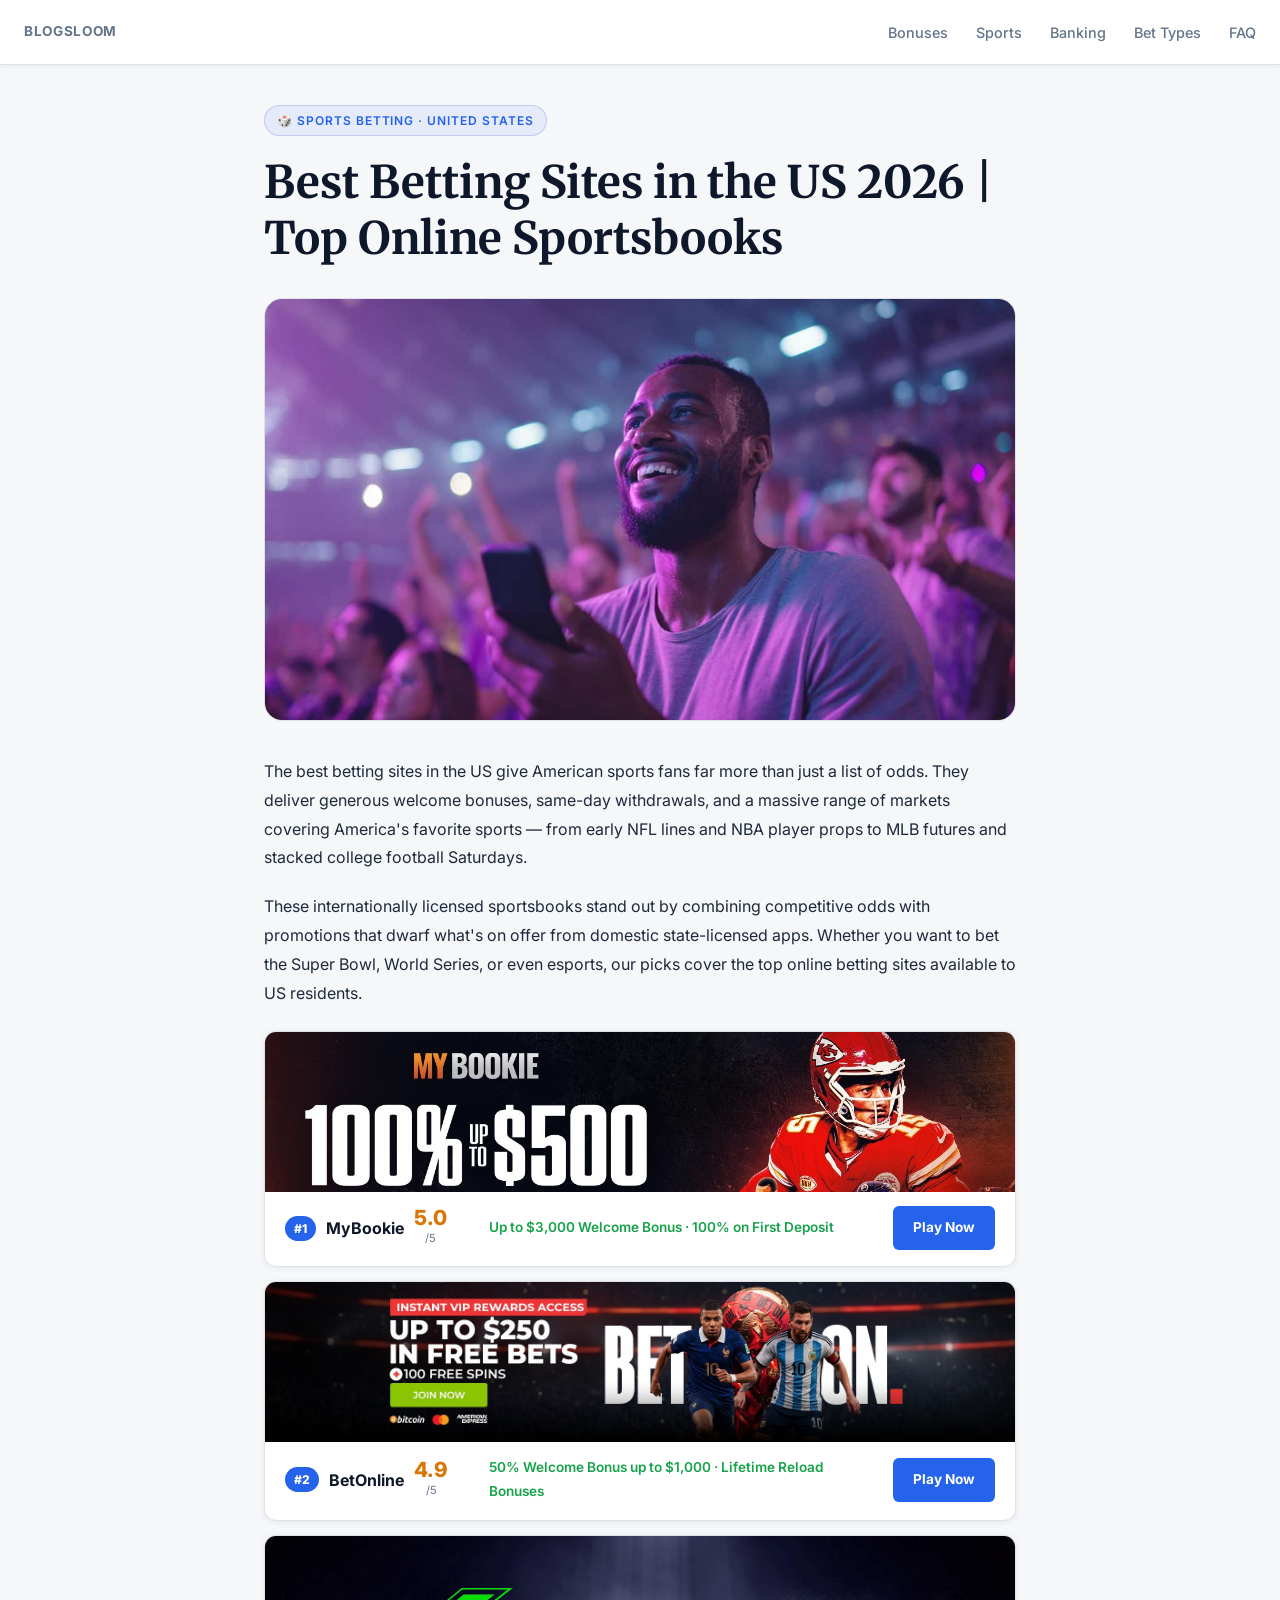
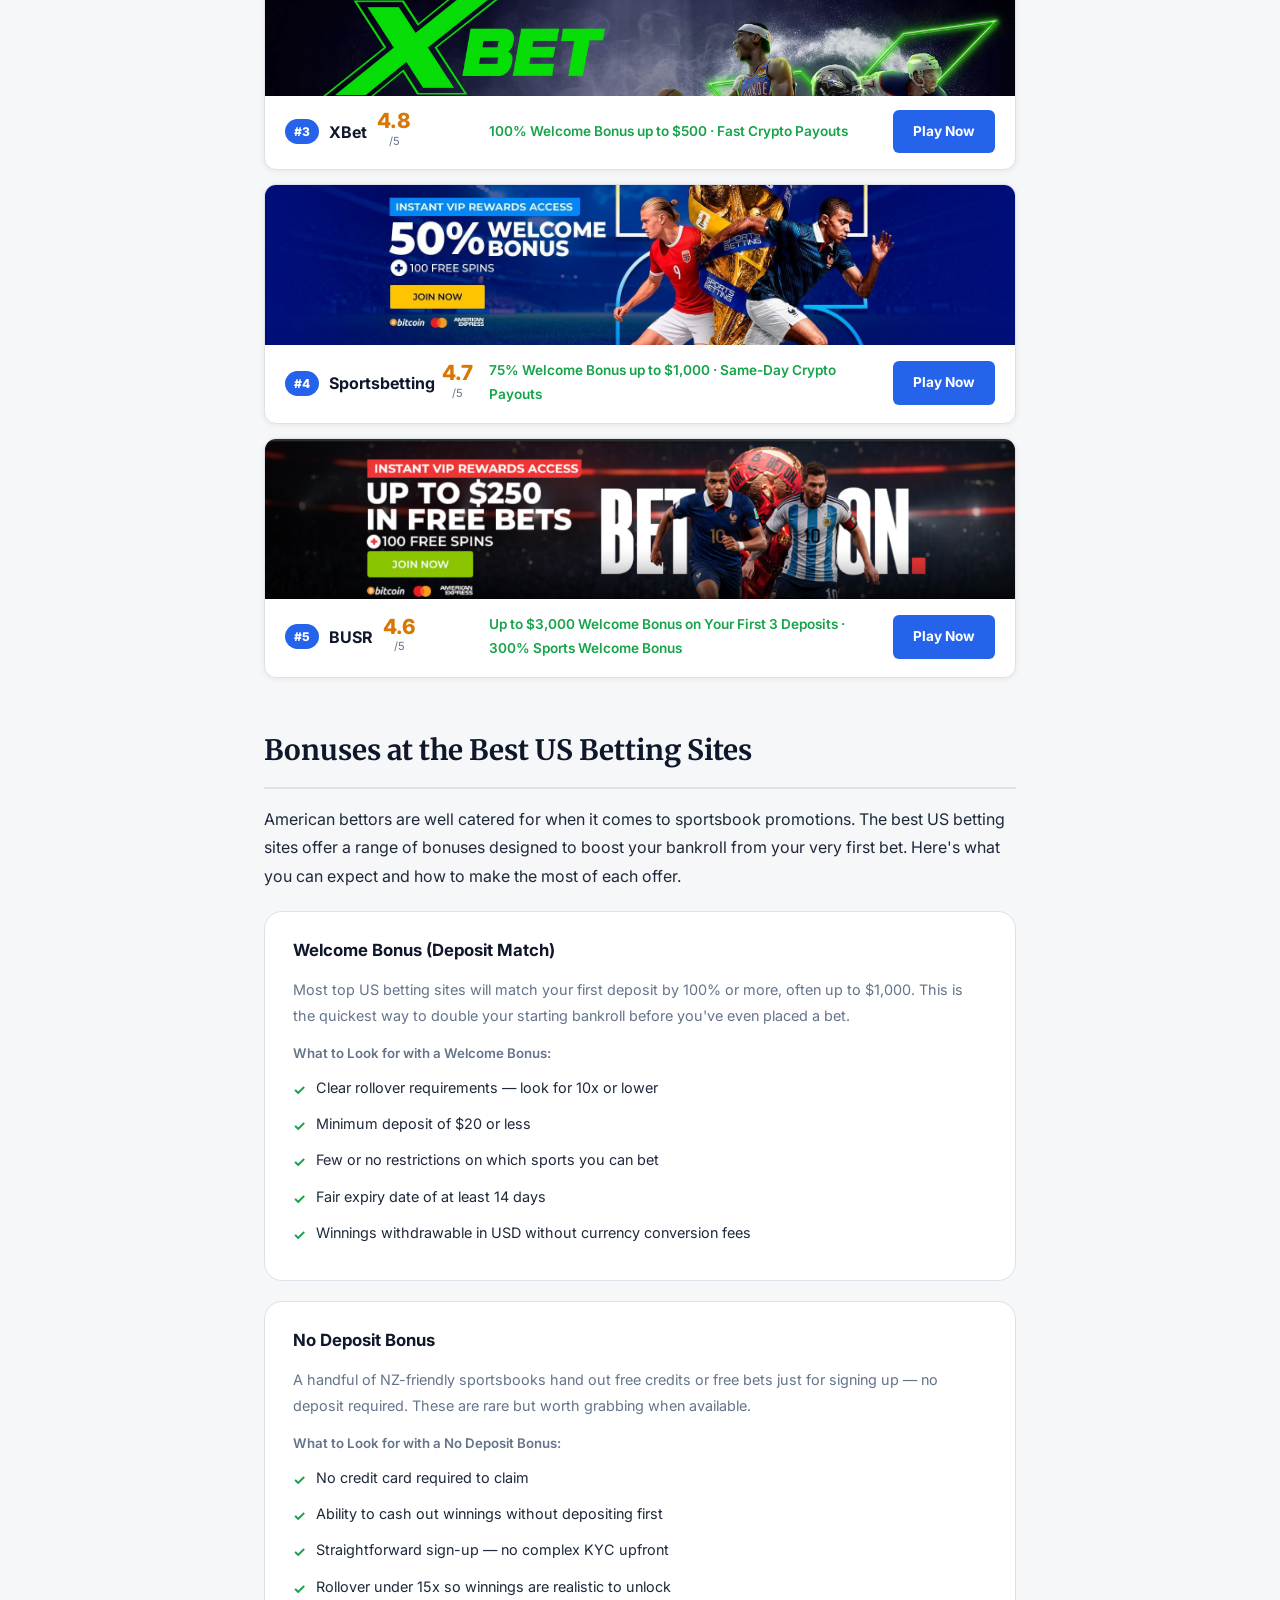
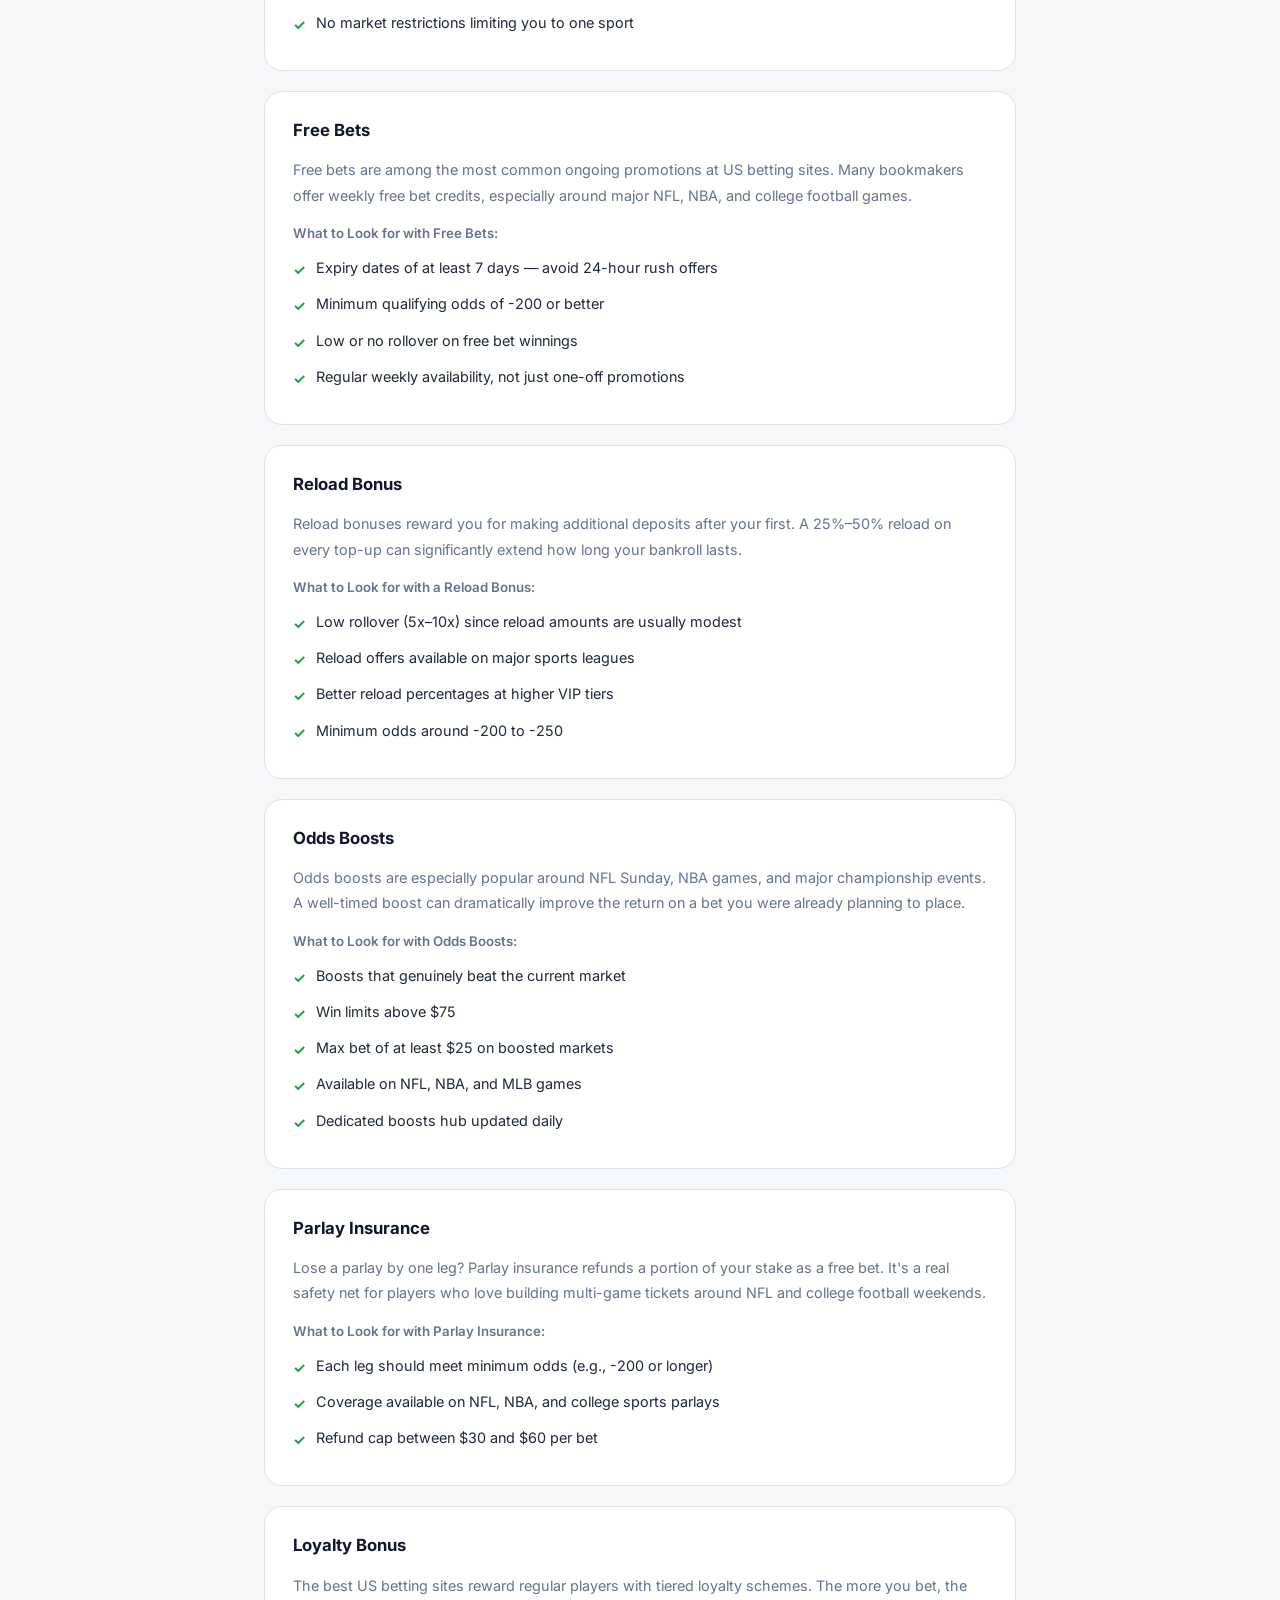
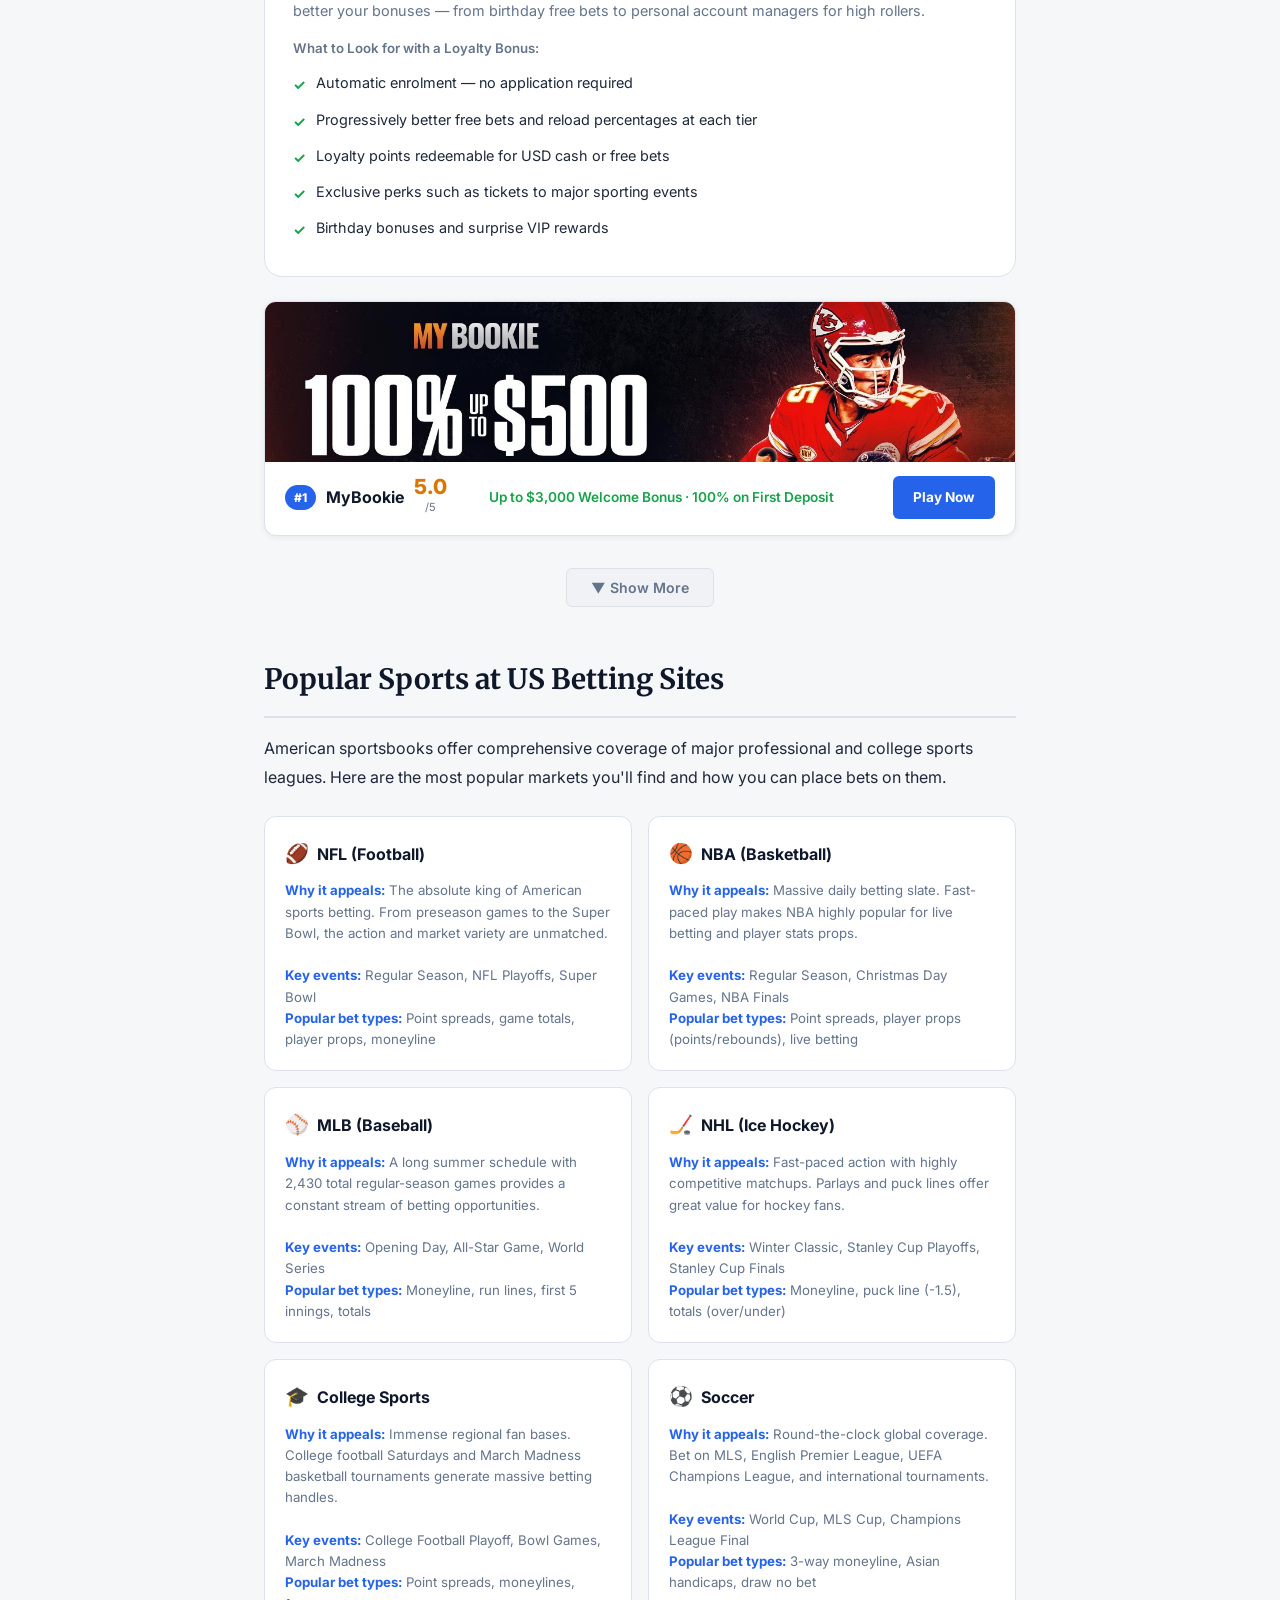
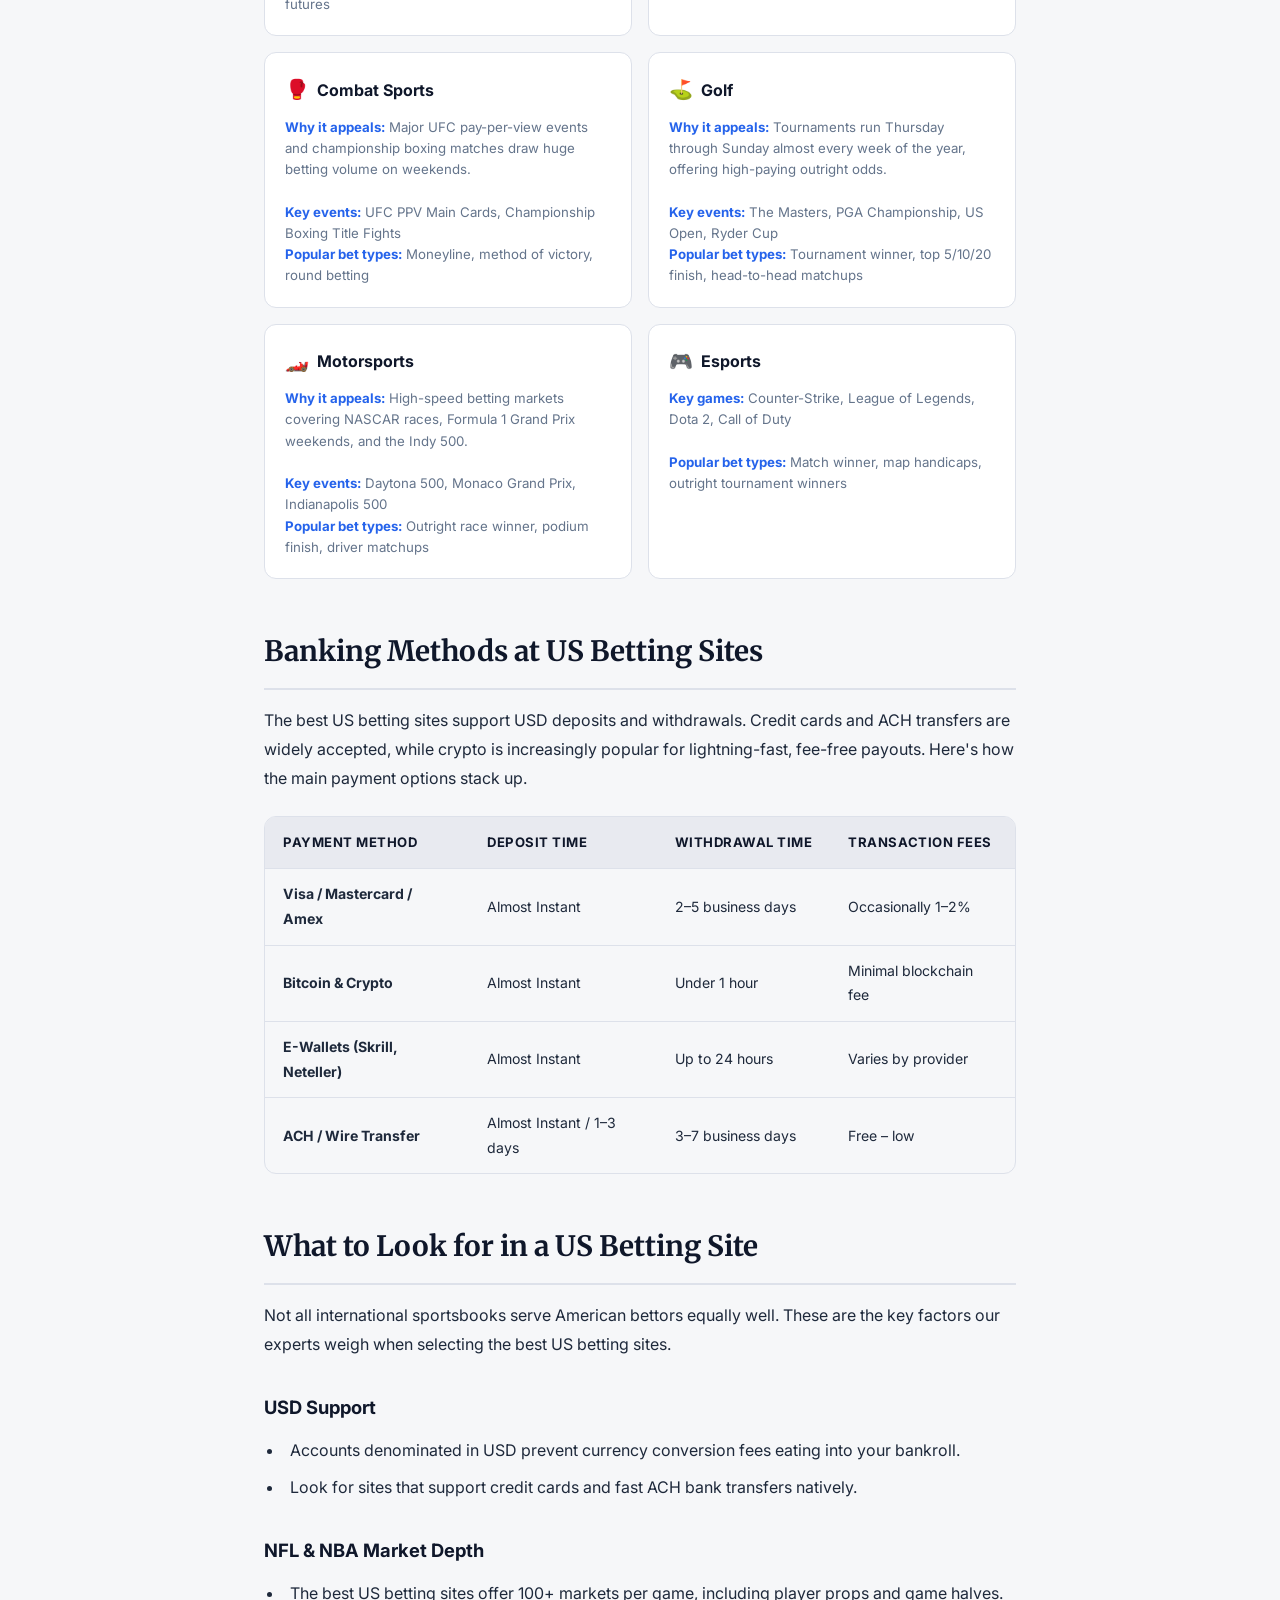
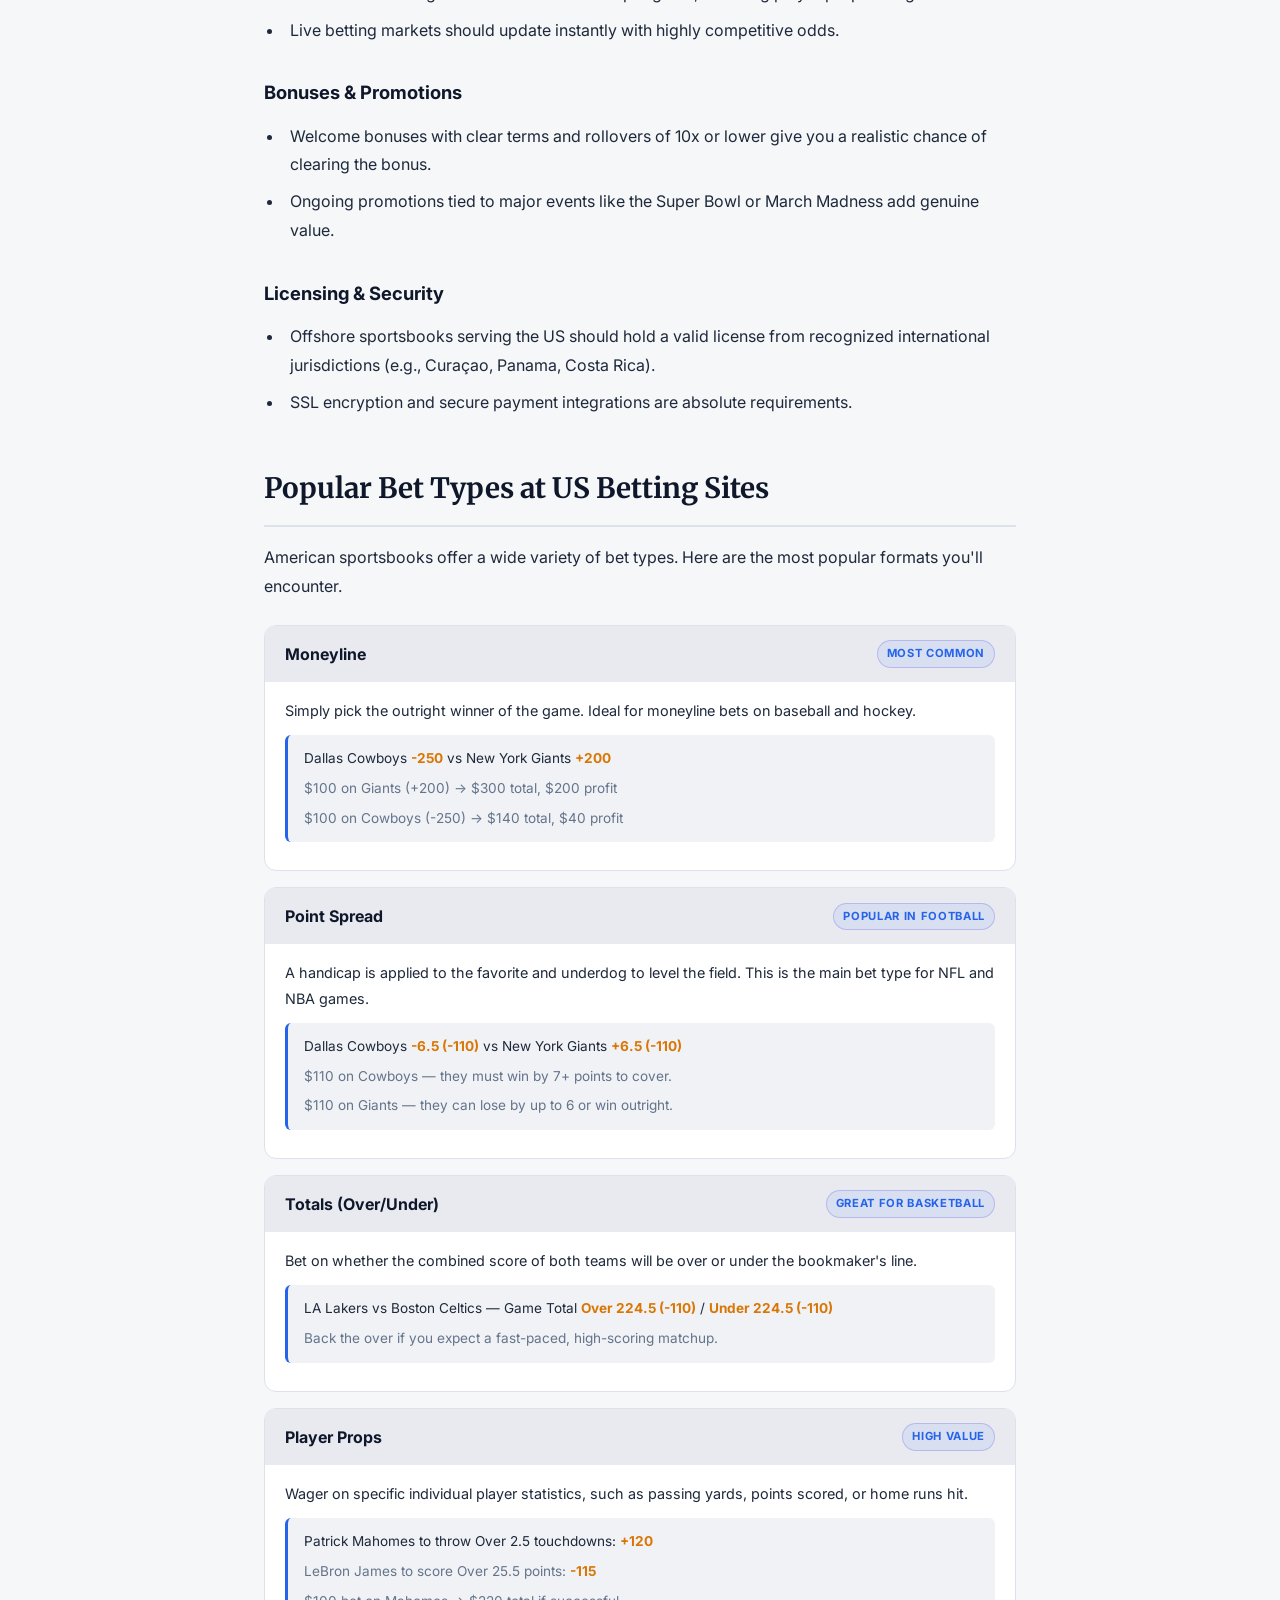
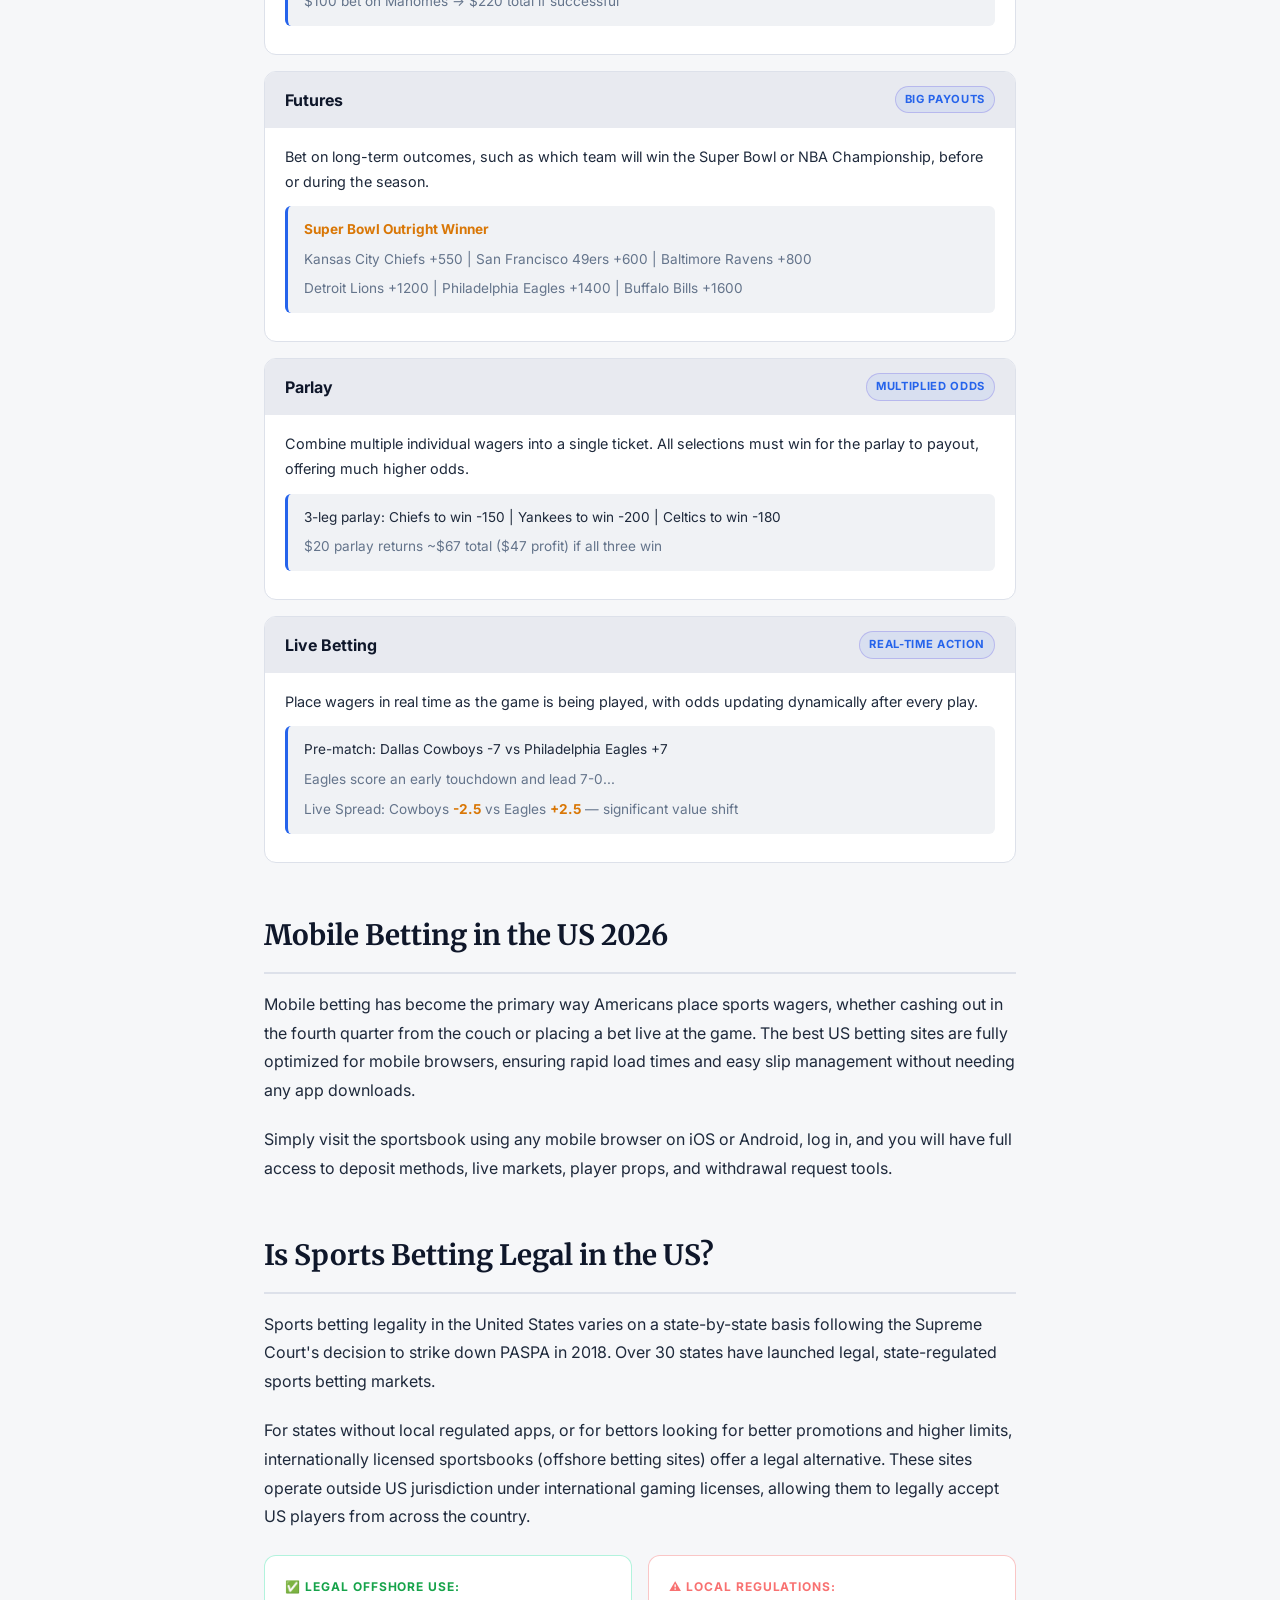
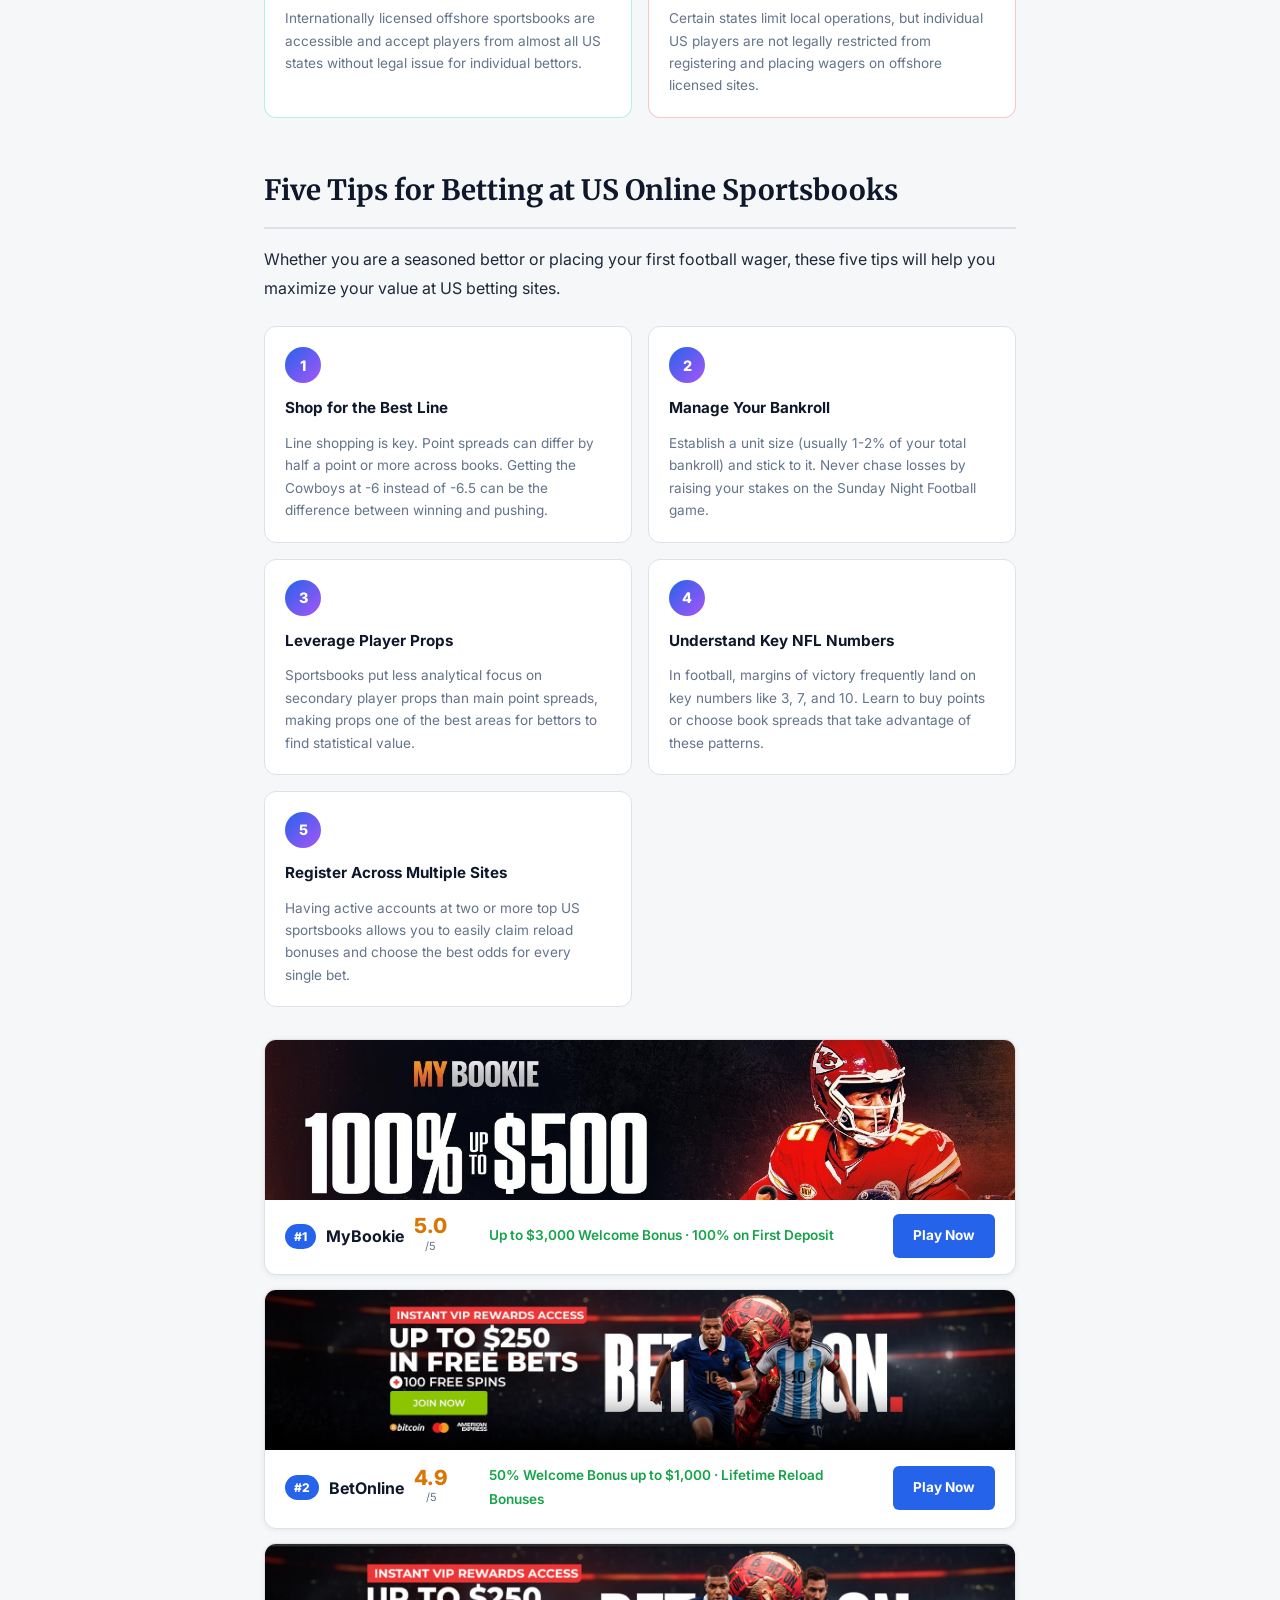
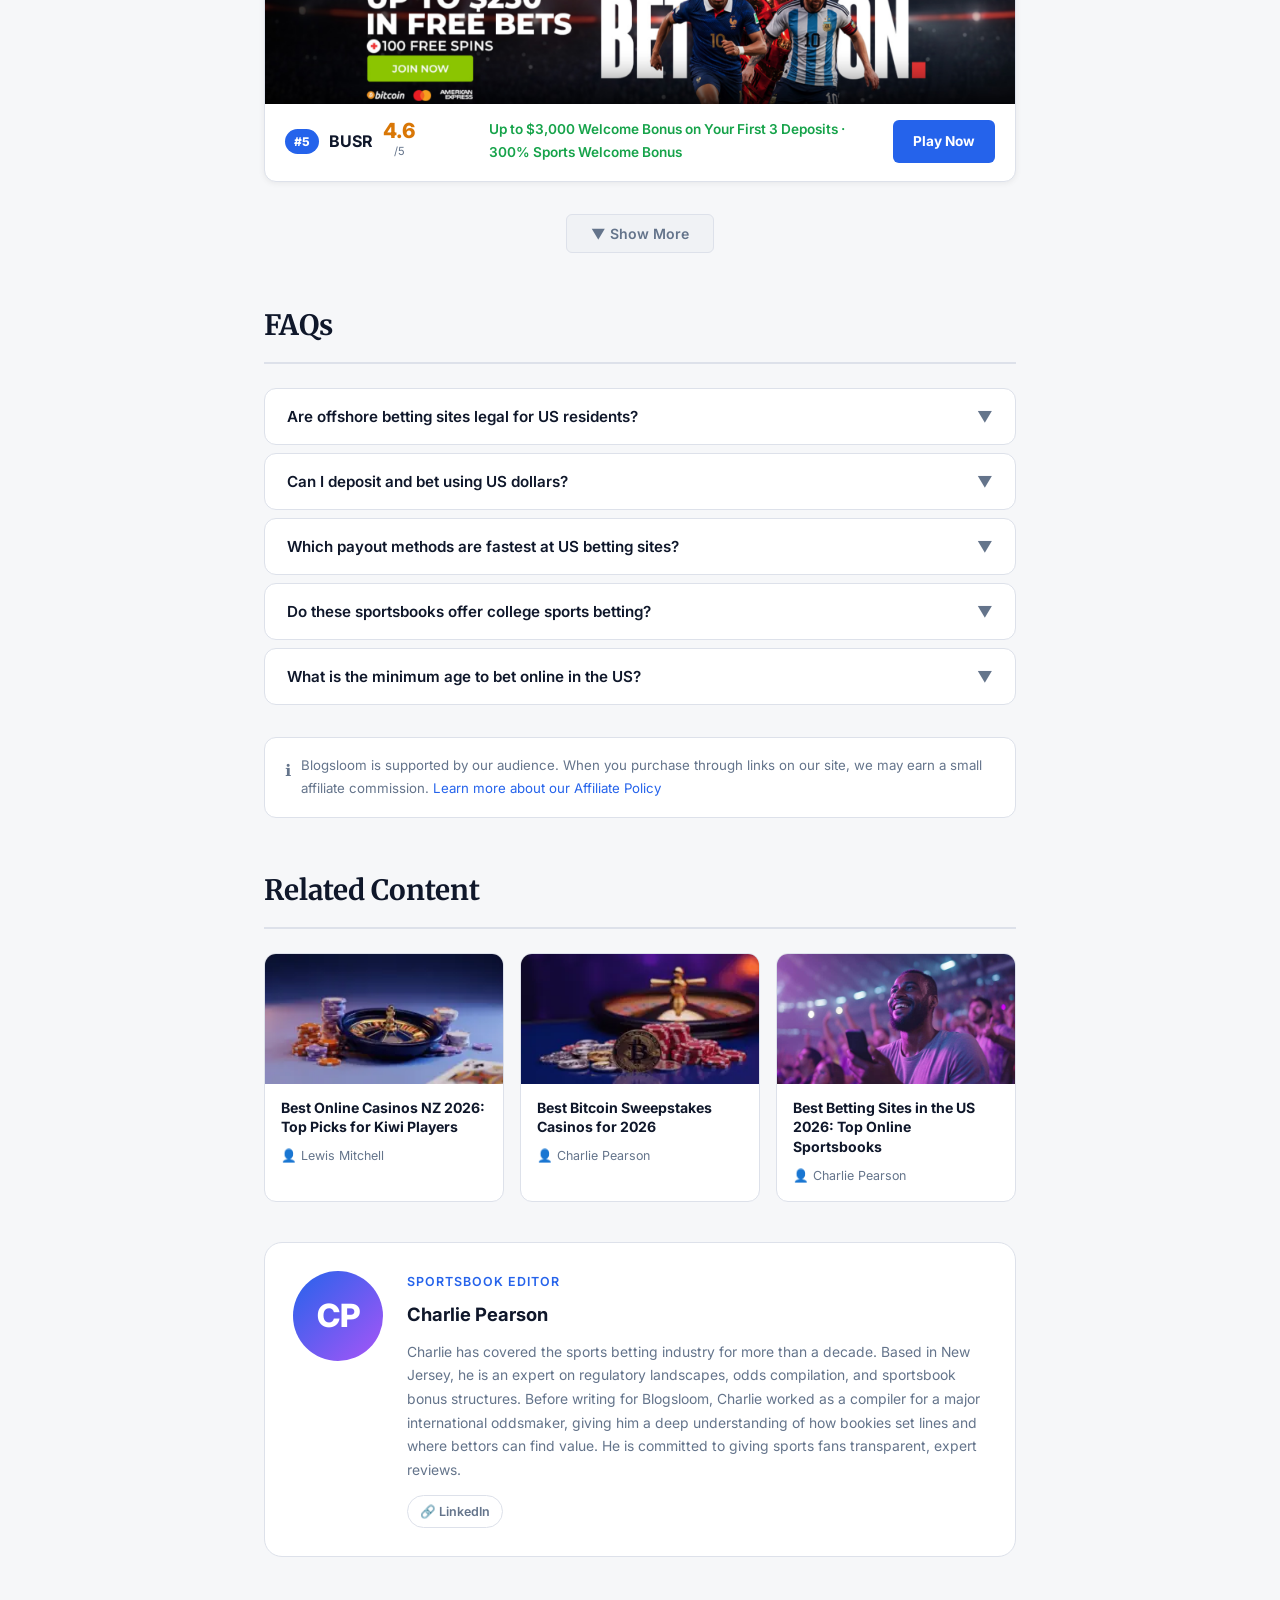
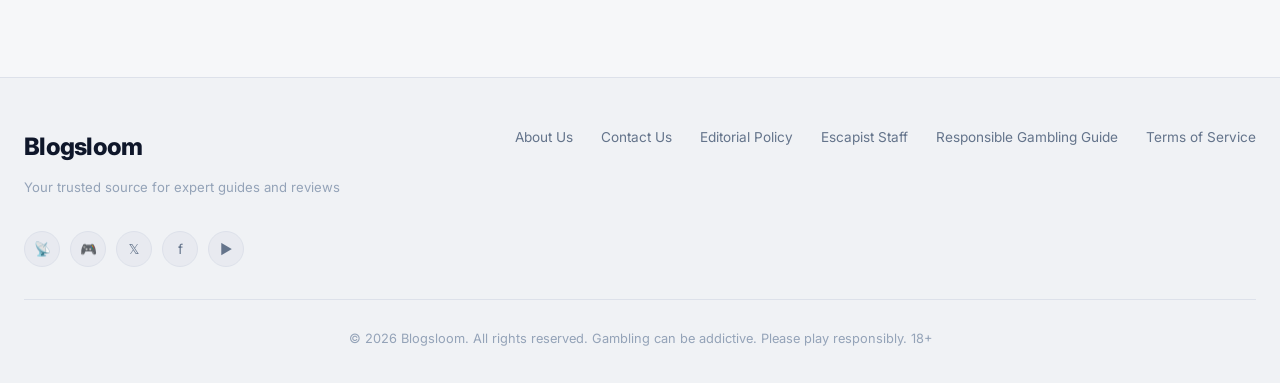
==== commit 0f083417: "fixed assets" ====
--- a/index.html
+++ b/index.html
@@ -63,7 +63,7 @@
         <!-- 1. MyBookie -->
         <div class="banner-card">
           <div class="banner-img-wrap">
-            <img src="./assets/MyBookie-HEADER-1300x600.jpg" alt="MyBookie — Best NZ Betting Site" loading="eager"/>
+            <img src="./best-us-betting-sites-2026/assets/MyBookie-HEADER-1300x600.jpg" alt="MyBookie — Best NZ Betting Site" loading="eager"/>
           </div>
           <div class="banner-card-body">
             <div class="banner-card-meta">
@@ -79,7 +79,7 @@
         <!-- 2. BetOnline -->
         <div class="banner-card">
           <div class="banner-img-wrap">
-            <img src="./assets/Betonline_HPR_D_1920x352_OUT_1245437_Bet_On_1fccf30a3d.jpg" alt="BetOnline" loading="lazy"/>
+            <img src="./best-us-betting-sites-2026/assets/Betonline_HPR_D_1920x352_OUT_1245437_Bet_On_1fccf30a3d.jpg" alt="BetOnline" loading="lazy"/>
           </div>
           <div class="banner-card-body">
             <div class="banner-card-meta">
@@ -95,7 +95,7 @@
         <!-- 3. XBet -->
         <div class="banner-card">
           <div class="banner-img-wrap">
-            <img src="./assets/XB-HEADER-1200x675.jpg" alt="XBet" loading="lazy"/>
+            <img src="./best-us-betting-sites-2026/assets/XB-HEADER-1200x675.jpg" alt="XBet" loading="lazy"/>
           </div>
           <div class="banner-card-body">
             <div class="banner-card-meta">
@@ -111,7 +111,7 @@
         <!-- 4. Sportsbetting.ag -->
         <div class="banner-card">
           <div class="banner-img-wrap">
-            <img src="./assets/1920x352_Sportsbetting_HPR_OUT_26_125438_705f6979df.jpg" alt="Sportsbetting.ag" loading="lazy"/>
+            <img src="./best-us-betting-sites-2026/assets/1920x352_Sportsbetting_HPR_OUT_26_125438_705f6979df.jpg" alt="Sportsbetting.ag" loading="lazy"/>
           </div>
           <div class="banner-card-body">
             <div class="banner-card-meta">
@@ -127,7 +127,7 @@
         <!-- 5. BUSR -->
         <div class="banner-card">
           <div class="banner-img-wrap">
-            <img src="./assets/image.png" alt="BUSR" loading="lazy"/>
+            <img src="./best-us-betting-sites-2026/assets/image.png" alt="BUSR" loading="lazy"/>
           </div>
           <div class="banner-card-body">
             <div class="banner-card-meta">
@@ -236,7 +236,7 @@
       <div class="banner-card-list">
         <div class="banner-card">
           <div class="banner-img-wrap">
-            <img src="./assets/MyBookie-HEADER-1300x600.jpg" alt="MyBookie" loading="lazy"/>
+            <img src="./best-us-betting-sites-2026/assets/MyBookie-HEADER-1300x600.jpg" alt="MyBookie" loading="lazy"/>
           </div>
           <div class="banner-card-body">
             <div class="banner-card-meta">
@@ -463,7 +463,7 @@
       <div class="banner-card-list">
         <div class="banner-card">
           <div class="banner-img-wrap">
-            <img src="./assets/MyBookie-HEADER-1300x600.jpg" alt="MyBookie" loading="lazy"/>
+            <img src="./best-us-betting-sites-2026/assets/MyBookie-HEADER-1300x600.jpg" alt="MyBookie" loading="lazy"/>
           </div>
           <div class="banner-card-body">
             <div class="banner-card-meta">
@@ -477,7 +477,7 @@
         </div>
         <div class="banner-card">
           <div class="banner-img-wrap">
-            <img src="./assets/Betonline_HPR_D_1920x352_OUT_1245437_Bet_On_1fccf30a3d.jpg" alt="BetOnline" loading="lazy"/>
+            <img src="./best-us-betting-sites-2026/assets/Betonline_HPR_D_1920x352_OUT_1245437_Bet_On_1fccf30a3d.jpg" alt="BetOnline" loading="lazy"/>
           </div>
           <div class="banner-card-body">
             <div class="banner-card-meta">
@@ -491,7 +491,7 @@
         </div>
         <div class="banner-card">
           <div class="banner-img-wrap">
-            <img src="./assets/image.png" alt="BUSR" loading="lazy"/>
+            <img src="./best-us-betting-sites-2026/assets/image.png" alt="BUSR" loading="lazy"/>
           </div>
           <div class="banner-card-body">
             <div class="banner-card-meta">
--- a/blog.css
+++ b/blog.css
@@ -1,7 +1,7 @@
 /* =============================================
    CSS RESET & TOKENS
 ============================================= */
-*, *::before, *::after { box-sizing: border-box; margin: 0; padding: 0; }
+*, *::before, *::after { box-sizing: border-box; margin: 0; padding: 0; min-width: 0; }
 
 :root {
   /* Light WordPress-style palette */
@@ -21,6 +21,8 @@
   --color-heading: #0f172a;
   --font-sans: 'Inter', system-ui, -apple-system, sans-serif;
   --font-serif: 'Merriweather', Georgia, serif;
+  --content-width: 800px;
+  --site-width: 1280px;
   --radius-sm: 6px;
   --radius-md: 12px;
   --radius-lg: 18px;
@@ -29,24 +31,52 @@
   --transition: 0.2s cubic-bezier(0.4,0,0.2,1);
 }
 
-html { scroll-behavior: smooth; }
-body { background: var(--color-bg); color: var(--color-text); font-family: var(--font-sans); font-size: 16px; line-height: 1.75; min-height: 100vh; }
+html { scroll-behavior: smooth; overflow-x: hidden; }
+body { background: var(--color-bg); color: var(--color-text); font-family: var(--font-sans); font-size: 16px; line-height: 1.75; min-height: 100vh; overflow-x: hidden; width: 100%; }
 img { display: block; max-width: 100%; height: auto; }
+main, section, article, header, footer, nav, div, ul, li, table, .page-wrapper, .banner-card, .banner-card-list, .table-wrap, .prose, .article-title { max-width: 100%; }
 a { color: var(--color-accent); text-decoration: none; transition: color var(--transition); }
 a:hover { color: var(--color-accent-hover); }
 
 /* HEADER */
 .site-header { position: sticky; top: 0; z-index: 100; background: #ffffff; border-bottom: 1px solid var(--color-border); box-shadow: 0 1px 6px rgba(0,0,0,0.06); }
-.header-inner { max-width: 1280px; margin: 0 auto; padding: 0 24px; height: 64px; display: flex; align-items: center; justify-content: space-between; }
+.header-inner { max-width: var(--site-width); margin: 0 auto; padding: 0 24px; height: 64px; display: flex; align-items: center; justify-content: space-between; gap: 18px; }
 .site-logo { display: flex; align-items: center; gap: 10px; }
 .site-logo img { height: 34px; width: auto; filter: none; }
 .site-logo span { font-weight: 700; font-size: 0.85rem; color: var(--color-text-muted); letter-spacing: 0.05em; text-transform: uppercase; }
+.primary-nav { display: flex; align-items: center; }
+.nav-toggle { display: none; width: 44px; height: 44px; border: 1px solid var(--color-border); border-radius: 10px; background: var(--color-surface); color: var(--color-heading); align-items: center; justify-content: center; flex-direction: column; gap: 5px; cursor: pointer; box-shadow: var(--shadow-card); }
+.nav-toggle span { display: block; width: 18px; height: 2px; border-radius: 999px; background: currentColor; transition: transform var(--transition), opacity var(--transition); }
+.nav-toggle[aria-expanded="true"] span:nth-child(1) { transform: translateY(7px) rotate(45deg); }
+.nav-toggle[aria-expanded="true"] span:nth-child(2) { opacity: 0; }
+.nav-toggle[aria-expanded="true"] span:nth-child(3) { transform: translateY(-7px) rotate(-45deg); }
 .header-nav { display: flex; gap: 28px; list-style: none; }
 .header-nav a { font-size: 0.9rem; font-weight: 500; color: var(--color-text-muted); }
 .header-nav a:hover { color: var(--color-heading); }
 
 /* LAYOUT */
-.page-wrapper { max-width: 1280px; margin: 0 auto; padding: 40px 24px 80px; display: grid; grid-template-columns: minmax(0, 1fr) 300px; gap: 48px; align-items: start; }
+.page-wrapper {
+  max-width: var(--content-width);
+  margin: 0 auto;
+  padding: 40px 24px 80px;
+  width: 100%;
+  overflow-x: clip;
+}
+
+#main-content {
+  max-width: var(--content-width);
+  width: 100%;
+  margin: 0 auto;
+}
+
+.page-wrapper:has(.sidebar) {
+  max-width: var(--site-width);
+  display: grid;
+  grid-template-columns: minmax(0, var(--content-width)) 300px;
+  gap: 48px;
+  align-items: start;
+  justify-content: center;
+}
 
 /* ARTICLE HEADER */
 .article-header { margin-bottom: 32px; }
@@ -64,7 +94,7 @@
 .hero-image-wrap img { width: 100%; height: 100%; object-fit: cover; }
 
 /* PROSE */
-.prose { color: var(--color-text); line-height: 1.8; }
+.prose { color: var(--color-text); line-height: 1.8; overflow-wrap: anywhere; word-break: normal; }
 .prose p { margin-bottom: 20px; }
 .prose h2, h2[id] { font-family: var(--font-serif); font-size: clamp(1.3rem, 2.5vw, 1.75rem); font-weight: 700; color: var(--color-heading); margin: 48px 0 16px; padding-bottom: 12px; border-bottom: 2px solid var(--color-border); scroll-margin-top: 80px; }
 .prose h3 { font-size: 1.15rem; font-weight: 700; color: var(--color-heading); margin: 32px 0 10px; scroll-margin-top: 80px; }
@@ -101,6 +131,11 @@
 
 @media (max-width: 600px) { .banner-card-body { flex-direction: column; align-items: flex-start; } .banner-card-body .btn-play { width: 100%; justify-content: center; } }
 
+.banner-card-link { text-decoration: none; display: block; color: inherit; }
+.banner-card-link:hover .banner-card { box-shadow: 0 6px 24px rgba(37,99,235,0.15); transform: translateY(-2px); }
+.banner-card-link:hover .btn-play { background: #1d4ed8; }
+
+
 
 /* SHOW MORE */
 .show-more-wrap { text-align: center; margin: 8px 0 32px; }
@@ -227,6 +262,259 @@
 .footer-bottom { font-size: 0.8rem; color: var(--color-text-faint); text-align: center; }
 
 /* RESPONSIVE */
-@media (max-width: 1024px) { .page-wrapper { grid-template-columns: 1fr; } .sidebar { position: static; } }
-@media (max-width: 768px) { .operator-card { grid-template-columns: 80px 1fr; } .operator-rating { display: none; } .btn-play { grid-column: 1 / -1; width: 100%; } .legal-grid { grid-template-columns: 1fr; } .author-box { grid-template-columns: 1fr; } .author-box-avatar-fallback { margin: 0 auto; } }
-@media (max-width: 520px) { .header-nav { display: none; } .tips-grid { grid-template-columns: 1fr; } .sports-grid { grid-template-columns: 1fr; } .related-grid { grid-template-columns: 1fr; } }
+@media (max-width: 1024px) {
+  .page-wrapper { grid-template-columns: 1fr; gap: 32px; }
+  .sidebar { position: static; }
+}
+
+@media (max-width: 900px) {
+  .header-inner {
+    height: auto;
+    min-height: 64px;
+    padding-top: 14px;
+    padding-bottom: 14px;
+    gap: 14px;
+    flex-wrap: wrap;
+    align-items: center;
+  }
+
+  .primary-nav {
+    width: 100%;
+  }
+
+  .header-nav {
+    width: 100%;
+    gap: 10px;
+    flex-wrap: wrap;
+  }
+
+  .header-nav li {
+    flex: 1 1 calc(50% - 10px);
+    min-width: 120px;
+  }
+
+  .header-nav a {
+    display: flex;
+    align-items: center;
+    justify-content: center;
+    min-height: 44px;
+    padding: 10px 12px;
+    border: 1px solid var(--color-border);
+    border-radius: var(--radius-sm);
+    background: var(--color-surface-2);
+  }
+
+  .header-nav a:hover {
+    background: var(--color-surface);
+  }
+}
+
+@media (max-width: 768px) {
+  .page-wrapper {
+    padding: 28px 16px 56px;
+    gap: 24px;
+    width: 100%;
+  }
+
+  .article-header {
+    margin-bottom: 24px;
+  }
+
+  .article-title {
+    font-size: clamp(1.65rem, 7vw, 2.25rem);
+    line-height: 1.2;
+  }
+
+  .banner-img-wrap {
+    height: 132px;
+  }
+
+  .banner-card-body {
+    padding: 14px 14px 16px;
+    flex-direction: column;
+    align-items: stretch;
+    gap: 12px;
+  }
+
+  .banner-card-meta {
+    width: 100%;
+    flex-wrap: wrap;
+    align-items: center;
+    gap: 8px;
+  }
+
+  .banner-name {
+    white-space: normal;
+    overflow-wrap: anywhere;
+  }
+
+  .operator-rating {
+    align-items: flex-start;
+  }
+
+  .banner-bonus {
+    width: 100%;
+    flex: 1 1 auto;
+    font-size: 0.9rem;
+    line-height: 1.55;
+  }
+
+  .btn-play {
+    width: 100%;
+    min-height: 46px;
+  }
+
+  .bonus-section,
+  .legal-card,
+  .tip-card,
+  .sport-card,
+  .bet-type-body,
+  .author-box,
+  .affiliate-note {
+    padding-left: 16px;
+    padding-right: 16px;
+  }
+
+  .bet-type-header,
+  .faq-question,
+  .faq-answer,
+  .sidebar-pick-body,
+  .toc-header,
+  .toc-list li a {
+    padding-left: 16px;
+    padding-right: 16px;
+  }
+
+  .legal-grid {
+    grid-template-columns: 1fr;
+  }
+
+  .author-box {
+    grid-template-columns: 1fr;
+    gap: 16px;
+  }
+
+  .author-box-avatar-fallback {
+    margin: 0 auto;
+  }
+
+  .footer-top {
+    flex-direction: column;
+    align-items: stretch;
+    gap: 20px;
+  }
+
+  .footer-links {
+    gap: 10px 14px;
+  }
+
+  th,
+  td {
+    padding: 12px 14px;
+  }
+}
+
+@media (max-width: 520px) {
+  body {
+    font-size: 15px;
+  }
+
+  .header-inner {
+    display: grid;
+    grid-template-columns: 1fr auto;
+    align-items: center;
+    padding-left: 12px;
+    padding-right: 12px;
+    padding-top: 10px;
+    padding-bottom: 10px;
+    gap: 10px;
+  }
+
+  .site-logo {
+    width: auto;
+    justify-content: flex-start;
+  }
+
+  .nav-toggle {
+    display: inline-flex;
+  }
+
+  .primary-nav {
+    width: 100%;
+    grid-column: 1 / -1;
+    display: none;
+    background: var(--color-surface);
+    border: 1px solid var(--color-border);
+    border-radius: var(--radius-md);
+    box-shadow: var(--shadow-card);
+    padding: 10px;
+  }
+
+  .site-header.nav-open .primary-nav {
+    display: block;
+  }
+
+  .header-nav {
+    display: grid;
+    grid-template-columns: 1fr;
+    width: 100%;
+    gap: 8px;
+  }
+
+  .header-nav li {
+    min-width: 0;
+  }
+
+  .header-nav a {
+    display: flex;
+    align-items: center;
+    justify-content: center;
+    min-height: 44px;
+    padding: 10px 14px;
+    white-space: normal;
+    border: 1px solid var(--color-border);
+    border-radius: var(--radius-sm);
+    background: var(--color-surface-2);
+  }
+
+  .article-category {
+    font-size: 0.68rem;
+    padding: 4px 10px;
+  }
+
+  .banner-img-wrap {
+    height: 112px;
+  }
+
+  .operator-card {
+    grid-template-columns: 80px 1fr;
+  }
+
+  .operator-rating {
+    display: none;
+  }
+
+  .btn-play {
+    grid-column: 1 / -1;
+    width: 100%;
+  }
+
+  .tips-grid,
+  .sports-grid,
+  .related-grid {
+    grid-template-columns: 1fr;
+  }
+
+  .bonus-section,
+  .sport-card,
+  .tip-card,
+  .legal-card,
+  .author-box,
+  .affiliate-note {
+    padding: 14px;
+  }
+
+  .footer-social {
+    flex-wrap: wrap;
+  }
+}
